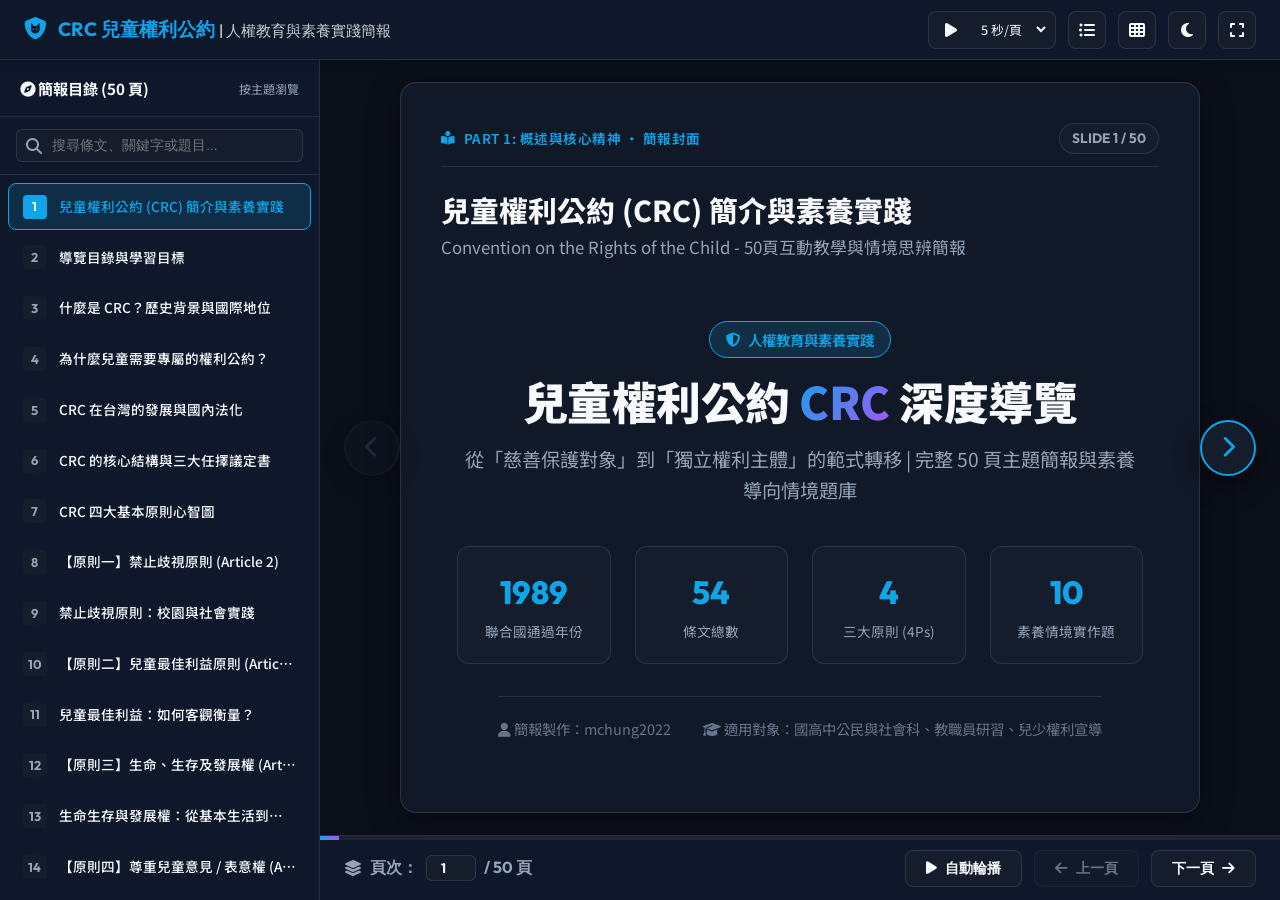
==== index.html @ c22c06b0 "Expose global window.nextSlide and window.prevSlide functions with dual event binding" ====
<!DOCTYPE html>
<html lang="zh-TW" data-theme="dark">
<head>
  <meta charset="UTF-8">
  <meta name="viewport" content="width=device-width, initial-scale=1.0">
  <title>兒童權利公約 (CRC) 簡介與素養實踐 | 50頁互動簡報系統</title>
  <meta name="description" content="完整 50 頁兒童權利公約 (CRC) 簡介與素養導向情境題庫簡報網頁，涵蓋 CRC 四大原則、4Ps 權利分類、迷思破除與 10 大素養情境解析。">
  
  <!-- FontAwesome & Google Fonts -->
  <link rel="stylesheet" href="https://cdnjs.cloudflare.com/ajax/libs/font-awesome/6.4.0/css/all.min.css">
  <link rel="stylesheet" href="styles.css">
</head>
<body>

  <!-- Top Navigation Header -->
  <header class="top-nav">
    <div class="brand">
      <i class="fa-solid fa-shield-cat"></i>
      <div>CRC 兒童權利公約 <span>| 人權教育與素養實踐簡報</span></div>
    </div>
    <div class="nav-actions">
      <!-- 自動輪播控制按鈕與速率選擇 -->
      <div class="autoplay-control-group">
        <button class="btn-icon" id="autoplayBtn" onclick="window.toggleAutoplay()" title="開啟/暫停 自動輪播 (Auto-Play)">
          <i class="fa-solid fa-play"></i>
        </button>
        <select id="autoplaySpeedSelect" class="speed-select" title="選擇輪播速度">
          <option value="3000">3 秒/頁</option>
          <option value="5000" selected>5 秒/頁</option>
          <option value="8000">8 秒/頁</option>
          <option value="10000">10 秒/頁</option>
        </select>
      </div>

      <button class="btn-icon" id="toggleSidebarBtn" title="開啟/關閉目錄側邊欄">
        <i class="fa-solid fa-list-ul"></i>
      </button>
      <button class="btn-icon" id="overviewBtn" title="簡報總覽 (Grid View)">
        <i class="fa-solid fa-table-cells"></i>
      </button>
      <button class="btn-icon" id="themeToggleBtn" title="切換明亮/暗黑模式">
        <i class="fa-solid fa-moon"></i>
      </button>
      <button class="btn-icon" id="fullscreenBtn" title="全螢幕展示">
        <i class="fa-solid fa-expand"></i>
      </button>
    </div>
  </header>

  <!-- Main Container -->
  <div class="app-container">
    
    <!-- Sidebar Slide Navigation -->
    <aside class="sidebar" id="sidebar">
      <div class="sidebar-header">
        <strong style="font-size:0.95rem; color:var(--text-main);"><i class="fa-solid fa-compass"></i> 簡報目錄 (50 頁)</strong>
        <span style="font-size:0.75rem; color:var(--text-muted);">按主題瀏覽</span>
      </div>
      <div class="search-box">
        <div class="search-input-wrapper">
          <i class="fa-solid fa-magnifying-glass"></i>
          <input type="text" class="search-input" id="searchInput" placeholder="搜尋條文、關鍵字或題目...">
        </div>
      </div>
      <div class="slide-list" id="slideList">
        <!-- JS 動態生成 50 頁目錄清單 -->
      </div>
    </aside>

    <!-- Main Slide Presentation Viewport -->
    <main class="viewport">
      <div class="slide-stage" id="slideStage">
        <!-- 簡報卡片容器 -->
        <div class="slide-card-wrapper" id="slideCardWrapper">
          <!-- JS 動態渲染目前簡報頁面 -->
        </div>

        <!-- 懸浮切換按鈕，放在卡片上方確保 z-index 不被覆蓋 -->
        <button class="stage-nav-btn stage-prev-btn" id="stagePrevBtn" onclick="window.prevSlide()" title="上一頁 (← 鍵)">
          <i class="fa-solid fa-chevron-left"></i>
        </button>
        <button class="stage-nav-btn stage-next-btn" id="stageNextBtn" onclick="window.nextSlide()" title="下一頁 (→ 鍵 / 空白鍵)">
          <i class="fa-solid fa-chevron-right"></i>
        </button>
      </div>

      <!-- Bottom Controls & Progress Bar -->
      <footer class="bottom-controls">
        <div class="progress-bar-container">
          <div class="progress-bar-fill" id="progressBarFill"></div>
        </div>

        <div class="slide-counter-wrapper">
          <i class="fa-solid fa-layer-group text-cyan"></i>
          <span>頁次：</span>
          <input type="number" class="jump-input" id="jumpInput" min="1" max="50" value="1">
          <span>/ <span id="totalSlideNum">50</span> 頁</span>
          <span class="autoplay-status-badge" id="autoplayStatusBadge"><i class="fa-solid fa-circle-play"></i> 自動輪播中</span>
        </div>

        <div class="nav-buttons">
          <button class="btn-nav" id="playPauseNavBtn" onclick="window.toggleAutoplay()">
            <i class="fa-solid fa-play"></i> 自動輪播
          </button>
          <button class="btn-nav" id="prevBtn" onclick="window.prevSlide()">
            <i class="fa-solid fa-arrow-left"></i> 上一頁
          </button>
          <button class="btn-nav" id="nextBtn" onclick="window.nextSlide()">
            下一頁 <i class="fa-solid fa-arrow-right"></i>
          </button>
        </div>
      </footer>
    </main>

  </div>

  <!-- Overview Grid Modal -->
  <div class="modal-overlay" id="overviewModal">
    <div class="modal-content">
      <div class="modal-header">
        <h3><i class="fa-solid fa-table-cells text-cyan"></i> 全 50 頁簡報縮圖總覽</h3>
        <button class="btn-icon" id="closeModalBtn"><i class="fa-solid fa-xmark"></i></button>
      </div>
      <div class="modal-grid" id="modalGrid">
        <!-- JS 動態生成網格卡片 -->
      </div>
    </div>
  </div>

  <!-- Slide Data & Main Application Scripts -->
  <script src="slides-data.js"></script>
  <script src="app.js"></script>
</body>
</html>
---- styles.css ----
/* ==========================================
   CRC 兒童權利公約 - 50頁簡報與素養教學網頁樣式
   Design System & Styling
   ========================================== */

/* 1. Google Fonts 導入 */
@import url('https://fonts.googleapis.com/css2?family=Noto+Sans+TC:wght@300;400;500;700;900&family=Outfit:wght@400;600;700;800&display=swap');

:root {
  /* Dark Mode (Default Theme) */
  --bg-main: #0b0f19;
  --bg-card: #151c2c;
  --bg-card-hover: #1e293b;
  --bg-header: #0f172a;
  --border-color: rgba(255, 255, 255, 0.1);
  --text-main: #f8fafc;
  --text-muted: #94a3b8;
  --text-dim: #64748b;

  /* Accent Colors */
  --primary-cyan: #0ea5e9;
  --primary-cyan-glow: rgba(14, 165, 233, 0.3);
  --accent-teal: #14b8a6;
  --accent-purple: #a855f7;
  --accent-amber: #f59e0b;
  --accent-red: #ef4444;
  --accent-green: #22c55e;

  /* Glassmorphism */
  --glass-bg: rgba(21, 28, 44, 0.75);
  --glass-border: rgba(255, 255, 255, 0.12);
  --glass-shadow: 0 8px 32px 0 rgba(0, 0, 0, 0.37);

  /* Fonts */
  --font-tc: 'Noto Sans TC', -apple-system, BlinkMacSystemFont, sans-serif;
  --font-en: 'Outfit', sans-serif;
  --transition: all 0.3s cubic-bezier(0.4, 0, 0.2, 1);
}

/* Light Theme Variable Overrides */
[data-theme="light"] {
  --bg-main: #f1f5f9;
  --bg-card: #ffffff;
  --bg-card-hover: #f8fafc;
  --bg-header: #ffffff;
  --border-color: #e2e8f0;
  --text-main: #0f172a;
  --text-muted: #475569;
  --text-dim: #94a3b8;

  --glass-bg: rgba(255, 255, 255, 0.85);
  --glass-border: rgba(0, 0, 0, 0.08);
  --glass-shadow: 0 8px 32px 0 rgba(0, 0, 0, 0.08);
}

/* Base Resets */
* {
  box-sizing: border-box;
  margin: 0;
  padding: 0;
}

body {
  font-family: var(--font-tc);
  background-color: var(--bg-main);
  color: var(--text-main);
  line-height: 1.6;
  overflow: hidden;
  height: 100vh;
  width: 100vw;
  display: flex;
  flex-direction: column;
}

/* 2. Top Navigation Bar */
.top-nav {
  height: 60px;
  background-color: var(--bg-header);
  border-bottom: 1px solid var(--border-color);
  display: flex;
  align-items: center;
  justify-content: space-between;
  padding: 0 1.5rem;
  z-index: 100;
  box-shadow: 0 2px 10px rgba(0,0,0,0.1);
}

.brand {
  display: flex;
  align-items: center;
  gap: 0.75rem;
  font-family: var(--font-en);
  font-weight: 700;
  font-size: 1.2rem;
  color: var(--primary-cyan);
}

.brand i {
  font-size: 1.4rem;
}

.brand span {
  color: var(--text-main);
  font-size: 0.95rem;
  font-weight: 500;
  opacity: 0.8;
}

.nav-actions {
  display: flex;
  align-items: center;
  gap: 0.75rem;
}

.autoplay-control-group {
  display: flex;
  align-items: center;
  gap: 0.35rem;
  background: var(--bg-card);
  border: 1px solid var(--border-color);
  border-radius: 8px;
  padding: 2px 6px;
}

.autoplay-control-group .btn-icon {
  border: none;
  background: transparent;
  width: 32px;
  height: 32px;
}

.speed-select {
  background: transparent;
  border: none;
  color: var(--text-main);
  font-size: 0.8rem;
  font-family: var(--font-tc);
  padding: 4px;
  cursor: pointer;
  outline: none;
}

.speed-select option {
  background: var(--bg-card);
  color: var(--text-main);
}

.btn-icon {
  background: var(--bg-card);
  border: 1px solid var(--border-color);
  color: var(--text-main);
  width: 38px;
  height: 38px;
  border-radius: 8px;
  display: flex;
  align-items: center;
  justify-content: center;
  cursor: pointer;
  transition: var(--transition);
  font-size: 1rem;
}

.btn-icon:hover {
  background: var(--primary-cyan);
  color: #fff;
  border-color: var(--primary-cyan);
  transform: translateY(-2px);
}

.btn-icon.active {
  background: var(--accent-amber) !important;
  color: #fff !important;
  border-color: var(--accent-amber) !important;
  box-shadow: 0 0 10px rgba(245, 158, 11, 0.4);
}

/* 3. Main Layout Window */
.app-container {
  flex: 1;
  display: flex;
  position: relative;
  overflow: hidden;
}

/* Sidebar Navigation */
.sidebar {
  width: 320px;
  background-color: var(--bg-header);
  border-right: 1px solid var(--border-color);
  display: flex;
  flex-direction: column;
  transition: var(--transition);
  z-index: 90;
}

.sidebar.collapsed {
  margin-left: -320px;
}

.sidebar-header {
  padding: 1rem 1.25rem;
  border-bottom: 1px solid var(--border-color);
  display: flex;
  align-items: center;
  justify-content: space-between;
}

.search-box {
  padding: 0.75rem 1rem;
  border-bottom: 1px solid var(--border-color);
}

.search-input-wrapper {
  position: relative;
  display: flex;
  align-items: center;
}

.search-input-wrapper i {
  position: absolute;
  left: 10px;
  color: var(--text-muted);
}

.search-input {
  width: 100%;
  padding: 0.5rem 0.5rem 0.5rem 2.2rem;
  background: var(--bg-card);
  border: 1px solid var(--border-color);
  border-radius: 6px;
  color: var(--text-main);
  font-size: 0.85rem;
}

.search-input:focus {
  outline: none;
  border-color: var(--primary-cyan);
}

.slide-list {
  flex: 1;
  overflow-y: auto;
  padding: 0.5rem;
}

.slide-item {
  display: flex;
  align-items: center;
  gap: 0.75rem;
  padding: 0.65rem 0.85rem;
  border-radius: 8px;
  cursor: pointer;
  transition: var(--transition);
  margin-bottom: 4px;
  border: 1px solid transparent;
}

.slide-item:hover {
  background: var(--bg-card-hover);
}

.slide-item.active {
  background: rgba(14, 165, 233, 0.15);
  border-color: var(--primary-cyan);
  color: var(--primary-cyan);
}

.slide-item-num {
  font-family: var(--font-en);
  font-weight: 700;
  font-size: 0.8rem;
  min-width: 24px;
  height: 24px;
  background: var(--bg-card);
  border-radius: 4px;
  display: flex;
  align-items: center;
  justify-content: center;
  color: var(--text-muted);
}

.slide-item.active .slide-item-num {
  background: var(--primary-cyan);
  color: #fff;
}

.slide-item-title {
  font-size: 0.85rem;
  font-weight: 500;
  white-space: nowrap;
  overflow: hidden;
  text-overflow: ellipsis;
  flex: 1;
}

.slide-item-badge {
  font-size: 0.7rem;
  padding: 2px 6px;
  border-radius: 4px;
  background: rgba(255,255,255,0.08);
  color: var(--text-muted);
}

/* 4. Presentation Stage Viewport */
.viewport {
  flex: 1;
  display: flex;
  flex-direction: column;
  background-color: var(--bg-main);
  position: relative;
  overflow: hidden;
}

.slide-stage {
  flex: 1;
  padding: 2rem 5rem;
  display: flex;
  align-items: center;
  justify-content: center;
  overflow-y: auto;
  position: relative;
}

/* Floating Stage Nav Buttons */
.stage-nav-btn {
  position: absolute;
  top: 50%;
  transform: translateY(-50%);
  width: 56px;
  height: 56px;
  border-radius: 50%;
  background: var(--bg-card);
  border: 2px solid var(--primary-cyan);
  color: var(--primary-cyan);
  font-size: 1.4rem;
  display: flex;
  align-items: center;
  justify-content: center;
  cursor: pointer;
  z-index: 250;
  transition: var(--transition);
  box-shadow: 0 8px 25px rgba(0,0,0,0.5);
}

.stage-prev-btn {
  left: 1.5rem;
}

.stage-next-btn {
  right: 1.5rem;
}

.stage-nav-btn:hover:not(:disabled) {
  background: var(--primary-cyan);
  color: #fff;
  border-color: var(--primary-cyan);
  transform: translateY(-50%) scale(1.15);
  box-shadow: 0 0 30px var(--primary-cyan-glow);
}

.stage-nav-btn:disabled {
  opacity: 0.25;
  cursor: not-allowed;
  border-color: var(--border-color);
  color: var(--text-dim);
}

.slide-card-wrapper {
  width: 100%;
  max-width: 1100px;
  min-height: 560px;
  background: var(--glass-bg);
  backdrop-filter: blur(16px);
  -webkit-backdrop-filter: blur(16px);
  border: 1px solid var(--glass-border);
  border-radius: 16px;
  box-shadow: var(--glass-shadow);
  padding: 2.5rem;
  display: flex;
  flex-direction: column;
  position: relative;
  z-index: 10;
}

.slide-card-wrapper.slide-anim {
  animation: slideFadeIn 0.35s cubic-bezier(0.16, 1, 0.3, 1);
}

@keyframes slideFadeIn {
  0% {
    opacity: 0;
    transform: scale(0.98) translateY(8px);
  }
  100% {
    opacity: 1;
    transform: scale(1) translateY(0);
  }
}

/* Slide Card Elements */
.slide-header-bar {
  display: flex;
  align-items: center;
  justify-content: space-between;
  margin-bottom: 1.5rem;
  padding-bottom: 0.75rem;
  border-bottom: 1px solid var(--border-color);
}

.category-tag {
  display: flex;
  align-items: center;
  gap: 0.5rem;
  font-size: 0.85rem;
  font-weight: 600;
  color: var(--primary-cyan);
  text-transform: uppercase;
  letter-spacing: 0.5px;
}

.slide-index-pill {
  font-family: var(--font-en);
  font-size: 0.85rem;
  font-weight: 700;
  padding: 4px 12px;
  background: var(--bg-card);
  border-radius: 20px;
  border: 1px solid var(--border-color);
  color: var(--text-muted);
}

.slide-main-title {
  font-size: 1.8rem;
  font-weight: 800;
  margin-bottom: 0.35rem;
  color: var(--text-main);
  line-height: 1.3;
}

.slide-subtitle {
  font-size: 1.05rem;
  color: var(--text-muted);
  margin-bottom: 1.75rem;
  font-weight: 400;
}

.slide-body {
  flex: 1;
  display: flex;
  flex-direction: column;
  justify-content: center;
}

/* 5. Rich Component Typography & Grids inside slides */
.grid-2col {
  display: grid;
  grid-template-columns: 1fr 1fr;
  gap: 1.5rem;
}

.grid-3col {
  display: grid;
  grid-template-columns: repeat(3, 1fr);
  gap: 1.25rem;
}

.info-card {
  background: var(--bg-card);
  border: 1px solid var(--border-color);
  border-radius: 12px;
  padding: 1.25rem 1.5rem;
  transition: var(--transition);
}

.info-card:hover {
  border-color: rgba(14, 165, 233, 0.4);
  transform: translateY(-2px);
}

.info-card h3 {
  font-size: 1.1rem;
  font-weight: 700;
  margin-bottom: 0.75rem;
  color: var(--text-main);
  display: flex;
  align-items: center;
  gap: 0.5rem;
}

.styled-list {
  list-style: none;
}

.styled-list li {
  position: relative;
  padding-left: 1.25rem;
  margin-bottom: 0.6rem;
  font-size: 0.95rem;
  color: var(--text-muted);
}

.styled-list li::before {
  content: "•";
  position: absolute;
  left: 0;
  color: var(--primary-cyan);
  font-weight: bold;
  font-size: 1.2rem;
}

.styled-list li strong {
  color: var(--text-main);
}

.badge {
  display: inline-block;
  padding: 3px 8px;
  font-size: 0.75rem;
  border-radius: 4px;
  background: rgba(14, 165, 233, 0.15);
  color: var(--primary-cyan);
  font-weight: 600;
  margin-bottom: 0.5rem;
}

/* Covers & Summaries */
.cover-hero {
  text-align: center;
  padding: 2rem 1rem;
  display: flex;
  flex-direction: column;
  align-items: center;
  justify-content: center;
}

.badge-pill {
  padding: 6px 16px;
  border-radius: 30px;
  background: rgba(14, 165, 233, 0.15);
  border: 1px solid var(--primary-cyan);
  color: var(--primary-cyan);
  font-weight: 600;
  font-size: 0.9rem;
  margin-bottom: 1rem;
  display: inline-flex;
  align-items: center;
  gap: 0.5rem;
}

.cover-title {
  font-size: 2.8rem;
  font-weight: 900;
  letter-spacing: -0.5px;
  margin-bottom: 1rem;
  line-height: 1.2;
}

.cover-title .highlight {
  background: linear-gradient(135deg, var(--primary-cyan), var(--accent-purple));
  -webkit-background-clip: text;
  -webkit-text-fill-color: transparent;
}

.cover-description {
  font-size: 1.2rem;
  color: var(--text-muted);
  max-width: 750px;
  margin-bottom: 2.5rem;
}

.cover-stats {
  display: grid;
  grid-template-columns: repeat(4, 1fr);
  gap: 1.5rem;
  width: 100%;
  max-width: 850px;
  margin-bottom: 2rem;
}

.stat-card {
  background: var(--bg-card);
  border: 1px solid var(--border-color);
  padding: 1.25rem;
  border-radius: 12px;
  text-align: center;
}

.stat-num {
  font-family: var(--font-en);
  font-size: 2rem;
  font-weight: 800;
  color: var(--primary-cyan);
  display: block;
}

.stat-label {
  font-size: 0.85rem;
  color: var(--text-muted);
}

.cover-footer {
  display: flex;
  gap: 2rem;
  font-size: 0.9rem;
  color: var(--text-dim);
  border-top: 1px solid var(--border-color);
  padding-top: 1.25rem;
}

/* Feature Cards & Principles */
.feature-card {
  display: flex;
  align-items: flex-start;
  gap: 1rem;
  padding: 0.85rem;
  background: var(--bg-card);
  border: 1px solid var(--border-color);
  border-radius: 8px;
  margin-bottom: 0.75rem;
}

.feature-card i {
  font-size: 1.5rem;
  margin-top: 2px;
}

.principles-grid {
  display: grid;
  grid-template-columns: repeat(4, 1fr);
  gap: 1rem;
}

.p-card {
  background: var(--bg-card);
  border-radius: 12px;
  padding: 1.25rem;
  border: 2px solid transparent;
  text-align: center;
  transition: var(--transition);
}

.p-card:hover {
  transform: translateY(-4px);
}

.border-blue { border-color: rgba(14, 165, 233, 0.4); }
.border-green { border-color: rgba(34, 197, 94, 0.4); }
.border-purple { border-color: rgba(168, 85, 247, 0.4); }
.border-amber { border-color: rgba(245, 158, 11, 0.4); }

.p-article {
  display: inline-block;
  font-size: 0.75rem;
  font-weight: bold;
  padding: 2px 8px;
  background: rgba(255,255,255,0.1);
  border-radius: 10px;
  margin: 0.5rem 0;
}

/* Comparison View */
.comparison-table {
  display: grid;
  grid-template-columns: 1fr 40px 1fr;
  align-items: center;
  gap: 1rem;
}

.comp-col {
  background: var(--bg-card);
  border: 1px solid var(--border-color);
  border-radius: 12px;
  padding: 1.5rem;
}

.comp-col.old-view {
  border-left: 4px solid var(--accent-red);
}

.comp-col.new-view {
  border-left: 4px solid var(--accent-green);
}

.comp-header {
  font-size: 1.1rem;
  font-weight: 700;
  margin-bottom: 1rem;
}

.comp-vs {
  font-family: var(--font-en);
  font-weight: 900;
  color: var(--text-dim);
  text-align: center;
}

/* Alert Boxes */
.alert-box {
  padding: 0.85rem 1rem;
  border-radius: 8px;
  display: flex;
  align-items: flex-start;
  gap: 0.75rem;
  font-size: 0.9rem;
  margin-top: 0.75rem;
}

.alert-warning { background: rgba(245, 158, 11, 0.15); color: #fcd34d; border: 1px solid rgba(245, 158, 11, 0.3); }
.alert-info { background: rgba(14, 165, 233, 0.15); color: #7dd3fc; border: 1px solid rgba(14, 165, 233, 0.3); }
.alert-success { background: rgba(34, 197, 94, 0.15); color: #86efac; border: 1px solid rgba(34, 197, 94, 0.3); }
.alert-danger { background: rgba(239, 68, 68, 0.15); color: #fca5a5; border: 1px solid rgba(239, 68, 68, 0.3); }

/* Timeline */
.timeline {
  display: flex;
  flex-direction: column;
  gap: 1rem;
  position: relative;
  padding-left: 1.5rem;
  border-left: 2px solid var(--border-color);
}

.tl-item {
  position: relative;
}

.tl-item::before {
  content: "";
  position: absolute;
  left: -1.85rem;
  top: 4px;
  width: 10px;
  height: 10px;
  border-radius: 50%;
  background: var(--text-dim);
}

.tl-item.active::before {
  background: var(--primary-cyan);
  box-shadow: 0 0 10px var(--primary-cyan);
}

.tl-date {
  font-weight: bold;
  font-size: 0.85rem;
  color: var(--primary-cyan);
}

/* Ladder of participation */
.ladder-container {
  display: flex;
  flex-direction: column;
  gap: 0.5rem;
}

.ladder-step {
  padding: 0.75rem 1rem;
  background: var(--bg-card);
  border: 1px solid var(--border-color);
  border-radius: 8px;
  font-size: 0.9rem;
}

.step-5 { border-left: 4px solid var(--accent-teal); }
.step-4 { border-left: 4px solid var(--primary-cyan); }
.step-3 { border-left: 4px solid var(--accent-purple); }
.warning-step { border-left: 4px solid var(--accent-amber); opacity: 0.8; }
.danger-step { border-left: 4px solid var(--accent-red); opacity: 0.7; }

/* 6. Quiz Component Styling */
.quiz-container {
  display: flex;
  flex-direction: column;
  gap: 1.25rem;
}

.quiz-scenario {
  background: var(--bg-card);
  border: 1px solid var(--border-color);
  border-left: 4px solid var(--primary-cyan);
  border-radius: 10px;
  padding: 1.25rem;
  font-size: 0.98rem;
  line-height: 1.7;
}

.quiz-question {
  font-size: 1.1rem;
  font-weight: 700;
  color: var(--text-main);
}

.quiz-options {
  display: flex;
  flex-direction: column;
  gap: 0.75rem;
}

.quiz-option-btn {
  background: var(--bg-card);
  border: 1px solid var(--border-color);
  border-radius: 10px;
  padding: 0.85rem 1.25rem;
  text-align: left;
  color: var(--text-main);
  font-size: 0.95rem;
  cursor: pointer;
  transition: var(--transition);
  display: flex;
  align-items: center;
  justify-content: space-between;
}

.quiz-option-btn:hover:not(.disabled) {
  border-color: var(--primary-cyan);
  background: var(--bg-card-hover);
  transform: translateX(4px);
}

.quiz-option-btn.selected-correct {
  background: rgba(34, 197, 94, 0.2) !important;
  border-color: var(--accent-green) !important;
  color: #86efac !important;
  font-weight: 600;
}

.quiz-option-btn.selected-incorrect {
  background: rgba(239, 68, 68, 0.2) !important;
  border-color: var(--accent-red) !important;
  color: #fca5a5 !important;
}

.quiz-explanation-box {
  background: rgba(14, 165, 233, 0.1);
  border: 1px solid var(--primary-cyan);
  border-radius: 10px;
  padding: 1.25rem;
  font-size: 0.95rem;
  line-height: 1.7;
  animation: fadeIn 0.3s ease;
}

@keyframes fadeIn {
  from { opacity: 0; transform: translateY(5px); }
  to { opacity: 1; transform: translateY(0); }
}

/* 7. Bottom Navigation Controls & Progress Bar */
.bottom-controls {
  height: 65px;
  background-color: var(--bg-header);
  border-top: 1px solid var(--border-color);
  display: flex;
  align-items: center;
  justify-content: space-between;
  padding: 0 1.5rem;
  position: relative;
  z-index: 100;
}

.progress-bar-container {
  position: absolute;
  top: 0;
  left: 0;
  width: 100%;
  height: 4px;
  background: rgba(255,255,255,0.05);
}

.progress-bar-fill {
  height: 100%;
  width: 2%;
  background: linear-gradient(90deg, var(--primary-cyan), var(--accent-purple));
  transition: width 0.3s ease;
}

.nav-buttons {
  display: flex;
  align-items: center;
  gap: 0.75rem;
}

.btn-nav {
  background: var(--bg-card);
  border: 1px solid var(--border-color);
  color: var(--text-main);
  padding: 0.5rem 1.25rem;
  border-radius: 8px;
  font-size: 0.9rem;
  font-weight: 600;
  cursor: pointer;
  display: flex;
  align-items: center;
  gap: 0.5rem;
  transition: var(--transition);
}

.btn-nav:hover:not(:disabled) {
  background: var(--primary-cyan);
  color: #fff;
  border-color: var(--primary-cyan);
}

.btn-nav.active {
  background: var(--accent-amber);
  color: #fff;
  border-color: var(--accent-amber);
}

.btn-nav:disabled {
  opacity: 0.4;
  cursor: not-allowed;
}

.slide-counter-wrapper {
  display: flex;
  align-items: center;
  gap: 0.5rem;
  font-family: var(--font-en);
  font-weight: 700;
  color: var(--text-muted);
}

.autoplay-status-badge {
  display: none;
  font-size: 0.75rem;
  font-weight: 600;
  color: var(--accent-amber);
  background: rgba(245, 158, 11, 0.15);
  border: 1px solid rgba(245, 158, 11, 0.4);
  padding: 2px 8px;
  border-radius: 12px;
  margin-left: 0.5rem;
  animation: pulse 1.5s infinite;
}

.autoplay-status-badge.active {
  display: inline-flex;
  align-items: center;
  gap: 4px;
}

@keyframes pulse {
  0% { opacity: 0.6; }
  50% { opacity: 1; }
  100% { opacity: 0.6; }
}

.jump-input {
  width: 50px;
  text-align: center;
  padding: 4px;
  background: var(--bg-card);
  border: 1px solid var(--border-color);
  border-radius: 6px;
  color: var(--text-main);
  font-family: var(--font-en);
  font-weight: 700;
}

/* 8. Overview Modal Grid */
.modal-overlay {
  position: fixed;
  top: 0;
  left: 0;
  width: 100vw;
  height: 100vh;
  background: rgba(0, 0, 0, 0.85);
  backdrop-filter: blur(8px);
  z-index: 1000;
  display: flex;
  align-items: center;
  justify-content: center;
  opacity: 0;
  pointer-events: none;
  transition: opacity 0.3s ease;
}

.modal-overlay.active {
  opacity: 1;
  pointer-events: auto;
}

.modal-content {
  width: 90%;
  max-width: 1200px;
  height: 85vh;
  background: var(--bg-header);
  border: 1px solid var(--border-color);
  border-radius: 16px;
  display: flex;
  flex-direction: column;
  padding: 1.5rem;
  box-shadow: 0 20px 50px rgba(0,0,0,0.5);
}

.modal-header {
  display: flex;
  align-items: center;
  justify-content: space-between;
  padding-bottom: 1rem;
  border-bottom: 1px solid var(--border-color);
  margin-bottom: 1rem;
}

.modal-grid {
  flex: 1;
  overflow-y: auto;
  display: grid;
  grid-template-columns: repeat(auto-fill, minmax(180px, 1fr));
  gap: 1rem;
  padding-right: 0.5rem;
}

.grid-thumb-card {
  background: var(--bg-card);
  border: 1px solid var(--border-color);
  border-radius: 10px;
  padding: 0.85rem;
  cursor: pointer;
  transition: var(--transition);
  display: flex;
  flex-direction: column;
  justify-content: space-between;
  min-height: 110px;
}

.grid-thumb-card:hover {
  border-color: var(--primary-cyan);
  transform: translateY(-4px);
}

.grid-thumb-card.active {
  border-color: var(--primary-cyan);
  box-shadow: 0 0 15px var(--primary-cyan-glow);
}

.thumb-num {
  font-family: var(--font-en);
  font-weight: 800;
  font-size: 0.85rem;
  color: var(--primary-cyan);
}

.thumb-title {
  font-size: 0.8rem;
  font-weight: 600;
  color: var(--text-main);
  margin-top: 0.25rem;
  line-clamp: 2;
  display: -webkit-box;
  -webkit-line-clamp: 2;
  -webkit-box-orient: vertical;
  overflow: hidden;
}

/* Responsive Styles */
@media (max-width: 900px) {
  .sidebar {
    position: absolute;
    left: 0;
    top: 0;
    bottom: 0;
    box-shadow: 10px 0 30px rgba(0,0,0,0.5);
  }

  .slide-stage {
    padding: 1.5rem;
  }

  .stage-nav-btn {
    width: 44px;
    height: 44px;
    font-size: 1.1rem;
  }

  .stage-prev-btn { left: 0.5rem; }
  .stage-next-btn { right: 0.5rem; }

  .grid-2col, .grid-3col, .cover-stats, .principles-grid {
    grid-template-columns: 1fr;
  }

  .comparison-table {
    grid-template-columns: 1fr;
  }

  .comp-vs {
    margin: 0.5rem 0;
  }

  .slide-card-wrapper {
    padding: 1.5rem;
  }

  .cover-title {
    font-size: 2rem;
  }
}
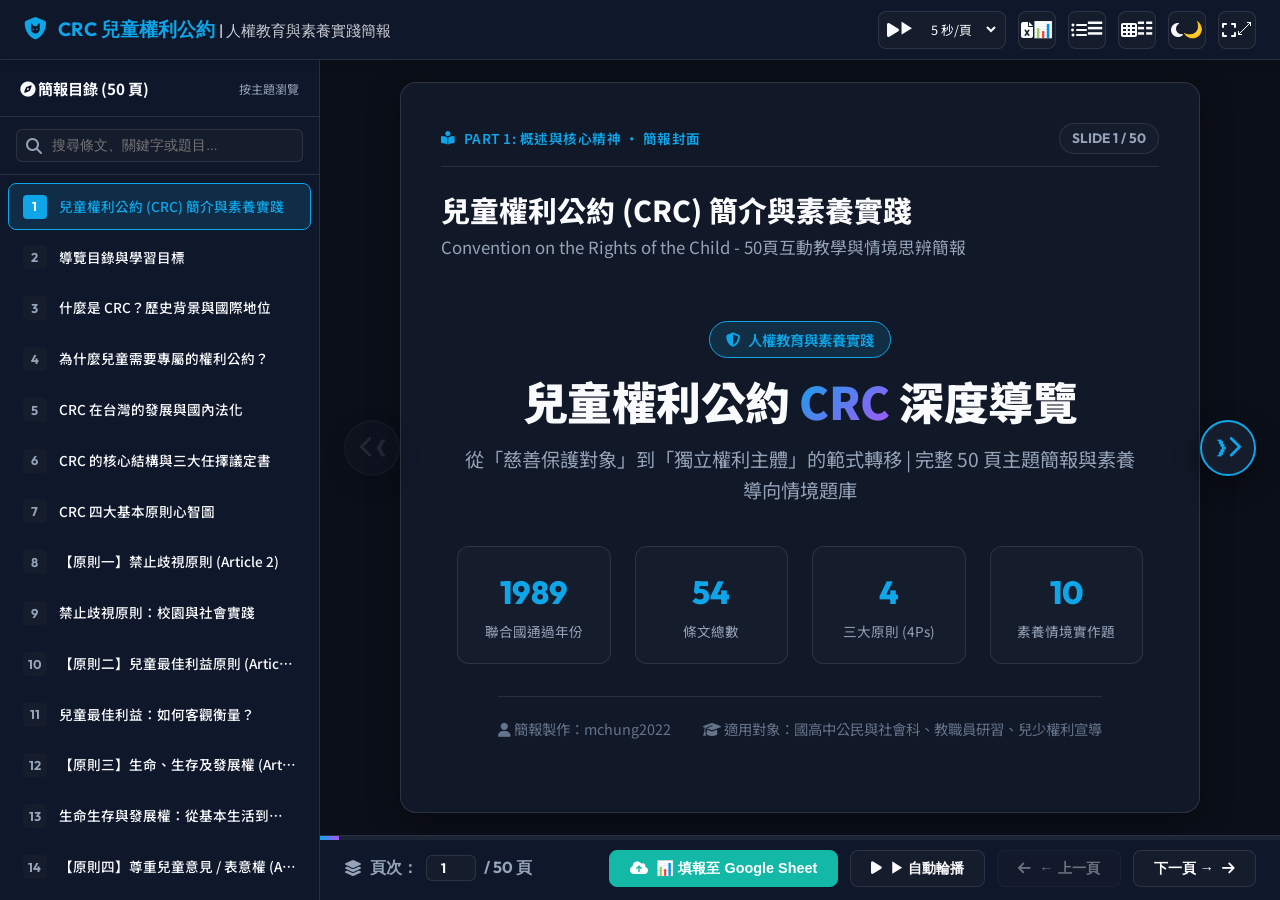
==== commit 2b124493: "Add Google Sheets form integration, Apps Script receiver script, and submission modal" ====
--- a/index.html
+++ b/index.html
@@ -8,7 +8,1108 @@
   
   <!-- FontAwesome & Google Fonts -->
   <link rel="stylesheet" href="https://cdnjs.cloudflare.com/ajax/libs/font-awesome/6.4.0/css/all.min.css">
-  <link rel="stylesheet" href="styles.css">
+  <style>
+/* ==========================================
+   CRC 兒童權利公約 - 50頁簡報與素養教學網頁樣式
+   Design System & Styling
+   ========================================== */
+
+/* 1. Google Fonts 導入 */
+@import url('https://fonts.googleapis.com/css2?family=Noto+Sans+TC:wght@300;400;500;700;900&family=Outfit:wght@400;600;700;800&display=swap');
+
+:root {
+  /* Dark Mode (Default Theme) */
+  --bg-main: #0b0f19;
+  --bg-card: #151c2c;
+  --bg-card-hover: #1e293b;
+  --bg-header: #0f172a;
+  --border-color: rgba(255, 255, 255, 0.1);
+  --text-main: #f8fafc;
+  --text-muted: #94a3b8;
+  --text-dim: #64748b;
+
+  /* Accent Colors */
+  --primary-cyan: #0ea5e9;
+  --primary-cyan-glow: rgba(14, 165, 233, 0.3);
+  --accent-teal: #14b8a6;
+  --accent-purple: #a855f7;
+  --accent-amber: #f59e0b;
+  --accent-red: #ef4444;
+  --accent-green: #22c55e;
+
+  /* Glassmorphism */
+  --glass-bg: rgba(21, 28, 44, 0.75);
+  --glass-border: rgba(255, 255, 255, 0.12);
+  --glass-shadow: 0 8px 32px 0 rgba(0, 0, 0, 0.37);
+
+  /* Fonts */
+  --font-tc: 'Noto Sans TC', -apple-system, BlinkMacSystemFont, sans-serif;
+  --font-en: 'Outfit', sans-serif;
+  --transition: all 0.3s cubic-bezier(0.4, 0, 0.2, 1);
+}
+
+/* Light Theme Variable Overrides */
+[data-theme="light"] {
+  --bg-main: #f1f5f9;
+  --bg-card: #ffffff;
+  --bg-card-hover: #f8fafc;
+  --bg-header: #ffffff;
+  --border-color: #e2e8f0;
+  --text-main: #0f172a;
+  --text-muted: #475569;
+  --text-dim: #94a3b8;
+
+  --glass-bg: rgba(255, 255, 255, 0.85);
+  --glass-border: rgba(0, 0, 0, 0.08);
+  --glass-shadow: 0 8px 32px 0 rgba(0, 0, 0, 0.08);
+}
+
+/* Base Resets */
+* {
+  box-sizing: border-box;
+  margin: 0;
+  padding: 0;
+}
+
+body {
+  font-family: var(--font-tc);
+  background-color: var(--bg-main);
+  color: var(--text-main);
+  line-height: 1.6;
+  overflow: hidden;
+  height: 100vh;
+  width: 100vw;
+  display: flex;
+  flex-direction: column;
+}
+
+/* 2. Top Navigation Bar */
+.top-nav {
+  height: 60px;
+  background-color: var(--bg-header);
+  border-bottom: 1px solid var(--border-color);
+  display: flex;
+  align-items: center;
+  justify-content: space-between;
+  padding: 0 1.5rem;
+  z-index: 100;
+  box-shadow: 0 2px 10px rgba(0,0,0,0.1);
+}
+
+.brand {
+  display: flex;
+  align-items: center;
+  gap: 0.75rem;
+  font-family: var(--font-en);
+  font-weight: 700;
+  font-size: 1.2rem;
+  color: var(--primary-cyan);
+}
+
+.brand i {
+  font-size: 1.4rem;
+}
+
+.brand span {
+  color: var(--text-main);
+  font-size: 0.95rem;
+  font-weight: 500;
+  opacity: 0.8;
+}
+
+.nav-actions {
+  display: flex;
+  align-items: center;
+  gap: 0.75rem;
+}
+
+.autoplay-control-group {
+  display: flex;
+  align-items: center;
+  gap: 0.35rem;
+  background: var(--bg-card);
+  border: 1px solid var(--border-color);
+  border-radius: 8px;
+  padding: 2px 6px;
+}
+
+.autoplay-control-group .btn-icon {
+  border: none;
+  background: transparent;
+  width: 32px;
+  height: 32px;
+}
+
+.speed-select {
+  background: transparent;
+  border: none;
+  color: var(--text-main);
+  font-size: 0.8rem;
+  font-family: var(--font-tc);
+  padding: 4px;
+  cursor: pointer;
+  outline: none;
+}
+
+.speed-select option {
+  background: var(--bg-card);
+  color: var(--text-main);
+}
+
+.btn-icon {
+  background: var(--bg-card);
+  border: 1px solid var(--border-color);
+  color: var(--text-main);
+  width: 38px;
+  height: 38px;
+  border-radius: 8px;
+  display: flex;
+  align-items: center;
+  justify-content: center;
+  cursor: pointer;
+  transition: var(--transition);
+  font-size: 1rem;
+}
+
+.btn-icon:hover {
+  background: var(--primary-cyan);
+  color: #fff;
+  border-color: var(--primary-cyan);
+  transform: translateY(-2px);
+}
+
+.btn-icon.active {
+  background: var(--accent-amber) !important;
+  color: #fff !important;
+  border-color: var(--accent-amber) !important;
+  box-shadow: 0 0 10px rgba(245, 158, 11, 0.4);
+}
+
+/* 3. Main Layout Window */
+.app-container {
+  flex: 1;
+  display: flex;
+  position: relative;
+  overflow: hidden;
+}
+
+/* Sidebar Navigation */
+.sidebar {
+  width: 320px;
+  background-color: var(--bg-header);
+  border-right: 1px solid var(--border-color);
+  display: flex;
+  flex-direction: column;
+  transition: var(--transition);
+  z-index: 90;
+}
+
+.sidebar.collapsed {
+  margin-left: -320px;
+}
+
+.sidebar-header {
+  padding: 1rem 1.25rem;
+  border-bottom: 1px solid var(--border-color);
+  display: flex;
+  align-items: center;
+  justify-content: space-between;
+}
+
+.search-box {
+  padding: 0.75rem 1rem;
+  border-bottom: 1px solid var(--border-color);
+}
+
+.search-input-wrapper {
+  position: relative;
+  display: flex;
+  align-items: center;
+}
+
+.search-input-wrapper i {
+  position: absolute;
+  left: 10px;
+  color: var(--text-muted);
+}
+
+.search-input {
+  width: 100%;
+  padding: 0.5rem 0.5rem 0.5rem 2.2rem;
+  background: var(--bg-card);
+  border: 1px solid var(--border-color);
+  border-radius: 6px;
+  color: var(--text-main);
+  font-size: 0.85rem;
+}
+
+.search-input:focus {
+  outline: none;
+  border-color: var(--primary-cyan);
+}
+
+.slide-list {
+  flex: 1;
+  overflow-y: auto;
+  padding: 0.5rem;
+}
+
+.slide-item {
+  display: flex;
+  align-items: center;
+  gap: 0.75rem;
+  padding: 0.65rem 0.85rem;
+  border-radius: 8px;
+  cursor: pointer;
+  transition: var(--transition);
+  margin-bottom: 4px;
+  border: 1px solid transparent;
+}
+
+.slide-item:hover {
+  background: var(--bg-card-hover);
+}
+
+.slide-item.active {
+  background: rgba(14, 165, 233, 0.15);
+  border-color: var(--primary-cyan);
+  color: var(--primary-cyan);
+}
+
+.slide-item-num {
+  font-family: var(--font-en);
+  font-weight: 700;
+  font-size: 0.8rem;
+  min-width: 24px;
+  height: 24px;
+  background: var(--bg-card);
+  border-radius: 4px;
+  display: flex;
+  align-items: center;
+  justify-content: center;
+  color: var(--text-muted);
+}
+
+.slide-item.active .slide-item-num {
+  background: var(--primary-cyan);
+  color: #fff;
+}
+
+.slide-item-title {
+  font-size: 0.85rem;
+  font-weight: 500;
+  white-space: nowrap;
+  overflow: hidden;
+  text-overflow: ellipsis;
+  flex: 1;
+}
+
+.slide-item-badge {
+  font-size: 0.7rem;
+  padding: 2px 6px;
+  border-radius: 4px;
+  background: rgba(255,255,255,0.08);
+  color: var(--text-muted);
+}
+
+/* 4. Presentation Stage Viewport */
+.viewport {
+  flex: 1;
+  display: flex;
+  flex-direction: column;
+  background-color: var(--bg-main);
+  position: relative;
+  overflow: hidden;
+}
+
+.slide-stage {
+  flex: 1;
+  padding: 2rem 5rem;
+  display: flex;
+  align-items: center;
+  justify-content: center;
+  overflow-y: auto;
+  position: relative;
+}
+
+/* Floating Stage Nav Buttons */
+.stage-nav-btn {
+  position: absolute;
+  top: 50%;
+  transform: translateY(-50%);
+  width: 56px;
+  height: 56px;
+  border-radius: 50%;
+  background: var(--bg-card);
+  border: 2px solid var(--primary-cyan);
+  color: var(--primary-cyan);
+  font-size: 1.4rem;
+  display: flex;
+  align-items: center;
+  justify-content: center;
+  cursor: pointer;
+  z-index: 250;
+  transition: var(--transition);
+  box-shadow: 0 8px 25px rgba(0,0,0,0.5);
+}
+
+.stage-prev-btn {
+  left: 1.5rem;
+}
+
+.stage-next-btn {
+  right: 1.5rem;
+}
+
+.stage-nav-btn:hover:not(:disabled) {
+  background: var(--primary-cyan);
+  color: #fff;
+  border-color: var(--primary-cyan);
+  transform: translateY(-50%) scale(1.15);
+  box-shadow: 0 0 30px var(--primary-cyan-glow);
+}
+
+.stage-nav-btn:disabled {
+  opacity: 0.25;
+  cursor: not-allowed;
+  border-color: var(--border-color);
+  color: var(--text-dim);
+}
+
+.slide-card-wrapper {
+  width: 100%;
+  max-width: 1100px;
+  min-height: 560px;
+  background: var(--glass-bg);
+  backdrop-filter: blur(16px);
+  -webkit-backdrop-filter: blur(16px);
+  border: 1px solid var(--glass-border);
+  border-radius: 16px;
+  box-shadow: var(--glass-shadow);
+  padding: 2.5rem;
+  display: flex;
+  flex-direction: column;
+  position: relative;
+  z-index: 10;
+}
+
+.slide-card-wrapper.slide-anim {
+  animation: slideFadeIn 0.35s cubic-bezier(0.16, 1, 0.3, 1);
+}
+
+@keyframes slideFadeIn {
+  0% {
+    opacity: 0;
+    transform: scale(0.98) translateY(8px);
+  }
+  100% {
+    opacity: 1;
+    transform: scale(1) translateY(0);
+  }
+}
+
+/* Slide Card Elements */
+.slide-header-bar {
+  display: flex;
+  align-items: center;
+  justify-content: space-between;
+  margin-bottom: 1.5rem;
+  padding-bottom: 0.75rem;
+  border-bottom: 1px solid var(--border-color);
+}
+
+.category-tag {
+  display: flex;
+  align-items: center;
+  gap: 0.5rem;
+  font-size: 0.85rem;
+  font-weight: 600;
+  color: var(--primary-cyan);
+  text-transform: uppercase;
+  letter-spacing: 0.5px;
+}
+
+.slide-index-pill {
+  font-family: var(--font-en);
+  font-size: 0.85rem;
+  font-weight: 700;
+  padding: 4px 12px;
+  background: var(--bg-card);
+  border-radius: 20px;
+  border: 1px solid var(--border-color);
+  color: var(--text-muted);
+}
+
+.slide-main-title {
+  font-size: 1.8rem;
+  font-weight: 800;
+  margin-bottom: 0.35rem;
+  color: var(--text-main);
+  line-height: 1.3;
+}
+
+.slide-subtitle {
+  font-size: 1.05rem;
+  color: var(--text-muted);
+  margin-bottom: 1.75rem;
+  font-weight: 400;
+}
+
+.slide-body {
+  flex: 1;
+  display: flex;
+  flex-direction: column;
+  justify-content: center;
+}
+
+/* 5. Rich Component Typography & Grids inside slides */
+.grid-2col {
+  display: grid;
+  grid-template-columns: 1fr 1fr;
+  gap: 1.5rem;
+}
+
+.grid-3col {
+  display: grid;
+  grid-template-columns: repeat(3, 1fr);
+  gap: 1.25rem;
+}
+
+.info-card {
+  background: var(--bg-card);
+  border: 1px solid var(--border-color);
+  border-radius: 12px;
+  padding: 1.25rem 1.5rem;
+  transition: var(--transition);
+}
+
+.info-card:hover {
+  border-color: rgba(14, 165, 233, 0.4);
+  transform: translateY(-2px);
+}
+
+.info-card h3 {
+  font-size: 1.1rem;
+  font-weight: 700;
+  margin-bottom: 0.75rem;
+  color: var(--text-main);
+  display: flex;
+  align-items: center;
+  gap: 0.5rem;
+}
+
+.styled-list {
+  list-style: none;
+}
+
+.styled-list li {
+  position: relative;
+  padding-left: 1.25rem;
+  margin-bottom: 0.6rem;
+  font-size: 0.95rem;
+  color: var(--text-muted);
+}
+
+.styled-list li::before {
+  content: "•";
+  position: absolute;
+  left: 0;
+  color: var(--primary-cyan);
+  font-weight: bold;
+  font-size: 1.2rem;
+}
+
+.styled-list li strong {
+  color: var(--text-main);
+}
+
+.badge {
+  display: inline-block;
+  padding: 3px 8px;
+  font-size: 0.75rem;
+  border-radius: 4px;
+  background: rgba(14, 165, 233, 0.15);
+  color: var(--primary-cyan);
+  font-weight: 600;
+  margin-bottom: 0.5rem;
+}
+
+/* Covers & Summaries */
+.cover-hero {
+  text-align: center;
+  padding: 2rem 1rem;
+  display: flex;
+  flex-direction: column;
+  align-items: center;
+  justify-content: center;
+}
+
+.badge-pill {
+  padding: 6px 16px;
+  border-radius: 30px;
+  background: rgba(14, 165, 233, 0.15);
+  border: 1px solid var(--primary-cyan);
+  color: var(--primary-cyan);
+  font-weight: 600;
+  font-size: 0.9rem;
+  margin-bottom: 1rem;
+  display: inline-flex;
+  align-items: center;
+  gap: 0.5rem;
+}
+
+.cover-title {
+  font-size: 2.8rem;
+  font-weight: 900;
+  letter-spacing: -0.5px;
+  margin-bottom: 1rem;
+  line-height: 1.2;
+}
+
+.cover-title .highlight {
+  background: linear-gradient(135deg, var(--primary-cyan), var(--accent-purple));
+  -webkit-background-clip: text;
+  -webkit-text-fill-color: transparent;
+}
+
+.cover-description {
+  font-size: 1.2rem;
+  color: var(--text-muted);
+  max-width: 750px;
+  margin-bottom: 2.5rem;
+}
+
+.cover-stats {
+  display: grid;
+  grid-template-columns: repeat(4, 1fr);
+  gap: 1.5rem;
+  width: 100%;
+  max-width: 850px;
+  margin-bottom: 2rem;
+}
+
+.stat-card {
+  background: var(--bg-card);
+  border: 1px solid var(--border-color);
+  padding: 1.25rem;
+  border-radius: 12px;
+  text-align: center;
+}
+
+.stat-num {
+  font-family: var(--font-en);
+  font-size: 2rem;
+  font-weight: 800;
+  color: var(--primary-cyan);
+  display: block;
+}
+
+.stat-label {
+  font-size: 0.85rem;
+  color: var(--text-muted);
+}
+
+.cover-footer {
+  display: flex;
+  gap: 2rem;
+  font-size: 0.9rem;
+  color: var(--text-dim);
+  border-top: 1px solid var(--border-color);
+  padding-top: 1.25rem;
+}
+
+/* Feature Cards & Principles */
+.feature-card {
+  display: flex;
+  align-items: flex-start;
+  gap: 1rem;
+  padding: 0.85rem;
+  background: var(--bg-card);
+  border: 1px solid var(--border-color);
+  border-radius: 8px;
+  margin-bottom: 0.75rem;
+}
+
+.feature-card i {
+  font-size: 1.5rem;
+  margin-top: 2px;
+}
+
+.principles-grid {
+  display: grid;
+  grid-template-columns: repeat(4, 1fr);
+  gap: 1rem;
+}
+
+.p-card {
+  background: var(--bg-card);
+  border-radius: 12px;
+  padding: 1.25rem;
+  border: 2px solid transparent;
+  text-align: center;
+  transition: var(--transition);
+}
+
+.p-card:hover {
+  transform: translateY(-4px);
+}
+
+.border-blue { border-color: rgba(14, 165, 233, 0.4); }
+.border-green { border-color: rgba(34, 197, 94, 0.4); }
+.border-purple { border-color: rgba(168, 85, 247, 0.4); }
+.border-amber { border-color: rgba(245, 158, 11, 0.4); }
+
+.p-article {
+  display: inline-block;
+  font-size: 0.75rem;
+  font-weight: bold;
+  padding: 2px 8px;
+  background: rgba(255,255,255,0.1);
+  border-radius: 10px;
+  margin: 0.5rem 0;
+}
+
+/* Comparison View */
+.comparison-table {
+  display: grid;
+  grid-template-columns: 1fr 40px 1fr;
+  align-items: center;
+  gap: 1rem;
+}
+
+.comp-col {
+  background: var(--bg-card);
+  border: 1px solid var(--border-color);
+  border-radius: 12px;
+  padding: 1.5rem;
+}
+
+.comp-col.old-view {
+  border-left: 4px solid var(--accent-red);
+}
+
+.comp-col.new-view {
+  border-left: 4px solid var(--accent-green);
+}
+
+.comp-header {
+  font-size: 1.1rem;
+  font-weight: 700;
+  margin-bottom: 1rem;
+}
+
+.comp-vs {
+  font-family: var(--font-en);
+  font-weight: 900;
+  color: var(--text-dim);
+  text-align: center;
+}
+
+/* Alert Boxes */
+.alert-box {
+  padding: 0.85rem 1rem;
+  border-radius: 8px;
+  display: flex;
+  align-items: flex-start;
+  gap: 0.75rem;
+  font-size: 0.9rem;
+  margin-top: 0.75rem;
+}
+
+.alert-warning { background: rgba(245, 158, 11, 0.15); color: #fcd34d; border: 1px solid rgba(245, 158, 11, 0.3); }
+.alert-info { background: rgba(14, 165, 233, 0.15); color: #7dd3fc; border: 1px solid rgba(14, 165, 233, 0.3); }
+.alert-success { background: rgba(34, 197, 94, 0.15); color: #86efac; border: 1px solid rgba(34, 197, 94, 0.3); }
+.alert-danger { background: rgba(239, 68, 68, 0.15); color: #fca5a5; border: 1px solid rgba(239, 68, 68, 0.3); }
+
+/* Timeline */
+.timeline {
+  display: flex;
+  flex-direction: column;
+  gap: 1rem;
+  position: relative;
+  padding-left: 1.5rem;
+  border-left: 2px solid var(--border-color);
+}
+
+.tl-item {
+  position: relative;
+}
+
+.tl-item::before {
+  content: "";
+  position: absolute;
+  left: -1.85rem;
+  top: 4px;
+  width: 10px;
+  height: 10px;
+  border-radius: 50%;
+  background: var(--text-dim);
+}
+
+.tl-item.active::before {
+  background: var(--primary-cyan);
+  box-shadow: 0 0 10px var(--primary-cyan);
+}
+
+.tl-date {
+  font-weight: bold;
+  font-size: 0.85rem;
+  color: var(--primary-cyan);
+}
+
+/* Ladder of participation */
+.ladder-container {
+  display: flex;
+  flex-direction: column;
+  gap: 0.5rem;
+}
+
+.ladder-step {
+  padding: 0.75rem 1rem;
+  background: var(--bg-card);
+  border: 1px solid var(--border-color);
+  border-radius: 8px;
+  font-size: 0.9rem;
+}
+
+.step-5 { border-left: 4px solid var(--accent-teal); }
+.step-4 { border-left: 4px solid var(--primary-cyan); }
+.step-3 { border-left: 4px solid var(--accent-purple); }
+.warning-step { border-left: 4px solid var(--accent-amber); opacity: 0.8; }
+.danger-step { border-left: 4px solid var(--accent-red); opacity: 0.7; }
+
+/* 6. Quiz Component Styling */
+.quiz-container {
+  display: flex;
+  flex-direction: column;
+  gap: 1.25rem;
+}
+
+.quiz-scenario {
+  background: var(--bg-card);
+  border: 1px solid var(--border-color);
+  border-left: 4px solid var(--primary-cyan);
+  border-radius: 10px;
+  padding: 1.25rem;
+  font-size: 0.98rem;
+  line-height: 1.7;
+}
+
+.quiz-question {
+  font-size: 1.1rem;
+  font-weight: 700;
+  color: var(--text-main);
+}
+
+.quiz-options {
+  display: flex;
+  flex-direction: column;
+  gap: 0.75rem;
+}
+
+.quiz-option-btn {
+  background: var(--bg-card);
+  border: 1px solid var(--border-color);
+  border-radius: 10px;
+  padding: 0.85rem 1.25rem;
+  text-align: left;
+  color: var(--text-main);
+  font-size: 0.95rem;
+  cursor: pointer;
+  transition: var(--transition);
+  display: flex;
+  align-items: center;
+  justify-content: space-between;
+}
+
+.quiz-option-btn:hover:not(.disabled) {
+  border-color: var(--primary-cyan);
+  background: var(--bg-card-hover);
+  transform: translateX(4px);
+}
+
+.quiz-option-btn.selected-correct {
+  background: rgba(34, 197, 94, 0.2) !important;
+  border-color: var(--accent-green) !important;
+  color: #86efac !important;
+  font-weight: 600;
+}
+
+.quiz-option-btn.selected-incorrect {
+  background: rgba(239, 68, 68, 0.2) !important;
+  border-color: var(--accent-red) !important;
+  color: #fca5a5 !important;
+}
+
+.quiz-explanation-box {
+  background: rgba(14, 165, 233, 0.1);
+  border: 1px solid var(--primary-cyan);
+  border-radius: 10px;
+  padding: 1.25rem;
+  font-size: 0.95rem;
+  line-height: 1.7;
+  animation: fadeIn 0.3s ease;
+}
+
+@keyframes fadeIn {
+  from { opacity: 0; transform: translateY(5px); }
+  to { opacity: 1; transform: translateY(0); }
+}
+
+/* 7. Bottom Navigation Controls & Progress Bar */
+.bottom-controls {
+  height: 65px;
+  background-color: var(--bg-header);
+  border-top: 1px solid var(--border-color);
+  display: flex;
+  align-items: center;
+  justify-content: space-between;
+  padding: 0 1.5rem;
+  position: relative;
+  z-index: 100;
+}
+
+.progress-bar-container {
+  position: absolute;
+  top: 0;
+  left: 0;
+  width: 100%;
+  height: 4px;
+  background: rgba(255,255,255,0.05);
+}
+
+.progress-bar-fill {
+  height: 100%;
+  width: 2%;
+  background: linear-gradient(90deg, var(--primary-cyan), var(--accent-purple));
+  transition: width 0.3s ease;
+}
+
+.nav-buttons {
+  display: flex;
+  align-items: center;
+  gap: 0.75rem;
+}
+
+.btn-nav {
+  background: var(--bg-card);
+  border: 1px solid var(--border-color);
+  color: var(--text-main);
+  padding: 0.5rem 1.25rem;
+  border-radius: 8px;
+  font-size: 0.9rem;
+  font-weight: 600;
+  cursor: pointer;
+  display: flex;
+  align-items: center;
+  gap: 0.5rem;
+  transition: var(--transition);
+}
+
+.btn-nav:hover:not(:disabled) {
+  background: var(--primary-cyan);
+  color: #fff;
+  border-color: var(--primary-cyan);
+}
+
+.btn-nav.active {
+  background: var(--accent-amber);
+  color: #fff;
+  border-color: var(--accent-amber);
+}
+
+.btn-nav:disabled {
+  opacity: 0.4;
+  cursor: not-allowed;
+}
+
+.slide-counter-wrapper {
+  display: flex;
+  align-items: center;
+  gap: 0.5rem;
+  font-family: var(--font-en);
+  font-weight: 700;
+  color: var(--text-muted);
+}
+
+.autoplay-status-badge {
+  display: none;
+  font-size: 0.75rem;
+  font-weight: 600;
+  color: var(--accent-amber);
+  background: rgba(245, 158, 11, 0.15);
+  border: 1px solid rgba(245, 158, 11, 0.4);
+  padding: 2px 8px;
+  border-radius: 12px;
+  margin-left: 0.5rem;
+  animation: pulse 1.5s infinite;
+}
+
+.autoplay-status-badge.active {
+  display: inline-flex;
+  align-items: center;
+  gap: 4px;
+}
+
+@keyframes pulse {
+  0% { opacity: 0.6; }
+  50% { opacity: 1; }
+  100% { opacity: 0.6; }
+}
+
+.jump-input {
+  width: 50px;
+  text-align: center;
+  padding: 4px;
+  background: var(--bg-card);
+  border: 1px solid var(--border-color);
+  border-radius: 6px;
+  color: var(--text-main);
+  font-family: var(--font-en);
+  font-weight: 700;
+}
+
+/* 8. Overview Modal Grid */
+.modal-overlay {
+  position: fixed;
+  top: 0;
+  left: 0;
+  width: 100vw;
+  height: 100vh;
+  background: rgba(0, 0, 0, 0.85);
+  backdrop-filter: blur(8px);
+  z-index: 1000;
+  display: flex;
+  align-items: center;
+  justify-content: center;
+  opacity: 0;
+  pointer-events: none;
+  transition: opacity 0.3s ease;
+}
+
+.modal-overlay.active {
+  opacity: 1;
+  pointer-events: auto;
+}
+
+.modal-content {
+  width: 90%;
+  max-width: 1200px;
+  height: 85vh;
+  background: var(--bg-header);
+  border: 1px solid var(--border-color);
+  border-radius: 16px;
+  display: flex;
+  flex-direction: column;
+  padding: 1.5rem;
+  box-shadow: 0 20px 50px rgba(0,0,0,0.5);
+}
+
+.modal-header {
+  display: flex;
+  align-items: center;
+  justify-content: space-between;
+  padding-bottom: 1rem;
+  border-bottom: 1px solid var(--border-color);
+  margin-bottom: 1rem;
+}
+
+.modal-grid {
+  flex: 1;
+  overflow-y: auto;
+  display: grid;
+  grid-template-columns: repeat(auto-fill, minmax(180px, 1fr));
+  gap: 1rem;
+  padding-right: 0.5rem;
+}
+
+.grid-thumb-card {
+  background: var(--bg-card);
+  border: 1px solid var(--border-color);
+  border-radius: 10px;
+  padding: 0.85rem;
+  cursor: pointer;
+  transition: var(--transition);
+  display: flex;
+  flex-direction: column;
+  justify-content: space-between;
+  min-height: 110px;
+}
+
+.grid-thumb-card:hover {
+  border-color: var(--primary-cyan);
+  transform: translateY(-4px);
+}
+
+.grid-thumb-card.active {
+  border-color: var(--primary-cyan);
+  box-shadow: 0 0 15px var(--primary-cyan-glow);
+}
+
+.thumb-num {
+  font-family: var(--font-en);
+  font-weight: 800;
+  font-size: 0.85rem;
+  color: var(--primary-cyan);
+}
+
+.thumb-title {
+  font-size: 0.8rem;
+  font-weight: 600;
+  color: var(--text-main);
+  margin-top: 0.25rem;
+  line-clamp: 2;
+  display: -webkit-box;
+  -webkit-line-clamp: 2;
+  -webkit-box-orient: vertical;
+  overflow: hidden;
+}
+
+/* Responsive Styles */
+@media (max-width: 900px) {
+  .sidebar {
+    position: absolute;
+    left: 0;
+    top: 0;
+    bottom: 0;
+    box-shadow: 10px 0 30px rgba(0,0,0,0.5);
+  }
+
+  .slide-stage {
+    padding: 1.5rem;
+  }
+
+  .stage-nav-btn {
+    width: 44px;
+    height: 44px;
+    font-size: 1.1rem;
+  }
+
+  .stage-prev-btn { left: 0.5rem; }
+  .stage-next-btn { right: 0.5rem; }
+
+  .grid-2col, .grid-3col, .cover-stats, .principles-grid {
+    grid-template-columns: 1fr;
+  }
+
+  .comparison-table {
+    grid-template-columns: 1fr;
+  }
+
+  .comp-vs {
+    margin: 0.5rem 0;
+  }
+
+  .slide-card-wrapper {
+    padding: 1.5rem;
+  }
+
+  .cover-title {
+    font-size: 2rem;
+  }
+}
+
+</style>
 </head>
 <body>
 
@@ -22,7 +1123,7 @@
       <!-- 自動輪播控制按鈕與速率選擇 -->
       <div class="autoplay-control-group">
         <button class="btn-icon" id="autoplayBtn" onclick="window.toggleAutoplay()" title="開啟/暫停 自動輪播 (Auto-Play)">
-          <i class="fa-solid fa-play"></i>
+          <i class="fa-solid fa-play"></i> ▶
         </button>
         <select id="autoplaySpeedSelect" class="speed-select" title="選擇輪播速度">
           <option value="3000">3 秒/頁</option>
@@ -32,17 +1133,20 @@
         </select>
       </div>
 
+      <button class="btn-icon" id="openSheetModalBtn" onclick="window.openGoogleSheetModal()" title="填報成績與心得至 Google Sheet">
+        <i class="fa-solid fa-file-excel"></i> 📊
+      </button>
       <button class="btn-icon" id="toggleSidebarBtn" title="開啟/關閉目錄側邊欄">
-        <i class="fa-solid fa-list-ul"></i>
+        <i class="fa-solid fa-list-ul"></i> ☰
       </button>
       <button class="btn-icon" id="overviewBtn" title="簡報總覽 (Grid View)">
-        <i class="fa-solid fa-table-cells"></i>
+        <i class="fa-solid fa-table-cells"></i> ☷
       </button>
       <button class="btn-icon" id="themeToggleBtn" title="切換明亮/暗黑模式">
-        <i class="fa-solid fa-moon"></i>
+        <i class="fa-solid fa-moon"></i> 🌙
       </button>
       <button class="btn-icon" id="fullscreenBtn" title="全螢幕展示">
-        <i class="fa-solid fa-expand"></i>
+        <i class="fa-solid fa-expand"></i> ⤢
       </button>
     </div>
   </header>
@@ -75,12 +1179,12 @@
           <!-- JS 動態渲染目前簡報頁面 -->
         </div>
 
-        <!-- 懸浮切換按鈕，放在卡片上方確保 z-index 不被覆蓋 -->
+        <!-- 懸浮切換按鈕 -->
         <button class="stage-nav-btn stage-prev-btn" id="stagePrevBtn" onclick="window.prevSlide()" title="上一頁 (← 鍵)">
-          <i class="fa-solid fa-chevron-left"></i>
+          <i class="fa-solid fa-chevron-left"></i> ❮
         </button>
         <button class="stage-nav-btn stage-next-btn" id="stageNextBtn" onclick="window.nextSlide()" title="下一頁 (→ 鍵 / 空白鍵)">
-          <i class="fa-solid fa-chevron-right"></i>
+          ❯ <i class="fa-solid fa-chevron-right"></i>
         </button>
       </div>
 
@@ -99,14 +1203,17 @@
         </div>
 
         <div class="nav-buttons">
+          <button class="btn-nav" id="sheetSubmitBtn" onclick="window.openGoogleSheetModal()" style="background:var(--accent-teal); color:#fff; border-color:var(--accent-teal);">
+            <i class="fa-solid fa-cloud-arrow-up"></i> 📊 填報至 Google Sheet
+          </button>
           <button class="btn-nav" id="playPauseNavBtn" onclick="window.toggleAutoplay()">
-            <i class="fa-solid fa-play"></i> 自動輪播
+            <i class="fa-solid fa-play"></i> ▶ 自動輪播
           </button>
           <button class="btn-nav" id="prevBtn" onclick="window.prevSlide()">
-            <i class="fa-solid fa-arrow-left"></i> 上一頁
+            <i class="fa-solid fa-arrow-left"></i> ← 上一頁
           </button>
           <button class="btn-nav" id="nextBtn" onclick="window.nextSlide()">
-            下一頁 <i class="fa-solid fa-arrow-right"></i>
+            下一頁 → <i class="fa-solid fa-arrow-right"></i>
           </button>
         </div>
       </footer>
@@ -119,7 +1226,7 @@
     <div class="modal-content">
       <div class="modal-header">
         <h3><i class="fa-solid fa-table-cells text-cyan"></i> 全 50 頁簡報縮圖總覽</h3>
-        <button class="btn-icon" id="closeModalBtn"><i class="fa-solid fa-xmark"></i></button>
+        <button class="btn-icon" id="closeModalBtn"><i class="fa-solid fa-xmark"></i> ✕</button>
       </div>
       <div class="modal-grid" id="modalGrid">
         <!-- JS 動態生成網格卡片 -->
@@ -127,8 +1234,2363 @@
     </div>
   </div>
 
+  <!-- Google Sheet 串接對話框 Modal -->
+  <div class="modal-overlay" id="googleSheetModal">
+    <div class="modal-content" style="max-width: 650px; height: auto; max-height: 90vh;">
+      <div class="modal-header">
+        <h3><i class="fa-solid fa-file-excel text-cyan"></i> 填報學習紀錄至 Google Sheet</h3>
+        <button class="btn-icon" onclick="window.closeGoogleSheetModal()"><i class="fa-solid fa-xmark"></i> ✕</button>
+      </div>
+      <div class="modal-body-form" style="padding: 1rem 0; overflow-y: auto;">
+        
+        <div class="form-group" style="margin-bottom: 1rem;">
+          <label style="display:block; font-weight:bold; margin-bottom:0.4rem; color:var(--text-main);">
+            <i class="fa-solid fa-user text-cyan"></i> 姓名 / 學號：
+          </label>
+          <input type="text" id="sheetStudentName" class="search-input" placeholder="例如：王小明 / 112001" style="padding-left:1rem;">
+        </div>
+
+        <div class="form-group" style="margin-bottom: 1rem;">
+          <label style="display:block; font-weight:bold; margin-bottom:0.4rem; color:var(--text-main);">
+            <i class="fa-solid fa-school text-cyan"></i> 班級 / 單位：
+          </label>
+          <input type="text" id="sheetClassName" class="search-input" placeholder="例如：高一甲班 / 人權社團" style="padding-left:1rem;">
+        </div>
+
+        <div class="info-card" style="margin-bottom: 1rem; background:rgba(14, 165, 233, 0.1); border-color:var(--primary-cyan);">
+          <div style="display:flex; justify-content:space-between; align-items:center;">
+            <span><i class="fa-solid fa-trophy text-amber font-xl"></i> 10 大素養試題得分：</span>
+            <strong id="sheetQuizScoreDisplay" style="font-size:1.4rem; color:var(--accent-amber);">0 / 100 分</strong>
+          </div>
+          <div style="font-size:0.85rem; color:var(--text-muted); margin-top:0.25rem;" id="sheetQuizDetailDisplay">
+            目前已完成 0 / 10 題答題
+          </div>
+        </div>
+
+        <div class="form-group" style="margin-bottom: 1rem;">
+          <label style="display:block; font-weight:bold; margin-bottom:0.4rem; color:var(--text-main);">
+            <i class="fa-solid fa-comment-dots text-cyan"></i> 學習心得與意見回饋 (選填)：
+          </label>
+          <textarea id="sheetFeedbackText" class="search-input" rows="3" placeholder="請分享您對兒童權利公約 (CRC) 的學習心得或建議..." style="padding-left:1rem; height:auto; resize:vertical;"></textarea>
+        </div>
+
+        <div class="form-group" style="margin-bottom: 1rem;">
+          <label style="display:block; font-weight:bold; margin-bottom:0.4rem; color:var(--text-muted); font-size:0.85rem;">
+            <i class="fa-solid fa-link"></i> Google Apps Script Web App URL (進階設定):
+          </label>
+          <input type="url" id="sheetWebAppUrl" class="search-input" placeholder="貼入您的 Google Apps Script 網頁應用程式 URL..." style="padding-left:1rem; font-size:0.8rem; color:var(--text-muted);">
+          <div style="font-size:0.75rem; color:var(--text-dim); margin-top:0.25rem;">
+            * 若留空則自動送往範例收集試算表，部署您專屬的 Google Sheet 方式請參閱專案 `google_apps_script.js` 文件。
+          </div>
+        </div>
+
+        <div style="display:flex; gap:1rem; justify-content:flex-end; margin-top:1.5rem;">
+          <button class="btn-nav" onclick="window.closeGoogleSheetModal()">取消</button>
+          <button class="btn-nav" id="submitToSheetBtn" onclick="window.submitDataToGoogleSheet()" style="background:var(--primary-cyan); color:#fff; border-color:var(--primary-cyan);">
+            <i class="fa-solid fa-paper-plane"></i> 確定傳送至 Google Sheet
+          </button>
+        </div>
+
+      </div>
+    </div>
+  </div>
+
+  <!-- Toast Notification Alert -->
+  <div id="toastNotification" style="position:fixed; bottom:80px; right:20px; z-index:2000; padding:12px 24px; border-radius:10px; background:var(--accent-green); color:#fff; font-weight:bold; box-shadow:0 10px 30px rgba(0,0,0,0.4); display:none; opacity:0; transition:opacity 0.3s ease;">
+    <i class="fa-solid fa-circle-check"></i> <span id="toastText">成功傳送至 Google Sheet！</span>
+  </div>
+
   <!-- Slide Data & Main Application Scripts -->
-  <script src="slides-data.js"></script>
-  <script src="app.js"></script>
+  <script>
+/**
+ * CRC (兒童權利公約) 50 頁簡報與素養題目資料庫
+ */
+const slidesData = [
+  // ==========================================
+  // PART 1: 概述與核心精神 (1 - 7)
+  // ==========================================
+  {
+    id: 1,
+    category: "PART 1: 概述與核心精神",
+    tag: "簡報封面",
+    title: "兒童權利公約 (CRC) 簡介與素養實踐",
+    subtitle: "Convention on the Rights of the Child - 50頁互動教學與情境思辨簡報",
+    icon: "fa-book-open-reader",
+    type: "cover",
+    content: `
+      <div class="cover-hero">
+        <div class="badge-pill"><i class="fa-solid fa-shield-halved"></i> 人權教育與素養實踐</div>
+        <h1 class="cover-title">兒童權利公約 <span class="highlight">CRC</span> 深度導覽</h1>
+        <p class="cover-description">從「慈善保護對象」到「獨立權利主體」的範式轉移 | 完整 50 頁主題簡報與素養導向情境題庫</p>
+        <div class="cover-stats">
+          <div class="stat-card">
+            <span class="stat-num">1989</span>
+            <span class="stat-label">聯合國通過年份</span>
+          </div>
+          <div class="stat-card">
+            <span class="stat-num">54</span>
+            <span class="stat-label">條文總數</span>
+          </div>
+          <div class="stat-card">
+            <span class="stat-num">4</span>
+            <span class="stat-label">三大原則 (4Ps)</span>
+          </div>
+          <div class="stat-card">
+            <span class="stat-num">10</span>
+            <span class="stat-label">素養情境實作題</span>
+          </div>
+        </div>
+        <div class="cover-footer">
+          <span><i class="fa-solid fa-user"></i> 簡報製作：mchung2022</span>
+          <span><i class="fa-solid fa-graduation-cap"></i> 適用對象：國高中公民與社會科、教職員研習、兒少權利宣導</span>
+        </div>
+      </div>
+    `
+  },
+  {
+    id: 2,
+    category: "PART 1: 概述與核心精神",
+    tag: "導覽與學習目標",
+    title: "導覽目錄與學習目標",
+    subtitle: "掌握 CRC 核心架構與素養導向思考歷程",
+    icon: "fa-list-check",
+    type: "content",
+    content: `
+      <div class="grid-2col">
+        <div class="info-card">
+          <h3><i class="fa-solid fa-sitemap"></i> 簡報四大核心模組</h3>
+          <ul class="styled-list">
+            <li><strong>一、概述與核心精神 (1-7 頁)：</strong>起源、台灣國內法化、四大原則總覽。</li>
+            <li><strong>二、四大基本原則深度解析 (8-15 頁)：</strong>不歧視、最佳利益、生存發展、表意權。</li>
+            <li><strong>三、4Ps 權利分類與主題 (16-27 頁)：</strong>生存、發展、保護、參與權利範疇。</li>
+            <li><strong>四、迷思破除與國際趨勢 (28-34 頁)：</strong>任擇議定書、正向管教、數位權利。</li>
+            <li><strong>五、素養情境評量與實踐 (35-50 頁)：</strong>10 題校園/家庭真實案例選擇題與深度解析。</li>
+          </ul>
+        </div>
+        <div class="info-card highlight-box">
+          <h3><i class="fa-solid fa-bullseye"></i> 三維素養學習目標</h3>
+          <div class="concept-box">
+            <div class="concept-icon"><i class="fa-solid fa-brain"></i></div>
+            <div>
+              <strong>認知 (Knowledge)：</strong>理解 CRC 的 4 大原則、4Ps 分類與台灣《CRC 施行法》架構。
+            </div>
+          </div>
+          <div class="concept-box">
+            <div class="concept-icon"><i class="fa-solid fa-scale-balanced"></i></div>
+            <div>
+              <strong>態度 (Attitude)：</strong>樹立「兒少為獨立權利主體」理念，尊重兒少主體性與多元表意。
+            </div>
+          </div>
+          <div class="concept-box">
+            <div class="concept-icon"><i class="fa-solid fa-handshake-angle"></i></div>
+            <div>
+              <strong>技能與行動 (Action)：</strong>運用 CRC 原則分析校園與日常情境，進行理性的權利衡平思考。
+            </div>
+          </div>
+        </div>
+      </div>
+    `
+  },
+  {
+    id: 3,
+    category: "PART 1: 概述與核心精神",
+    tag: "背景與歷史",
+    title: "什麼是 CRC？歷史背景與國際地位",
+    subtitle: "世界上簽署國家最多、權利涵蓋最廣的人權條約",
+    icon: "fa-globe",
+    type: "content",
+    content: `
+      <div class="grid-2col">
+        <div class="info-card">
+          <h3><i class="fa-solid fa-landmark"></i> 發展歷史里程碑</h3>
+          <div class="timeline">
+            <div class="tl-item">
+              <span class="tl-date">1924 年</span>
+              <div class="tl-content">國際聯盟通過《日內瓦兒童權利宣言》，首次提出兒童保護。</div>
+            </div>
+            <div class="tl-item">
+              <span class="tl-date">1959 年</span>
+              <div class="tl-content">聯合國通過《兒童權利宣言》，擴大權利保障範疇。</div>
+            </div>
+            <div class="tl-item active">
+              <span class="tl-date">1989 年 11 月 20 日</span>
+              <div class="tl-content">聯合國大會一致通過《兒童權利公約》(CRC)，具法律約束力。</div>
+            </div>
+            <div class="tl-item">
+              <span class="tl-date">1990 年 9 月 2 日</span>
+              <div class="tl-content">正式生效，每年 11 月 20 日訂為「世界兒童人權日」。</div>
+            </div>
+          </div>
+        </div>
+        <div class="info-card">
+          <h3><i class="fa-solid fa-star"></i> CRC 的三大特點</h3>
+          <div class="feature-card">
+            <i class="fa-solid fa-hand-holding-heart text-cyan"></i>
+            <div>
+              <strong>普世適用性 (Universal)</strong>
+              <p>適用於全球未滿 18 歲的所有兒童與少年，不因性別、種族、身分而異。</p>
+            </div>
+          </div>
+          <div class="feature-card">
+            <i class="fa-solid fa-scale-unbalanced-flip text-purple"></i>
+            <div>
+              <strong>權利完整性 (Comprehensive)</strong>
+              <p>包含公民、政治、經濟、社會與文化權，為首部結合完整權利類型的國際公約。</p>
+            </div>
+          </div>
+          <div class="feature-card">
+            <i class="fa-solid fa-gavel text-amber"></i>
+            <div>
+              <strong>國家義務性 (Binding)</strong>
+              <p>締約國必須修法落實，並定期提交「國家報告」接受聯合國委員會審查。</p>
+            </div>
+          </div>
+        </div>
+      </div>
+    `
+  },
+  {
+    id: 4,
+    category: "PART 1: 概述與核心精神",
+    tag: "觀念轉變",
+    title: "為什麼兒童需要專屬的權利公約？",
+    subtitle: "從「被動慈善對象」轉變為「獨立權利主體」",
+    icon: "fa-shuffle",
+    type: "content",
+    content: `
+      <div class="comparison-table">
+        <div class="comp-col old-view">
+          <div class="comp-header"><i class="fa-solid fa-ghost"></i> 傳統視角：被動接受者</div>
+          <ul class="comp-list">
+            <li>認為兒童是父母的附屬品或財產。</li>
+            <li>僅將兒童視為「脆弱需要受保護」的人。</li>
+            <li>決策全然由大人主導，「大人都是為了你好」。</li>
+            <li>忽視兒童自身的表達意願與自主能力。</li>
+          </ul>
+        </div>
+        <div class="comp-vs">VS</div>
+        <div class="comp-col new-view">
+          <div class="comp-header"><i class="fa-solid fa-crown"></i> CRC 視角：獨立權利主體</div>
+          <ul class="comp-list">
+            <li>兒童是擁有獨立人格與權利的人。</li>
+            <li>兼具「需要保護」與「主動參與」的雙重角色。</li>
+            <li>決策應貫徹「兒童最佳利益」並聆聽其意見。</li>
+            <li>隨年齡與成熟度遞增，賦予漸進式自主權。</li>
+          </ul>
+        </div>
+      </div>
+      <div class="quote-box">
+        <i class="fa-solid fa-quote-left"></i>
+        <span>「兒童並非尚未長大的人，他們現在就是完整的人。」—— 柯札克 (Janusz Korczak, 兒童權利之父)</span>
+      </div>
+    `
+  },
+  {
+    id: 5,
+    category: "PART 1: 概述與核心精神",
+    tag: "台灣實踐",
+    title: "CRC 在台灣的發展與國內法化",
+    subtitle: "2014年通過《兒童權利公約施行法》，與國際人權接軌",
+    icon: "fa-flag-usa",
+    type: "content",
+    content: `
+      <div class="grid-2col">
+        <div class="info-card">
+          <h3><i class="fa-solid fa-gavel"></i> 《CRC 施行法》三大亮點</h3>
+          <div class="key-point">
+            <div class="kp-num">1</div>
+            <div>
+              <strong>國內法效力：</strong>
+              <p>2014 年 6 月 4 日公布，11 月 20 日施行。規定 CRC 條文具有國內法律之效力。</p>
+            </div>
+          </div>
+          <div class="key-point">
+            <div class="kp-num">2</div>
+            <div>
+              <strong>法規檢討機制：</strong>
+              <p>政府須檢討修正不符 CRC 的法律與行政措施（包含校規、家長懲戒權等）。</p>
+            </div>
+          </div>
+          <div class="key-point">
+            <div class="kp-num">3</div>
+            <div>
+              <strong>國際審查機制：</strong>
+              <p>每 5 年提出國家報告，邀請聯合國國際專家來台定期審查並提出結論性意見。</p>
+            </div>
+          </div>
+        </div>
+        <div class="info-card">
+          <h3><i class="fa-solid fa-arrows-spin"></i> 台灣 CRC 檢閱重要里程碑</h3>
+          <div class="stat-grid">
+            <div class="mini-stat">
+              <span class="ms-num">2017</span>
+              <span class="ms-label">第一次國際審查</span>
+            </div>
+            <div class="mini-stat">
+              <span class="ms-num">2022</span>
+              <span class="ms-label">第二次國際審查</span>
+            </div>
+          </div>
+          <p class="text-sm text-gray">國際專家提出包含：校園不當對待、正向管教、兒少心理健康、學生表意權落實及兒少自殺防治等重要改革建議。</p>
+        </div>
+      </div>
+    `
+  },
+  {
+    id: 6,
+    category: "PART 1: 概述與核心精神",
+    tag: "法規結構",
+    title: "CRC 的核心結構與三大任擇議定書",
+    subtitle: "條文總覽與深化保護的補充協議",
+    icon: "fa-layer-group",
+    type: "content",
+    content: `
+      <div class="grid-3col">
+        <div class="info-card">
+          <h3>第一部分 (第1-41條)</h3>
+          <span class="badge">實體權利條文</span>
+          <p>規定兒童應享有之各項人權（生存、發展、保護、參與）以及締約國的相應義務。</p>
+        </div>
+        <div class="info-card">
+          <h3>第二部分 (第42-45條)</h3>
+          <span class="badge">宣導與審查</span>
+          <p>規定國家有宣導義務，並設立「聯合國兒童權利委員會」負責審查國家報告。</p>
+        </div>
+        <div class="info-card">
+          <h3>第三部分 (第46-54條)</h3>
+          <span class="badge">簽署與生效</span>
+          <p>規定公約之批准、生效、批准書存放與修正程序等行政作業。</p>
+        </div>
+      </div>
+      <div class="info-card highlight-box" style="margin-top: 1rem;">
+        <h3><i class="fa-solid fa-file-contract"></i> 三大任擇議定書 (Optional Protocols)</h3>
+        <div class="grid-3col">
+          <div><strong>1. OPAC：</strong>禁止捲入武裝衝突 (防止童兵)</div>
+          <div><strong>2. OPSC：</strong>禁止販賣兒童、兒童賣淫及兒童色情</div>
+          <div><strong>3. OPIC：</strong>個人訴願程序 (兒少可直接向聯合國申訴)</div>
+        </div>
+      </div>
+    `
+  },
+  {
+    id: 7,
+    category: "PART 1: 概述與核心精神",
+    tag: "四大原則總覽",
+    title: "CRC 四大基本原則心智圖",
+    subtitle: "貫穿所有 54 條公約內容的四大靈魂支柱",
+    icon: "fa-diagram-project",
+    type: "content",
+    content: `
+      <div class="principles-grid">
+        <div class="p-card border-blue">
+          <div class="p-header"><i class="fa-solid fa-ban font-xl"></i></div>
+          <h3>1. 禁止歧視原則</h3>
+          <span class="p-article">第 2 條</span>
+          <p>不因兒童或其父母之種族、膚色、性別、語言、宗教、身心障礙等而有任何歧視。</p>
+        </div>
+        <div class="p-card border-green">
+          <div class="p-header"><i class="fa-solid fa-heart-circle-check font-xl"></i></div>
+          <h3>2. 兒童最佳利益</h3>
+          <span class="p-article">第 3 條</span>
+          <p>所有關於兒童之行政、立法或司法行動，均應以兒童的最佳利益為首要考量。</p>
+        </div>
+        <div class="p-card border-purple">
+          <div class="p-header"><i class="fa-solid fa-seedling font-xl"></i></div>
+          <h3>3. 生命、生存及發展權</h3>
+          <span class="p-article">第 6 條</span>
+          <p>確認兒童有固有之生命權，國家應盡最大可能確保兒童之生存與身心發展。</p>
+        </div>
+        <div class="p-card border-amber">
+          <div class="p-header"><i class="fa-solid fa-comments font-xl"></i></div>
+          <h3>4. 尊重兒童意見 (表意權)</h3>
+          <span class="p-article">第 12 條</span>
+          <p>有表達意見能力的兒童，對影響其本身的一切事項，有權自由發表意見。</p>
+        </div>
+      </div>
+    `
+  },
+
+  // ==========================================
+  // PART 2: 四大基本原則深度解析 (8 - 15)
+  // ==========================================
+  {
+    id: 8,
+    category: "PART 2: 四大基本原則深度解析",
+    tag: "基本原則一",
+    title: "【原則一】禁止歧視原則 (Article 2)",
+    subtitle: "人人平等，不讓任何一個孩子被落在後面",
+    icon: "fa-scale-balanced",
+    type: "content",
+    content: `
+      <div class="grid-2col">
+        <div class="info-card">
+          <h3><i class="fa-solid fa-scroll"></i> 條文核心精神 (第2條)</h3>
+          <p>締約國應尊重並確保公約所載之權利，適用於其管轄範圍內的每一個兒童，<strong>不因兒童或其父母、法定監護人之種族、膚色、性別、語言、宗教、政治或其他見解、民族或社會背景、財產、身心障礙、出生或其他身分而有任何差別對待。</strong></p>
+          <div class="alert-box alert-warning">
+            <i class="fa-solid fa-triangle-exclamation"></i>
+            <span>不只禁止直接歧視，也禁止間接歧視與結構性不平等！</span>
+          </div>
+        </div>
+        <div class="info-card">
+          <h3><i class="fa-solid fa-list-check"></i> 實質平等的合理差別對待</h3>
+          <p>「禁止歧視」不等於「給予完全相同的待遇」，而是要追求<strong>「實質平等」</strong>：</p>
+          <ul class="styled-list">
+            <li><strong>合理補償：</strong>對身心障礙兒童提供合理調整與輔具支援。</li>
+            <li><strong>資源傾斜：</strong>對偏鄉、原住民或經濟弱勢兒少給予額外教育資源。</li>
+            <li><strong>保護扶助：</strong>對新住民子女提供母語與文化適應學習協助。</li>
+          </ul>
+        </div>
+      </div>
+    `
+  },
+  {
+    id: 9,
+    category: "PART 2: 四大基本原則深度解析",
+    tag: "原則一實踐",
+    title: "禁止歧視原則：校園與社會實踐",
+    subtitle: "消除隱形偏見與建構友善包容校園",
+    icon: "fa-school-flag",
+    type: "content",
+    content: `
+      <div class="grid-2col">
+        <div class="info-card">
+          <h3><i class="fa-solid fa-user-xmark"></i> 校園常見隱形歧視型態</h3>
+          <div class="scenario-item">
+            <strong>1. 成績或行為標籤：</strong>
+            <p>將學生劃分「好學生/壞學生」，限制特定群體參加社團或校園活動。</p>
+          </div>
+          <div class="scenario-item">
+            <strong>2. 身心狀況歧視：</strong>
+            <p>以「維護班級秩序」為由，拒絕特教生參加校外教學或運動會。</p>
+          </div>
+          <div class="scenario-item">
+            <strong>3. 性別偏見與刻板印象：</strong>
+            <p>限制特定性別的髮型、服儀或體育選修課資格。</p>
+          </div>
+        </div>
+        <div class="info-card">
+          <h3><i class="fa-solid fa-heart-pulse"></i> 具體改進行動指南</h3>
+          <ul class="styled-list">
+            <li><strong>無障礙通用設計：</strong>校園硬體與軟體活動皆落實通用設計與友善設施。</li>
+            <li><strong>多樣性包容教育：</strong>將多元文化、性別平等與特殊教育包容納入課程。</li>
+            <li><strong>零霸凌與公平檢核：</strong>定期檢視校規與懲處機制是否對特定群體造成不公平不利。</li>
+          </ul>
+        </div>
+      </div>
+    `
+  },
+  {
+    id: 10,
+    category: "PART 2: 四大基本原則深度解析",
+    tag: "基本原則二",
+    title: "【原則二】兒童最佳利益原則 (Article 3)",
+    subtitle: "所有涉及兒童的行動，均應以兒童最佳利益為首要考量",
+    icon: "fa-hand-holding-heart",
+    type: "content",
+    content: `
+      <div class="grid-2col">
+        <div class="info-card">
+          <h3><i class="fa-solid fa-gavel"></i> 條文核心精神 (第3條)</h3>
+          <p>在所有關於兒童的行動中，無論是由<strong>公私立社會福利機構、法院、行政機關或立法機關</strong>辦理，均應以<strong>兒童的最佳利益為首要考量 (Primary Consideration)</strong>。</p>
+          <div class="concept-box" style="margin-top: 1rem;">
+            <div class="concept-icon"><i class="fa-solid fa-scale-unbalanced"></i></div>
+            <div>
+              <strong>不是大人的方便，而是兒童的權益：</strong>
+              <p>當大人權益（如父母利益、學校管理方便）與兒童權利發生衝突時，必須 prioritize 兒童的最佳利益。</p>
+            </div>
+          </div>
+        </div>
+        <div class="info-card">
+          <h3><i class="fa-solid fa-shapes"></i> 三重法律概念</h3>
+          <div class="feature-card">
+            <i class="fa-solid fa-1 text-cyan"></i>
+            <div><strong>一項實體權利：</strong>兒童有權使最佳利益得到評估與優先考量。</div>
+          </div>
+          <div class="feature-card">
+            <i class="fa-solid fa-2 text-purple"></i>
+            <div><strong>一項基本法律原則：</strong>法條解釋有岐義時，採最有利兒童之解釋。</div>
+          </div>
+          <div class="feature-card">
+            <i class="fa-solid fa-3 text-amber"></i>
+            <div><strong>一套程序規則：</strong>決策過程必須書面說明如何評估兒童利益。</div>
+          </div>
+        </div>
+      </div>
+    `
+  },
+  {
+    id: 11,
+    category: "PART 2: 四大基本原則深度解析",
+    tag: "原則二衡量",
+    title: "兒童最佳利益：如何客觀衡量？",
+    subtitle: "聯合國第 14 號一般性意見書評估要素",
+    icon: "fa-sliders",
+    type: "content",
+    content: `
+      <p class="section-desc">「最佳利益」絕非大人憑空主觀認定，而是需經過以下多元面向綜合評估：</p>
+      <div class="grid-3col">
+        <div class="info-card">
+          <h3><i class="fa-solid fa-comments"></i> 1. 兒童的意願與感受</h3>
+          <p>尊重兒童自身的意見，評估其年齡與成熟度（不可忽略兒童聲音）。</p>
+        </div>
+        <div class="info-card">
+          <h3><i class="fa-solid fa-fingerprint"></i> 2. 身分與文化背景</h3>
+          <p>維持兒童的身分認同、文化、語言、宗教背景與家庭關係脈絡。</p>
+        </div>
+        <div class="info-card">
+          <h3><i class="fa-solid fa-people-roof"></i> 3. 家庭環境與關係</h3>
+          <p>維護家庭環境完整，盡可能維持與雙親之親密關係（除非遭遇虐待）。</p>
+        </div>
+        <div class="info-card">
+          <h3><i class="fa-solid fa-shield-cat"></i> 4. 安全與照護保護</h3>
+          <p>評估安全威脅、身體與心理虐待風險，確保物理與心理安全。</p>
+        </div>
+        <div class="info-card">
+          <h3><i class="fa-solid fa-user-nurse"></i> 5. 健康與教育需求</h3>
+          <p>保障醫療健康照顧、優質教育與良好的發展機會。</p>
+        </div>
+        <div class="info-card">
+          <h3><i class="fa-solid fa-clipboard-check"></i> 6. 程序保障與專業介入</h3>
+          <p>由社工、心理師、兒少代表等跨專業團隊進行綜合評估。</p>
+        </div>
+      </div>
+    `
+  },
+  {
+    id: 12,
+    category: "PART 2: 四大基本原則深度解析",
+    tag: "基本原則三",
+    title: "【原則三】生命、生存及發展權 (Article 6)",
+    subtitle: "確認兒童固有的生命權，確保全人順利成長",
+    icon: "fa-seedling",
+    type: "content",
+    content: `
+      <div class="grid-2col">
+        <div class="info-card">
+          <h3><i class="fa-solid fa-heart-pulse"></i> 條文核心精神 (第6條)</h3>
+          <ol class="styled-list">
+            <li>締約國確認每一兒童均有固有的生命權 (Inherent Right to Life)。</li>
+            <li>締約國應盡最大可能確保兒童之<strong>生存 (Survival) 與發展 (Development)</strong>。</li>
+          </ol>
+          <div class="alert-box alert-success" style="margin-top: 1rem;">
+            <i class="fa-solid fa-circle-check"></i>
+            <span>生存不僅是「活著」，發展更是指「生理、心理、精神、道德與社會的健全成長」！</span>
+          </div>
+        </div>
+        <div class="info-card">
+          <h3><i class="fa-solid fa-spa"></i> 「發展 (Development)」的全人涵義</h3>
+          <div class="dev-dimensions">
+            <div class="dev-box"><strong>生理發展：</strong>營養、疫苗、疾病防治、體能。</div>
+            <div class="dev-box"><strong>心理發展：</strong>情緒穩定、安全感、自尊與心理健康。</div>
+            <div class="dev-box"><strong>精神發展：</strong>道德感、價值觀、探索生命的權利。</div>
+            <div class="dev-box"><strong>社會適應：</strong>人際關係、社會參與及公民能力。</div>
+          </div>
+        </div>
+      </div>
+    `
+  },
+  {
+    id: 13,
+    category: "PART 2: 四大基本原則深度解析",
+    tag: "原則三實踐",
+    title: "生命生存與發展權：從基本生活到身心健全",
+    subtitle: "健康照護、心理支持與遊戲權的綜合體現",
+    icon: "fa-face-smile",
+    type: "content",
+    content: `
+      <div class="grid-2col">
+        <div class="info-card">
+          <h3><i class="fa-solid fa-kit-medical"></i> 當前台灣兒少發展權關鍵議題</h3>
+          <div class="issue-box">
+            <strong>1. 兒少心理健康危機：</strong>
+            <p>課業壓力、同儕霸凌與網路焦慮上升，亟需校園心理輔導與三級預防資源。</p>
+          </div>
+          <div class="issue-box">
+            <strong>2. 休息與休閒時間被擠壓：</strong>
+            <p>補習與過度評量導致睡眠不足，違反第 31 條「遊戲與休息權」。</p>
+          </div>
+          <div class="issue-box">
+            <strong>3. 兒童交通事故與安全環境：</strong>
+            <p>通學步道安全、交通事故防範直接影響生存與身體健康權。</p>
+          </div>
+        </div>
+        <div class="info-card">
+          <h3><i class="fa-solid fa-gamepad"></i> 遊戲是兒童發展的認真事業</h3>
+          <p> CRC 第 31 條強調遊戲與休閒是兒童發展不可或缺的核心：</p>
+          <ul class="styled-list">
+            <li>促進大腦神經網絡發展與創造力。</li>
+            <li>培養人際互動、談判與挫折忍受力。</li>
+            <li>釋放情緒壓力，維持心理健康平衡。</li>
+          </ul>
+        </div>
+      </div>
+    `
+  },
+  {
+    id: 14,
+    category: "PART 2: 四大基本原則深度解析",
+    tag: "基本原則四",
+    title: "【原則四】尊重兒童意見 / 表意權 (Article 12)",
+    subtitle: "聆聽兒童的聲音，給予其年齡與成熟度應有的比重",
+    icon: "fa-comments",
+    type: "content",
+    content: `
+      <div class="grid-2col">
+        <div class="info-card">
+          <h3><i class="fa-solid fa-bullhorn"></i> 條文核心精神 (第12條)</h3>
+          <p>締約國應確保有形成自己見解能力的兒童，對<strong>影響其本身的一切事項</strong>，有自由發表意見的權利；<strong>對兒童的意見，應按其年齡及成熟程度予以適當的看待。</strong></p>
+          <div class="alert-box alert-info" style="margin-top: 1rem;">
+            <i class="fa-solid fa-lightbulb"></i>
+            <span>表意權不是給兒童「最終決定權」，而是給予「參與討論與表達的機會」！</span>
+          </div>
+        </div>
+        <div class="info-card">
+          <h3><i class="fa-solid fa-comments-dollar"></i> 表意權的五大核心要則</h3>
+          <ul class="styled-list">
+            <li><strong>透明與知情：</strong>提供兒童看得懂的資訊，使其能理解議題。</li>
+            <li><strong>自願性：</strong>兒童有權表達，亦有權選擇不表達。</li>
+            <li><strong>受尊重：</strong>認真對待兒童意見，不輕忽或嘲弄。</li>
+            <li><strong>友善環境：</strong>提供安全、不受脅迫的表達空間。</li>
+            <li><strong>回饋與回應：</strong>告知兒童決策結果與未採納意見的原因。</li>
+          </ul>
+        </div>
+      </div>
+    `
+  },
+  {
+    id: 15,
+    category: "PART 2: 四大基本原則深度解析",
+    tag: "原則四範疇",
+    title: "表意權的階梯：從「被告知」到「共同決策」",
+    subtitle: "兒少參與的五個層次 (Hart's Ladder of Participation)",
+    icon: "fa-chart-line",
+    type: "content",
+    content: `
+      <div class="grid-2col">
+        <div class="info-card">
+          <h3><i class="fa-solid fa-stairs"></i> 兒少參與階梯圖</h3>
+          <div class="ladder-container">
+            <div class="ladder-step step-5"><strong>5. 兒少主導，大人協作：</strong>兒少發起提案，大人提供後勤與資源。</div>
+            <div class="ladder-step step-4"><strong>4. 大人發起，兒少共同決策：</strong>雙方平等討論，共同達成共識。</div>
+            <div class="ladder-step step-3"><strong>3. 諮詢與告知：</strong>大人徵詢兒少意見並給予反饋。</div>
+            <div class="ladder-step step-2 warning-step"><strong>2. 象徵性參與 (Tokenism)：</strong>僅邀請兒少出席背書，無實質影響。</div>
+            <div class="ladder-step step-1 danger-step"><strong>1. 操弄 (Manipulation)：</strong>大人利用兒少宣傳自己意志。</div>
+          </div>
+        </div>
+        <div class="info-card">
+          <h3><i class="fa-solid fa-building-columns"></i> 校園實踐真實案例</h3>
+          <div class="example-box">
+            <strong>真參與案例：</strong>
+            <p>學校修訂校規或服儀委員會時，確保學生代表佔適當比例，且學生意見在紀錄中具名回應並列入投票表決。</p>
+          </div>
+          <div class="example-box">
+            <strong>假參與案例：</strong>
+            <p>開會前結論已定，僅在會議中叫學生「發表感想」，最後完全未採納任何學生建議且未說明理由。</p>
+          </div>
+        </div>
+      </div>
+    `
+  },
+
+  // ==========================================
+  // PART 3: CRC 權利四大分類 4Ps (16 - 27)
+  // ==========================================
+  {
+    id: 16,
+    category: "PART 3: 4Ps 權利分類與主題",
+    tag: "4Ps 概觀",
+    title: "CRC 權利四大分類 (4Ps 概觀)",
+    subtitle: "生存權、發展權、受保護權、參與權的全方位保障",
+    icon: "fa-shapes",
+    type: "content",
+    content: `
+      <div class="grid-2col">
+        <div class="p4-card border-blue">
+          <div class="p4-icon"><i class="fa-solid fa-heart-pulse"></i></div>
+          <h3>1. 生存權 (Survival Rights)</h3>
+          <p>維持生命的權利，包括乾淨飲水、充足食物、適當住房與基本醫療健康照護。</p>
+          <span class="tag-sm">條文第6, 24, 27條</span>
+        </div>
+        <div class="p4-card border-green">
+          <div class="p4-icon"><i class="fa-solid fa-graduation-cap"></i></div>
+          <h3>2. 發展權 (Development Rights)</h3>
+          <p>潛能發揮的權利，包括教育、遊戲、休閒、文化活動與資訊獲取權。</p>
+          <span class="tag-sm">條文第28, 29, 31條</span>
+        </div>
+        <div class="p4-card border-purple">
+          <div class="p4-icon"><i class="fa-solid fa-shield-cat"></i></div>
+          <h3>3. 受保護權 (Protection Rights)</h3>
+          <p>免受傷害的權利，包括免受暴力、虐待、疏忽、剝削、私密侵害與戰爭危害。</p>
+          <span class="tag-sm">條文第19, 32-38條</span>
+        </div>
+        <div class="p4-card border-amber">
+          <div class="p4-icon"><i class="fa-solid fa-people-group"></i></div>
+          <h3>4. 參與權 (Participation Rights)</h3>
+          <p>積極參與的權利，包括表達意見、言論自由、思想宗教自由與集會結社自由。</p>
+          <span class="tag-sm">條文第12-15, 17條</span>
+        </div>
+      </div>
+    `
+  },
+  {
+    id: 17,
+    category: "PART 3: 4Ps 權利分類與主題",
+    tag: "生存權",
+    title: "【生存權 Survival】生存、水文、營養與醫療保障",
+    subtitle: "確保生命維持的最低與最適健康標準",
+    icon: "fa-droplet",
+    type: "content",
+    content: `
+      <div class="grid-2col">
+        <div class="info-card">
+          <h3><i class="fa-solid fa-notes-medical"></i> 第 24 條：健康與醫療服務</h3>
+          <p>締約國確認兒童有權享有<strong>最高可達到的健康標準</strong>及醫療和康復設施。國家應優先處理：</p>
+          <ul class="styled-list">
+            <li>降低嬰幼兒死亡率。</li>
+            <li>提供必要的醫療協助與健康照護。</li>
+            <li>消除疾病與營養不良（提供充足營養與清潔飲水）。</li>
+            <li>提供產前與產後母親保健。</li>
+          </ul>
+        </div>
+        <div class="info-card">
+          <h3><i class="fa-solid fa-house-user"></i> 第 27 條：適當生活水準</h3>
+          <p>每一兒童均有權享有<strong>足以促進其身心、精神、道德與社會發展的適當生活水準</strong>。</p>
+          <div class="alert-box alert-success" style="margin-top: 1rem;">
+            <i class="fa-solid fa-hand-holding-dollar"></i>
+            <span>父母負首要責任，當父母無力負擔時，國家有義務提供物質援助與支援計畫（如低收入戶補助、急難救助）。</span>
+          </div>
+        </div>
+      </div>
+    `
+  },
+  {
+    id: 18,
+    category: "PART 3: 4Ps 權利分類與主題",
+    tag: "生存權延伸",
+    title: "生存權延伸：兒童貧窮與社會安全網",
+    subtitle: "打破貧窮循環，保障每一個孩子的基本生存條件",
+    icon: "fa-handshake-angle",
+    type: "content",
+    content: `
+      <div class="grid-2col">
+        <div class="info-card">
+          <h3><i class="fa-solid fa-chart-pie"></i> 隱形兒童貧窮現象</h3>
+          <p>兒童貧窮不只是經濟匱乏，還包含資源匱乏：</p>
+          <div class="feature-card">
+            <i class="fa-solid fa-utensils text-amber"></i>
+            <div><strong>營養貧窮：</strong>無力負擔健康飲食，導致營養失衡或肥胖。</div>
+          </div>
+          <div class="feature-card">
+            <i class="fa-solid fa-laptop text-cyan"></i>
+            <div><strong>數位貧窮：</strong>缺乏電腦與網路設備，導致遠距學習落差。</div>
+          </div>
+          <div class="feature-card">
+            <i class="fa-solid fa-user-doctor text-purple"></i>
+            <div><strong>健康照護落差：</strong>因偏鄉或經濟因素延誤醫療黃金期。</div>
+          </div>
+        </div>
+        <div class="info-card">
+          <h3><i class="fa-solid fa-shield-halved"></i> 社會安全網與政策因應</h3>
+          <ul class="styled-list">
+            <li><strong>弱勢兒少社區照顧據點：</strong>提供課後照顧、營養餐點與心理關懷。</li>
+            <li><strong>兒少未來教育與發展帳戶：</strong>政府一比一對提撥，協助累積未來資產。</li>
+            <li><strong>強化社會安全網計畫：</strong>及早發現高風險家庭，預防疏忽與虐待。</li>
+          </ul>
+        </div>
+      </div>
+    `
+  },
+  {
+    id: 19,
+    category: "PART 3: 4Ps 權利分類與主題",
+    tag: "發展權",
+    title: "【發展權 Development】教育權與教育目標",
+    subtitle: " Article 28 & 29：普及、包容與以兒童為中心的教育",
+    icon: "fa-book-bookmark",
+    type: "content",
+    content: `
+      <div class="grid-2col">
+        <div class="info-card">
+          <h3><i class="fa-solid fa-school"></i> 第 28 條：教育權保障</h3>
+          <ul class="styled-list">
+            <li>實施免費且強迫的初等教育。</li>
+            <li>鼓勵發展不同形式的中等教育，使人人均可取得。</li>
+            <li>採取措施定期促進出席率並降低輟學率。</li>
+            <li><strong>校園紀律：</strong>學校管教方式應維護兒童的人格尊嚴（禁止體罰與侮辱）。</li>
+          </ul>
+        </div>
+        <div class="info-card">
+          <h3><i class="fa-solid fa-compass"></i> 第 29 條：教育的目的</h3>
+          <p>教育的目的不僅是傳授知識，而是：</p>
+          <div class="concept-box">
+            <div class="concept-icon"><i class="fa-solid fa-seedling"></i></div>
+            <div>充分發展兒童的人格、才智及身心能力。</div>
+          </div>
+          <div class="concept-box">
+            <div class="concept-icon"><i class="fa-solid fa-hands-holding-child"></i></div>
+            <div>培養對人權、基本自由及父母文化認同的尊重。</div>
+          </div>
+          <div class="concept-box">
+            <div class="concept-icon"><i class="fa-solid fa-earth-americas"></i></div>
+            <div>培養在自由社會中本著理解、和平與包容精神生活的責任。</div>
+          </div>
+        </div>
+      </div>
+    `
+  },
+  {
+    id: 20,
+    category: "PART 3: 4Ps 權利分類與主題",
+    tag: "發展權延伸",
+    title: "發展權延伸：遊戲權與休閒權 (Article 31)",
+    subtitle: "休息、休閒、遊戲、娛樂及文化藝術生活",
+    icon: "fa-icons",
+    type: "content",
+    content: `
+      <div class="grid-2col">
+        <div class="info-card">
+          <h3><i class="fa-solid fa-gamepad"></i> 第 31 條核心內容</h3>
+          <p>締約國確認兒童有權享有<strong>休息及休閒之權利</strong>，有權從事適合其年齡的<strong>遊戲和娛樂活動</strong>，以及自由參加文化生活和藝術活動。</p>
+          <div class="alert-box alert-warning" style="margin-top: 1rem;">
+            <i class="fa-solid fa-triangle-exclamation"></i>
+            <span>聯合國第 17 號一般性意見書指出：過度安排的課業、缺乏安全遊戲空間及商業化娛樂，嚴重威脅兒童遊戲權！</span>
+          </div>
+        </div>
+        <div class="info-card">
+          <h3><i class="fa-solid fa-puzzle-piece"></i> 遊戲權的現代價值與實踐</h3>
+          <ul class="styled-list">
+            <li><strong>共融遊戲場：</strong>設計身心障礙與一般兒童皆可共同玩樂的遊戲設施。</li>
+            <li><strong>適度留白時間：</strong>減少過度補習與測驗，還給兒少自主探索的空閒時間。</li>
+            <li><strong>冒險與探索：</strong>提供兼具安全與挑戰性的自然遊戲空間。</li>
+          </ul>
+        </div>
+      </div>
+    `
+  },
+  {
+    id: 21,
+    category: "PART 3: 4Ps 權利分類與主題",
+    tag: "發展權實務",
+    title: "發展權實務：文化參與與資訊獲取權 (Article 17)",
+    subtitle: "數位時代下的適性閱讀與大眾傳播媒體保護",
+    icon: "fa-newspaper",
+    type: "content",
+    content: `
+      <div class="grid-2col">
+        <div class="info-card">
+          <h3><i class="fa-solid fa-tv"></i> 第 17 條：大眾傳播媒體與資訊權</h3>
+          <p>締約國確認大眾傳播媒體的重要功能，應確保兒童能獲得來自多元國內和國際來源的<strong>資訊與材料</strong>，特別是旨在促進其社會、精神及道德福祉與身心健康的資訊。</p>
+          <ul class="styled-list">
+            <li>鼓勵媒體出版適合兒童的優質書籍與節目。</li>
+            <li>保護兒童免受有害其福祉的資訊與材料傷害（分級制度）。</li>
+          </ul>
+        </div>
+        <div class="info-card">
+          <h3><i class="fa-solid fa-laptop-code"></i> 數位時代的資訊素養</h3>
+          <p>現代兒少面臨資訊爆炸與假訊息挑戰：</p>
+          <div class="feature-card">
+            <i class="fa-solid fa-filter text-cyan"></i>
+            <div><strong>媒體識讀能力：</strong>培養兒少批判性思考與辨識假新聞之能力。</div>
+          </div>
+          <div class="feature-card">
+            <i class="fa-solid fa-shield-halved text-purple"></i>
+            <div><strong>演算法與廣告防護：</strong>保護兒少不受商業廣告過度操弄。</div>
+          </div>
+        </div>
+      </div>
+    `
+  },
+  {
+    id: 22,
+    category: "PART 3: 4Ps 權利分類與主題",
+    tag: "受保護權",
+    title: "【受保護權 Protection】防止暴力、虐待與疏忽",
+    subtitle: "Article 19：保護兒童免受一切形式的身心暴力與疏忽",
+    icon: "fa-shield-heart",
+    type: "content",
+    content: `
+      <div class="grid-2col">
+        <div class="info-card">
+          <h3><i class="fa-solid fa-hand-fist"></i> 第 19 條：免受暴力權</h3>
+          <p>締約國應採取一切適當的立法、行政、社會與教育措施，保護兒童在受父母、法定監護人或其他照護者照顧時，<strong>免受一切形式的身心暴力、傷害或凌辱、疏忽或疏忽對待、虐待或剝削（包括性侵害）。</strong></p>
+          <div class="alert-box alert-danger" style="margin-top: 1rem;">
+            <i class="fa-solid fa-triangle-exclamation"></i>
+            <span>零體罰與零言語霸凌：任何以教育或管教為名的肉體處罰或人格侮辱均違背 CRC！</span>
+          </div>
+        </div>
+        <div class="info-card">
+          <h3><i class="fa-solid fa-user-shield"></i> 全方位防護體系</h3>
+          <ul class="styled-list">
+            <li><strong>責任通報機制：</strong>醫事、教育、社工人員發現兒虐嫌疑須 24 小時內通報。</li>
+            <li><strong>親職教育支持：</strong>提供壓力家庭親職輔導，避免疏忽照顧。</li>
+            <li><strong>保護處置與安置：</strong>極端情況下提供緊急保護安置與專業心理創傷輔導。</li>
+          </ul>
+        </div>
+      </div>
+    `
+  },
+  {
+    id: 23,
+    category: "PART 3: 4Ps 權利分類與主題",
+    tag: "受保護權實務",
+    title: "受保護權實務：防止經濟剝削與不當童工 (Article 32)",
+    subtitle: "保護兒童免受危險、有害健康或妨礙教育之勞動",
+    icon: "fa-briefcase",
+    type: "content",
+    content: `
+      <div class="grid-2col">
+        <div class="info-card">
+          <h3><i class="fa-solid fa-person-digging"></i> 第 32 條：防止經濟剝削</h3>
+          <p>締約國確認兒童有權受保護免受<strong>經濟剝削</strong>，並不得從事任何<strong>危險、妨礙教育、或有害兒童健康身心發展</strong>的工作。</p>
+          <div class="stat-box" style="margin-top: 1rem;">
+            <span class="stat-num">15 歲</span>
+            <span class="stat-label">最低工作年齡標準（台灣《勞基法》童工規範）</span>
+          </div>
+        </div>
+        <div class="info-card">
+          <h3><i class="fa-solid fa-gavel"></i> 台灣法規對童工與青少年打工的保護</h3>
+          <ul class="styled-list">
+            <li><strong>年齡限制：</strong>未滿 15 歲不得從事勞動（特殊藝能表演須事先申請許可）。</li>
+            <li><strong>工時限制：</strong>15 歲以上未滿 16 歲之童工，每日工作不得超過 8 小時，不得於深夜 (20:00 - 06:00) 工作。</li>
+            <li><strong>危險工作禁止：</strong>禁止從事坑井、高空、坑道或處理坑危險物品等繁重危險工作。</li>
+          </ul>
+        </div>
+      </div>
+    `
+  },
+  {
+    id: 24,
+    category: "PART 3: 4Ps 權利分類與主題",
+    tag: "受保護權數位",
+    title: "受保護權實務：數位時代防護與個人隱私 (Article 16)",
+    subtitle: "防止網路霸凌、數位性剝削與隱私侵害",
+    icon: "fa-lock",
+    type: "content",
+    content: `
+      <div class="grid-2col">
+        <div class="info-card">
+          <h3><i class="fa-solid fa-user-secret"></i> 第 16 條：隱私權保護</h3>
+          <p>兒童的<strong>私生活、家庭、住宅或通信不得遭受任意或非法干涉</strong>，其榮譽及名譽亦不得遭受非法侵害。兒童有權享受法律保護，免受此種干涉或侵害。</p>
+          <div class="alert-box alert-warning" style="margin-top: 1rem;">
+            <i class="fa-solid fa-camera"></i>
+            <span>家長曬娃 (Sharenting) 注意：未經同意過度公開孩子私密照片與個人資訊，可能侵犯兒少隱私權！</span>
+          </div>
+        </div>
+        <div class="info-card">
+          <h3><i class="fa-solid fa-shield-halved"></i> 數位威脅與防治法制</h3>
+          <div class="scenario-item">
+            <strong>1. 性剝削防制：</strong>
+            <p>防制《兒童及少年性剝削防制條例》，嚴懲拍攝、散布兒少私密影像。</p>
+          </div>
+          <div class="scenario-item">
+            <strong>2. 網路霸凌防範：</strong>
+            <p>建立校園網路霸凌申訴管道與心理輔導機制。</p>
+          </div>
+          <div class="scenario-item">
+            <strong>3. 被遺忘權與數位下架：</strong>
+            <p>確保兒少有權請求移除未成年時期之不當私密或敏感數位紀錄。</p>
+          </div>
+        </div>
+      </div>
+    `
+  },
+  {
+    id: 25,
+    category: "PART 3: 4Ps 權利分類與主題",
+    tag: "受保護權家庭",
+    title: "受保護權實務：家庭剝離保護與替代照護 (Article 20)",
+    subtitle: "當家庭無法發揮功能時，國家的特別保護義務",
+    icon: "fa-people-roof",
+    type: "content",
+    content: `
+      <div class="grid-2col">
+        <div class="info-card">
+          <h3><i class="fa-solid fa-house-chimney-crack"></i> 第 20 條：脫離家庭環境的保護</h3>
+          <p>暫時或永久脫離家庭環境的兒童，或為了其最佳利益不能被允許繼續留在家庭環境中的兒童，<strong>有權獲得國家的特別保護和援助。</strong></p>
+          <ul class="styled-list">
+            <li><strong>替代照護形式：</strong>寄養家庭 (Foster Care)、收養 (Adoption) 或安養機構照顧。</li>
+            <li><strong>文化連續性：</strong>在安排替代照護時，應適當考慮兒童背景的連續性及文化背景。</li>
+          </ul>
+        </div>
+        <div class="info-card">
+          <h3><i class="fa-solid fa-heart-circle-bolt"></i> 台灣家外安置改革趨勢</h3>
+          <div class="concept-box">
+            <div class="concept-icon"><i class="fa-solid fa-house-heart"></i></div>
+            <div><strong>家庭化與小組化：</strong>減少大型機構安置，優先推動寄養家庭與類家庭照顧。</div>
+          </div>
+          <div class="concept-box">
+            <div class="concept-icon"><i class="fa-solid fa-hands-holding"></i></div>
+            <div><strong>自立支援服務：</strong>對滿 18 歲結束安置青少年，提供就學、就業與租屋輔導。</div>
+          </div>
+        </div>
+      </div>
+    `
+  },
+  {
+    id: 26,
+    category: "PART 3: 4Ps 權利分類與主題",
+    tag: "參與權",
+    title: "【參與權 Participation】言論、思想與集會自由",
+    subtitle: "Article 13, 14, 15：公民與政治自由的兒少實踐",
+    icon: "fa-bullhorn",
+    type: "content",
+    content: `
+      <div class="grid-3col">
+        <div class="info-card">
+          <h3>第 13 條：表達自由</h3>
+          <p>兒童有自由表達意見的權利，包括尋求、接收和傳播各種資訊與思想的自由（口頭、書面、藝術）。</p>
+        </div>
+        <div class="info-card">
+          <h3>第 14 條：思想與宗教自由</h3>
+          <p>締約國應尊重兒童思想、良心及宗教自由的權利，同時尊重父母指導其權利行使的權責。</p>
+        </div>
+        <div class="info-card">
+          <h3>第 15 條：集會結社自由</h3>
+          <p>締約國確認兒童享有和平集會及自由結社的權利（如成立學生社團、公共議題倡議）。</p>
+        </div>
+      </div>
+      <div class="info-card highlight-box" style="margin-top: 1rem;">
+        <h3><i class="fa-solid fa-flag"></i> 兒少不是未來的公民，而是「現在的公民」</h3>
+        <p>兒少有權關心社會議題（氣候變遷、校園民主、路權改革），大人應提供安全的參與平台而非打壓。</p>
+      </div>
+    `
+  },
+  {
+    id: 27,
+    category: "PART 3: 4Ps 權利分類與主題",
+    tag: "參與權實務",
+    title: "參與權實務：學生自治與兒少代表機制",
+    subtitle: "台灣公共事務中的兒少參與現況",
+    icon: "fa-user-group",
+    type: "content",
+    content: `
+      <div class="grid-2col">
+        <div class="info-card">
+          <h3><i class="fa-solid fa-check-to-slot"></i> 1. 校園學生自治組織</h3>
+          <p>依《高級中等教育法》，學生會為校園法定自治組織：</p>
+          <ul class="styled-list">
+            <li>參與校務會議、教評會、校規制定委員會。</li>
+            <li>參與學生服儀委員會（學生代表比例不得少於 1/4）。</li>
+            <li>自主規劃校園活動與經費預算。</li>
+          </ul>
+        </div>
+        <div class="info-card">
+          <h3><i class="fa-solid fa-landmark"></i> 2. 中央與地方「兒少代表」制度</h3>
+          <p>衛生福利部及各縣市政府設立兒少代表機制：</p>
+          <ul class="styled-list">
+            <li>兒少代表參與「兒童及少年福利與權益推動會」。</li>
+            <li>針對跨領域議題（如數位安全、心理健康、通學環境）提出政策建言。</li>
+            <li>落實行政決策前的兒少諮詢程序。</li>
+          </ul>
+        </div>
+      </div>
+    `
+  },
+
+  // ==========================================
+  // PART 4: 迷思破除與國際趨勢 (28 - 34)
+  // ==========================================
+  {
+    id: 28,
+    category: "PART 4: 迷思破除與國際趨勢",
+    tag: "任擇議定書",
+    title: "CRC 三個任擇議定書 (Optional Protocols)",
+    subtitle: "針對重大專題深化保護與申訴機制的補充條約",
+    icon: "fa-file-shield",
+    type: "content",
+    content: `
+      <div class="grid-3col">
+        <div class="info-card">
+          <h3><i class="fa-solid fa-person-military-pointing text-danger font-xl"></i><br>OPAC 議定書</h3>
+          <strong>關於兒童捲入武裝衝突</strong>
+          <p>提高徵兵最低年齡至 18 歲，禁止強迫徵召或直接參與戰鬥行動，維護和平成長環境。</p>
+        </div>
+        <div class="info-card">
+          <h3><i class="fa-solid fa-hand-holding-dollar text-warning font-xl"></i><br>OPSC 議定書</h3>
+          <strong>關於販賣兒童及兒童色情</strong>
+          <p>刑事化所有販賣兒童、兒童賣淫、兒童色情出版品與網路傳播行為，跨國打擊打擊罪行。</p>
+        </div>
+        <div class="info-card">
+          <h3><i class="fa-solid fa-gavel text-cyan font-xl"></i><br>OPIC 議定書</h3>
+          <strong>關於個人通報申訴程序</strong>
+          <p>當國內救濟途徑窮盡後，允許兒少或其代表直接向聯合國兒童權利委員會提出個案申訴。</p>
+        </div>
+      </div>
+    `
+  },
+  {
+    id: 29,
+    category: "PART 4: 迷思破除與國際趨勢",
+    tag: "迷思破除一",
+    title: "CRC 迷思破除 (一)：CRC 會讓孩子變得無法管教？",
+    subtitle: "區分「正向管教」與「暴力體罰」的本質差異",
+    icon: "fa-circle-question",
+    type: "content",
+    content: `
+      <div class="grid-2col">
+        <div class="info-card old-view">
+          <h3><i class="fa-solid fa-xmark text-danger"></i> 常見誤解</h3>
+          <p>「CRC 說不能打罵孩子，那小孩犯錯就不能管了嗎？學校老師和父母根本無法教導孩子了！」</p>
+        </div>
+        <div class="info-card new-view">
+          <h3><i class="fa-solid fa-check text-success"></i> 正確理解</h3>
+          <p><strong>CRC 反對的是「暴力與侮辱」，而非反對「管教與引導」！</strong>CRC 第 5 條明確承認父母有指導和管教的權責。</p>
+        </div>
+      </div>
+      <div class="info-card highlight-box" style="margin-top: 1rem;">
+        <h3><i class="fa-solid fa-hands-holding-child"></i> 什麼是「正向管教 (Positive Discipline)」？</h3>
+        <div class="grid-3col">
+          <div><strong>1. 清確界線：</strong>建立明確、合理的規範與期望，而非隨意體罰。</div>
+          <div><strong>2. 溝通與說明：</strong>向孩子解釋行為的影響與後果，培養責任感。</div>
+          <div><strong>3. 尊嚴與尊重：</strong>不使用公然侮辱、體罰或威脅等傷害身心的方式。</div>
+        </div>
+      </div>
+    `
+  },
+  {
+    id: 30,
+    category: "PART 4: 迷思破除與國際趨勢",
+    tag: "迷思破除二",
+    title: "CRC 迷思破除 (二)：享權利前必須先盡義務？",
+    subtitle: "釐清「基本人權」的普世性與無條件性",
+    icon: "fa-scale-unbalanced",
+    type: "content",
+    content: `
+      <div class="grid-2col">
+        <div class="info-card old-view">
+          <h3><i class="fa-solid fa-xmark text-danger"></i> 常見誤解</h3>
+          <p>「小孩要先乖乖聽話、盡好學生的責任義務，才有資格談什麼兒童權利！」</p>
+        </div>
+        <div class="info-card new-view">
+          <h3><i class="fa-solid fa-check text-success"></i> 正確理解</h3>
+          <p><strong>基本人權是「與生俱來」且「無條件」的！</strong>人權不是大人給予的獎勵或交換籌碼。</p>
+        </div>
+      </div>
+      <div class="info-card" style="margin-top: 1rem;">
+        <h3><i class="fa-solid fa-shield-halved"></i> 權利與責任的真實關係</h3>
+        <ul class="styled-list">
+          <li><strong>生存、安全與尊嚴不可剝奪：</strong>即使孩子犯錯或未完成功課，也不能剝奪其吃飯、休息、不被毆打的基本權利。</li>
+          <li><strong>在尊重權利中學習責任：</strong>只有當兒童體驗到自己的權利被尊重時，他們才會學會尊重他人的權利與承擔社會責任。</li>
+        </ul>
+      </div>
+    `
+  },
+  {
+    id: 31,
+    category: "PART 4: 迷思破除與國際趨勢",
+    tag: "迷思破除三",
+    title: "CRC 迷思破除 (三)：表意權等於「小孩說了算」？",
+    subtitle: "表意權不等於盲目聽從，而是雙向溝通與理性衡平",
+    icon: "fa-comments-dollar",
+    type: "content",
+    content: `
+      <div class="grid-2col">
+        <div class="info-card old-view">
+          <h3><i class="fa-solid fa-xmark text-danger"></i> 常見誤解</h3>
+          <p>「如果尊重小孩的表意權，那小孩說不想上學、天天打電玩，大人就只能聽他的嗎？」</p>
+        </div>
+        <div class="info-card new-view">
+          <h3><i class="fa-solid fa-check text-success"></i> 正確理解</h3>
+          <p><strong>「聆聽意見」不等於「全盤照單全收」！</strong>第 12 條強調意見要「按其年齡與成熟程度予以適當考量」。</p>
+        </div>
+      </div>
+      <div class="info-card highlight-box" style="margin-top: 1rem;">
+        <h3><i class="fa-solid fa-scale-balanced"></i> 理性決策三步驟</h3>
+        <div class="grid-3col">
+          <div><strong>1. 傾聽與理解：</strong>了解小孩想法背後的原因與情緒。</div>
+          <div><strong>2. 評估與衡平：</strong>結合「最佳利益」與「發展保護」進行綜合專業判斷。</div>
+          <div><strong>3. 說明與反饋：</strong>若無法完全採納，大人應以溫和明確方式說明決策原因。</div>
+        </div>
+      </div>
+    `
+  },
+  {
+    id: 32,
+    category: "PART 4: 迷思破除與國際趨勢",
+    tag: "國際審查",
+    title: "台灣 CRC 國家報告與國際審查發展",
+    subtitle: "獨立專家提出改進建議，持續推動人權法制改革",
+    icon: "fa-magnifying-glass-location",
+    type: "content",
+    content: `
+      <div class="grid-2col">
+        <div class="info-card">
+          <h3><i class="fa-solid fa-clipboard-question"></i> 國際審查專家重點關切議題</h3>
+          <ul class="styled-list">
+            <li><strong>兒少心理健康與自殺防制：</strong>建議減少過度考試競爭壓力，強化心理輔導。</li>
+            <li><strong>校園不當對待與體罰：</strong>落實零體罰，強化教職員人權素養培訓。</li>
+            <li><strong>兒少表意權實質化：</strong>促進校園與政府決策機制中兒少代表之實質影響力。</li>
+            <li><strong>少年司法與替代處遇：</strong>推動轉向處遇，減少對非行兒少標籤化與機構化。</li>
+          </ul>
+        </div>
+        <div class="info-card">
+          <h3><i class="fa-solid fa-gavel"></i> 台灣近年推動之重大法制變革</h3>
+          <div class="feature-card">
+            <i class="fa-solid fa-house-user text-cyan"></i>
+            <div><strong>《民法》修正懲戒權：</strong>研擬修正民法第 1085 條父母懲戒權，明定不得體罰。</div>
+          </div>
+          <div class="feature-card">
+            <i class="fa-solid fa-shirt text-purple"></i>
+            <div><strong>校園服儀解嚴：</strong>教育部修訂服儀原則，禁止學校因服儀懲處學生。</div>
+          </div>
+          <div class="feature-card">
+            <i class="fa-solid fa-user-gear text-amber"></i>
+            <div><strong>兒少權法修法：</strong>強化網路數位性剝削防制與下架機制。</div>
+          </div>
+        </div>
+      </div>
+    `
+  },
+  {
+    id: 33,
+    category: "PART 4: 迷思破除與國際趨勢",
+    tag: "SDGs 交會",
+    title: "兒少權利與永續發展目標 (SDGs) 的交會",
+    subtitle: "CRC 與聯合國 2030 永續發展目標的協同效應",
+    icon: "fa-earth-asia",
+    type: "content",
+    content: `
+      <div class="grid-2col">
+        <div class="info-card">
+          <h3><i class="fa-solid fa-arrows-to-circle"></i> 永續發展目標與 CRC 相互扣合</h3>
+          <div class="sdg-item border-blue">
+            <strong>SDG 3 良好健康與福祉 <-> CRC 第 24 條</strong>
+            <p>降低新生兒死亡率，促進兒少身心健康與心理支持。</p>
+          </div>
+          <div class="sdg-item border-green">
+            <strong>SDG 4 優質教育 <-> CRC 第 28, 29 條</strong>
+            <p>確保包容和公平的優質教育，促進人人終身學習機會。</p>
+          </div>
+          <div class="sdg-item border-purple">
+            <strong>SDG 10 減少不平等 <-> CRC 第 2 條</strong>
+            <p>消除性別、身心障礙與出身所造成的社會機會不平等。</p>
+          </div>
+          <div class="sdg-item border-amber">
+            <strong>SDG 16 和平正義與健全制度 <-> CRC 第 19, 12 條</strong>
+            <p>終止對兒童的暴力、虐待與剝削，建立具包容性的參與決策制度。</p>
+          </div>
+        </div>
+        <div class="info-card highlight-box">
+          <h3><i class="fa-solid fa-seedling"></i> 氣候正義與兒少未來</h3>
+          <p>聯合國第 26 號一般性意見書指出：<strong>氣候危機即是兒童權利危機！</strong></p>
+          <p>環境惡化直接威脅兒少的生命權、健康權與生存權，兒少有權參與氣候政策決定。</p>
+        </div>
+      </div>
+    `
+  },
+  {
+    id: 34,
+    category: "PART 4: 迷思破除與國際趨勢",
+    tag: "數位權利",
+    title: "數位時代的 CRC：聯合國第 25 號一般性意見",
+    subtitle: "保障與促進兒少在數位環境中的各項權利",
+    icon: "fa-laptop-code",
+    type: "content",
+    content: `
+      <div class="grid-2col">
+        <div class="info-card">
+          <h3><i class="fa-solid fa-wifi"></i> 數位環境中的四大權利維度</h3>
+          <ul class="styled-list">
+            <li><strong>數位包容權：</strong>確保所有兒少均有公平獲取數位設備與網路之機會。</li>
+            <li><strong>數位隱私權：</strong>防範科技公司過度蒐集兒少個資與演算法追蹤。</li>
+            <li><strong>數位安全保護：</strong>防範網路霸凌、網路性誘拐與不合宜內容。</li>
+          </ul>
+        </div>
+        <div class="info-card">
+          <h3><i class="fa-solid fa-shield-cat"></i> 科技企業與政府的責任</h3>
+          <div class="concept-box">
+            <div class="concept-icon"><i class="fa-solid fa-code"></i></div>
+            <div><strong>預設隱私與安全 (Safety by Design)：</strong>數位產品設計時即應預設最高隱私層級與保護機制。</div>
+          </div>
+          <div class="concept-box">
+            <div class="concept-icon"><i class="fa-solid fa-chalkboard-user"></i></div>
+            <div><strong>提升數位素養：</strong>教育兒少如何負責任且安全地探索網路世界。</div>
+          </div>
+        </div>
+      </div>
+    `
+  },
+
+  // ==========================================
+  // PART 5: 素養導向情境題 (35 - 45)
+  // ==========================================
+  {
+    id: 35,
+    category: "PART 5: 素養導向情境題",
+    tag: "素養評量導讀",
+    title: "素養導向評量說明：如何應用 CRC 進行情境思辨？",
+    subtitle: "跳脫死背條文，培養情境分析、權利衡平與價值批判能力",
+    icon: "fa-pen-to-square",
+    type: "content",
+    content: `
+      <div class="grid-2col">
+        <div class="info-card highlight-box">
+          <h3><i class="fa-solid fa-lightbulb"></i> 素養導向題型三要素</h3>
+          <div class="feature-card">
+            <i class="fa-solid fa-street-view text-cyan"></i>
+            <div><strong>1. 生活情境化 (Contextual)：</strong>取自校園、家庭、社區與數位網路真實發生的爭議。</div>
+          </div>
+          <div class="feature-card">
+            <i class="fa-solid fa-brain text-purple"></i>
+            <div><strong>2. 價值衡平與思考 (Critical thinking)：</strong>分析不同主張之間的利益衝突與 CRC 原則。</div>
+          </div>
+          <div class="feature-card">
+            <i class="fa-solid fa-hand-holding-hand text-amber"></i>
+            <div><strong>3. 實踐與解方 (Action-oriented)：</strong>尋求符合兒童最佳利益與人權保障之具體方案。</div>
+          </div>
+        </div>
+        <div class="info-card">
+          <h3><i class="fa-solid fa-circle-play"></i> 下列 10 題素養情境實作指引</h3>
+          <p>每張情境題均包含：</p>
+          <ul class="styled-list">
+            <li><strong>真實案例情境描述</strong></li>
+            <li><strong>四選一單選題試驗</strong></li>
+            <li><strong>即時答案反饋與評量分析</strong></li>
+            <li><strong>CRC 原則詳細法理剖析</strong></li>
+          </ul>
+        </div>
+      </div>
+    `
+  },
+  {
+    id: 36,
+    category: "PART 5: 素養導向情境題",
+    tag: "素養題 01",
+    title: "【素養情境題 1】校園服儀規範與學生自主權",
+    subtitle: "校規管制 vs 學生表意權與人格發展權",
+    icon: "fa-shirt",
+    type: "quiz",
+    quizData: {
+      scenario: `某高中學務處為了維護「校風嚴謹」，公告規定：「學生於校內一律須穿著標準校服，不得搭配便服外衣，違者按次警告一次，累積三次予以留校察看。」學生會認為此規定違反教育部服儀原則且未尊重學生自主，發起連署抗議。校長表示：「學校有管理考量，學生應該遵守學校規定，長大才有社會紀律。」`,
+      question: "依據 CRC 精神與台灣現行法規，下列哪一個評析最為適切？",
+      options: [
+        "A. 學校管理考量優先於學生權利，學生未滿 18 歲前應無條件遵守校方服儀規定。",
+        "B. 服儀規範涉及學生身體自主權與人格發展權，學校不得因服儀違規懲處學生，且應開放學生參與服儀委員會討論。",
+        "C. 服儀屬於學校內部管理事項，不在 CRC 人權保障與表意權的範疇之內。",
+        "D. 學生會可以連署抗議，但學校可以直接無視連署，因為校長享有最終行政裁量權。"
+      ],
+      correct: 1,
+      explanation: `
+        <strong>【解析說明】正確答案為 B。</strong><br>
+        1. <strong>CRC 原則應用：</strong>CRC 第 12 條（表意權）與第 13 條（表達自由）強調兒少對涉及個人生活事項（如服儀穿著）有表達意見與發展個人特色的權利。<br>
+        2. <strong>台灣法規現況：</strong>教育部已修訂高級中等學校服容原則，明定學校「不得將學生服裝儀容規定作為懲處依據」。校方制定規範須透過服儀委員會且確保學生代表比例（不低於 1/4）共同決策。
+      `
+    }
+  },
+  {
+    id: 37,
+    category: "PART 5: 素養導向情境題",
+    tag: "素養題 02",
+    title: "【素養情境題 2】家長監控軟體與兒少數位隱私權",
+    subtitle: "監護管教權 vs 兒少隱私權 (Article 16)",
+    icon: "fa-mobile-screen-button",
+    type: "quiz",
+    quizData: {
+      scenario: `14 歲的國中生小明發現媽媽在他的手機裡秘密安裝了定位與通訊監控 App，可以隨時讀取他的 Line 對話紀錄、社群貼文與GPS位置。小明感到隱私被嚴重侵犯並提出抗議。媽媽回答：「我是你媽媽，我有管教保護你的責任，你還沒成年，我隨時看你手機是為了你的安全著想，哪有什麼隱私權！」`,
+      question: "從 CRC 關於隱私權 (Article 16) 與家長指導權 (Article 5) 的觀點，下列何者正確？",
+      options: [
+        "A. 未成年兒少在法律上完全不享有隱私權，家長擁有無限制檢查兒少通訊的絕對權力。",
+        "B. CRC 第 16 條保障兒少享有隱私權免受非法干涉；家長行使保護職責時，應隨兒少年齡成熟度，以溝通取代秘密監控。",
+        "C. 只要家長的主觀意圖是「為了孩子好」，任何侵犯兒少隱私與祕密通訊的手段都是合法的。",
+        "D. 小明可以直接告父母侵犯隱私，政府應強制剝奪媽媽的監護權。"
+      ],
+      correct: 1,
+      explanation: `
+        <strong>【解析說明】正確答案為 B。</strong><br>
+        1. <strong>隱私權普世性：</strong>CRC 第 16 條明確規範兒童之私生活與通信不得受任意干涉。未成年人同樣享有隱私權。<br>
+        2. <strong>適度與漸進式引導：</strong>CRC 第 5 條承認家長有指導權，但此權力旨在「協助兒少行使權利」而非完全取消兒少權利。隨著兒少年齡增長與成熟，家長應逐步尊重其自主空間，秘密監控會破壞信任關係並侵犯隱私。
+      `
+    }
+  },
+  {
+    id: 38,
+    category: "PART 5: 素養導向情境題",
+    tag: "素養題 03",
+    title: "【素養情境題 3】社區拆除公園遊具與兒童遊戲權",
+    subtitle: "公共空間工程決策 vs 兒童遊戲權與參與權 (Article 31 & 12)",
+    icon: "fa-volleyball",
+    type: "quiz",
+    quizData: {
+      scenario: `某區公所因接獲少數居民抱怨公園裡兒童遊玩嬉戲聲音太吵，便在沒有公開說明的情況下，決定將公園內大受兒童歡迎的磨石子溜滑梯與鞦韆全部拆除，改鋪設靜態花圃。社區兒童得知後感到非常傷心與失望。`,
+      question: "運用 CRC 原則評析此區公所的公共決策，下列何者最適當？",
+      options: [
+        "A. 公園是公有財產，行政機關可以自行決定設施變更，無須考量兒童意見。",
+        "B. 決策過程忽視了兒童的遊戲休閒權 (Article 31) 與最佳利益 (Article 3)，且未徵詢兒童意見 (Article 12)，是不符合 CRC 精神的決策。",
+        "C. 成人的安靜休息需求必然優先於兒童的遊戲權利，區公所的做法完全合理。",
+        "D. 兒童因為沒有投票權，因此不能參與任何公共設施的聽證或公聽會。"
+      ],
+      correct: 1,
+      explanation: `
+        <strong>【解析說明】正確答案為 B。</strong><br>
+        1. <strong>遊戲權保障：</strong>CRC 第 31 條確認兒童享有遊戲與娛樂權利。公共空間規畫應優先保障兒少遊戲空間。<br>
+        2. <strong>決策參與：</strong>公共設施拆除涉及兒少切身利益，應發揮 CRC 第 12 條表意權，舉辦兒少友善公聽會，聆聽兒童聲音並進行通盤評估，尋求噪音防範與遊戲權雙贏方案。
+      `
+    }
+  },
+  {
+    id: 39,
+    category: "PART 5: 素養導向情境題",
+    tag: "素養題 04",
+    title: "【素養情境題 4】特殊教育學童課堂融入與禁止歧視",
+    subtitle: "合理調整義務 vs 禁止歧視原則 (Article 2)",
+    icon: "fa-wheelchair-move",
+    type: "quiz",
+    quizData: {
+      scenario: `班上一位患有腦性麻痺、行動需輪椅代步的小華同學，很期待參加三天的校外畢業旅行。然而導師以「景點有無障礙設施疑慮，且帶輪椅學生會拖慢全班行程、增加帶隊責任」為由，私下勸說小華家長讓小華請假待在家裡。`,
+      question: "從 CRC 禁止歧視原則 (Article 2) 與身心障礙權利觀點評析，學校與教師應如何處理？",
+      options: [
+        "A. 導師勸退是為了團體效率，符合大多數同學的利益，並無不妥。",
+        "B. 學校應提供合理調整（如規劃無障礙路線與隨隊協助），保障小華平等參與教育活動的權利，拒絕參與構成歧視。",
+        "C. 只要小華家長同意請假，就不算侵犯小華的權利。",
+        "D. 特殊需求學生只適合參加專屬的特教旅遊，不應參加普通班的畢業旅行。"
+      ],
+      correct: 1,
+      explanation: `
+        <strong>【解析說明】正確答案為 B。</strong><br>
+        1. <strong>禁止歧視與實質平等：</strong>CRC 第 2 條禁止因身心障礙而有任何差別對待。學校有責任消除環境障礙，提供「合理調整 (Reasonable Accommodation)」。<br>
+        2. <strong>包容教育：</strong>強迫或勸退特教生放棄同儕活動屬於剝奪其發展權與社交參與權，學校應做好路線評估與後勤支援，落實融合教育。
+      `
+    }
+  },
+  {
+    id: 40,
+    category: "PART 5: 素養導向情境題",
+    tag: "素養題 05",
+    title: "【素養情境題 5】學生發起氣候罷課與集會自由權",
+    subtitle: "公共倡議 vs 集會結社與言論自由 (Article 13 & 15)",
+    icon: "fa-people-pulling",
+    type: "quiz",
+    quizData: {
+      scenario: `一群高中生響應國際「星期五為氣候罷課 (Fridays for Future)」倡議，規劃於週五下午前往市政府前廣場進行和平快閃與公開演講，宣導減碳與氣候正義。校方得知後警告：「未成年學生任務就是好好念書，若擅自請假參加任何政治活動或集會，一律以記大過處分。」`,
+      question: "針對校方的警告與學生的倡議行動，依據 CRC 評析下列何者適當？",
+      options: [
+        "A. 校方做法正確，未成年學生嚴禁參與任何與公共議題相關的集會活動。",
+        "B. CRC 第 15 條保障兒少和平集會與自由結社權；學生關心氣候議題展現公民素養，學校應尊重並給予正向溝通輔導而非壓制。",
+        "C. 學生氣候快閃活動非法，因為未滿 18 歲的人沒有言論自由。",
+        "D. 學生只要是在上課時間活動，學校就可以隨意以記大過威脅所有學生。"
+      ],
+      correct: 1,
+      explanation: `
+        <strong>【解析說明】正確答案為 B。</strong><br>
+        1. <strong>集會結社與表達自由：</strong>CRC 第 13、15 條保障兒少享有言論與和平集會自由。兒少關注全球氣候變遷危機屬於正當的公民參與權利行使。<br>
+        2. <strong>校方引導角色：</strong>校方宜以學習引導（如討論請假程序、安全注意與議題討論）取代高壓恐嚇記過，尊重兒少作為社會公民的主體性。
+      `
+    }
+  },
+  {
+    id: 41,
+    category: "PART 5: 素養導向情境題",
+    tag: "素養題 06",
+    title: "【素養情境題 6】兒少涉案新聞報導與隱私保護",
+    subtitle: "新聞自由 vs 兒少受保護權與名譽隱私 (Article 16 & 40)",
+    icon: "fa-newspaper",
+    type: "quiz",
+    quizData: {
+      scenario: `某國中發生學生打架衝突事件。某電視新聞台在播報此新聞時，未將涉案學生的臉部畫面打馬賽克，且直接公布學生的全名、就讀學校與班級，甚至到學生家門口堵訪其家人，引發網路公審與肉搜。`,
+      question: "檢視新聞台的報導行為，違反了 CRC 的哪項權利原則及相關法條？",
+      options: [
+        "A. 報導完全符合新聞自由與大眾知情權，沒有任何違法疑慮。",
+        "B. 違反 CRC 第 16 條隱私權與第 40 條司法保護原則（以及台灣《兒少權法》第 69 條），嚴重侵害兒少名譽與個人隱私。",
+        "C. 只要學生確實有打架，媒體就有權公開其姓名照片作為社會懲戒。",
+        "D. 媒體只要事後刪除報導影片即可，不需要承擔法律責任。"
+      ],
+      correct: 1,
+      explanation: `
+        <strong>【解析說明】正確答案為 B。</strong><br>
+        1. <strong>兒少保護與去識別化：</strong>CRC 第 16 條與台灣《兒童及少年福利與權益保障法》第 69 條嚴禁媒體公開任何足以識別涉案兒少身分的資訊（姓名、照片、學校等）。<br>
+        2. <strong>復原與重新融入：</strong>兒少司法與保護的核心是「輔導教育與重新融入社會」，公開報導會造成永久性數位標籤與二次傷害。
+      `
+    }
+  },
+  {
+    id: 42,
+    category: "PART 5: 素養導向情境題",
+    tag: "素養題 07",
+    title: "【素養情境題 7】父母離異監護權歸屬與最佳利益",
+    subtitle: "父母權利爭執 vs 兒童最佳利益原則 (Article 3 & 12)",
+    icon: "fa-people-arrows",
+    type: "quiz",
+    quizData: {
+      scenario: `小英（10 歲）的父母正在進行離婚訴訟，爭奪小英的親權（監護權）。父親經濟條件優渥但長期在外工作；母親收入中等但長期擔任主要照顧者，且小英表達強烈希望能與母親生活。法官在進行審判時，父親聲稱：「我最有錢能給孩子最好的物質生活，法官應該判給我，而且 10 歲小孩懂什麼，不用問她的意見。」`,
+      question: "依據 CRC 兒童最佳利益原則 (Article 3)，法院審理親權應如何評估？",
+      options: [
+        "A. 經濟條件是唯一的裁量標準，誰最有錢就必然判給誰。",
+        "B. 應綜合考量主要照顧者、情感依附、生活穩定度，並依第 12 條聽取小英的真實意願，以兒童最佳利益為首要考量。",
+        "C. 法官直接抽籤決定，以示對父母雙方公平。",
+        "D. 父母爭執不休時，直接將小英送往孤兒院安置。"
+      ],
+      correct: 1,
+      explanation: `
+        <strong>【解析說明】正確答案為 B。</strong><br>
+        1. <strong>多元最佳利益評估：</strong>物質財富不等於最佳利益。社工調查會評估感情依附、照顧意願、照顧持續性等。<br>
+        2. <strong>聆聽兒少聲音：</strong>10 歲兒童已有表達見解能力，法官及程序監理人應提供友善環境聽取小英意見，作為最佳利益裁量之關鍵參考。
+      `
+    }
+  },
+  {
+    id: 43,
+    category: "PART 5: 素養導向情境題",
+    tag: "素養題 08",
+    title: "【素養情境題 8】補習至深夜與身心健康發展權",
+    subtitle: "升學競爭 vs 生存發展權與休息權 (Article 6 & 31)",
+    icon: "fa-book-open-reader",
+    type: "quiz",
+    quizData: {
+      scenario: `國三學生小強為了準備升學會考，每天在學校上課到下午 5 點，緊接著到補習班上課與考試至晚上 11 點半，回到家完成作業已凌晨 1 點多，每天睡眠不足 5 小時。小強出現情緒焦躁、頭痛及學習注意力不集中症狀，但家長認為：「大家都這樣苦過來的，再忍耐幾個月考上好學校最重要！」`,
+      question: "從 CRC 第 6 條（生存與發展權）及第 31 條（休息權）評析此現象，下列何者正確？",
+      options: [
+        "A. 升學成績高於一切，為了未來發展，短暫犧牲身心健康與睡眠是完全符合 CRC 發展權的。",
+        "B. 長期過度學習與睡眠剝奪嚴重損害兒少生理與心理健康發展，違反了第 6 條發展權與第 31 條休息權，家長與社會應協助調整均衡作息。",
+        "C. 只要小強沒有被體罰，就不存在任何人權侵犯問題。",
+        "D. 補習班上課時間越長，代表國家越重視兒少的教育權。"
+      ],
+      correct: 1,
+      explanation: `
+        <strong>【解析說明】正確答案為 B。</strong><br>
+        1. <strong>全人健康發展：</strong>CRC 第 6 條強調發展包含「生理與心理」健康。慢性睡眠不足與高壓威脅精神健全。<br>
+        2. <strong>休息權不可忽視：</strong>第 31 條明確指出「休息與休閒」是兒童基本權利。升學追求不應以犧牲兒童的基本健康與健全發育為代價。
+      `
+    }
+  },
+  {
+    id: 44,
+    category: "PART 5: 素養導向情境題",
+    tag: "素養題 09",
+    title: "【素養情境題 9】學生會提案改善午餐與參採機制",
+    subtitle: "校園民主參與 vs 表意權實質化 (Article 12)",
+    icon: "fa-utensils",
+    type: "quiz",
+    quizData: {
+      scenario: `某中學學生會針對「校園營養午餐菜色與品質」發起全校滿意度問卷調查，整理出 800 份學生問卷與具體改善建議，提交給學校伙食委員會。委員會召集人表示：「感謝學生會意見，但午餐招標與菜色屬於學校行政專業，學生還小不懂成本與營養配比，意見僅供參考備查。」最後菜色無任何改變。`,
+      question: "評析學校伙食委員會對學生會提案的回應，下列何者符 CRC 第 12 條精神？",
+      options: [
+        "A. 委員會做法完全正確，行政專業決策本就不需考慮學生主觀喜好。",
+        "B. 僅備查而不回應屬於「象徵性參與」，學校應認真對待學生調查，在會議中與學生代表研商並說明採納與否之理由。",
+        "C. 學生會不應該調查午餐，因為午餐不是涉及學生切身權益的事項。",
+        "D. 學校只要給學生會發獎狀鼓勵調查即可，無須實質討論。"
+      ],
+      correct: 1,
+      explanation: `
+        <strong>【解析說明】正確答案為 B。</strong><br>
+        1. <strong>表意權實質化：</strong>CRC 第 12 條要求對兒少意見「予以適當看待 (Due weight)」。<br>
+        2. <strong>雙向溝通機制：</strong>校方不能將兒少參與作為公關擺設。對學生透過科學問卷整理的理性提案，應邀請學生代表共同對話，若有成本限制亦應透明溝通，落實民主教育。
+      `
+    }
+  },
+  {
+    id: 45,
+    category: "PART 5: 素養導向情境題",
+    tag: "素養題 10",
+    title: "【素養情境題 10】兒少社群發表公共議題言論",
+    subtitle: "網路言論自由 vs 資訊與表達自由 (Article 13)",
+    icon: "fa-hashtag",
+    type: "quiz",
+    quizData: {
+      scenario: `16 歲的高中生阿凱在個人 Instagram 發表一篇文長 1000 字的文章，分析社區公共自行車 (YouBike) 站點設置不合理的現象，並提出優化建議。貼文獲得許多迴響。然而學務處老師私下找阿凱關切：「未成年人在網路發表公共政策看法容易引發爭議，建議你把貼文刪除，認真讀書比較重要。」`,
+      question: "從 CRC 促進兒少公民參與的觀點，老師的關切做法是否妥適？",
+      options: [
+        "A. 妥適，老師是為了保護阿凱不受網路攻擊，學生應避免討論公共議題。",
+        "B. 不妥適，阿凱在網路發表理性的公共政策看法是 CRC 第 13 條表達自由的合法行使，校方應予以鼓勵與引導而非要求刪文。",
+        "C. 妥適，除非獲得家長與學校雙重授權，否則兒少不得公開評論政府政策。",
+        "D. 不妥適，但阿凱應該直接發起網路圍攻老師來捍衛自己的權利。"
+      ],
+      correct: 1,
+      explanation: `
+        <strong>【解析說明】正確答案為 B。</strong><br>
+        1. <strong>表達自由與公民素養：</strong>CRC 第 13 條保障兒少尋求、接收與傳播資訊與思想的自由。阿凱關注社區交通議題展現優質公民素養。<br>
+        2. <strong>正向培力與引導：</strong>學校應扮演鼓勵與協助的角色（如輔導如何進行數位自我保護、理性思辨），而非出於威權思想強制要求關閉言論通道。
+      `
+    }
+  },
+
+  // ==========================================
+  // PART 6: 實踐、資源與結語 (46 - 50)
+  // ==========================================
+  {
+    id: 46,
+    category: "PART 6: 實踐與資源",
+    tag: "實踐行動",
+    title: "校園與家庭 CRC 實踐行動清單 CheckList",
+    subtitle: "將 CRC 四大原則融入日常互動與決策",
+    icon: "fa-list-check",
+    type: "content",
+    content: `
+      <div class="grid-2col">
+        <div class="info-card">
+          <h3><i class="fa-solid fa-school"></i> 校園行動清單 (Educator Checklist)</h3>
+          <ul class="checklist">
+            <li><i class="fa-regular fa-square-check text-cyan"></i> 檢視校規與班規，消除帶有歧視或體罰性質之規定。</li>
+            <li><i class="fa-regular fa-square-check text-cyan"></i> 確保學生代表實質參與校務與服儀委員會討論。</li>
+            <li><i class="fa-regular fa-square-check text-cyan"></i> 落實零體罰與正向管教，建立校園包容與友善氣氛。</li>
+            <li><i class="fa-regular fa-square-check text-cyan"></i> 尊重特教學生權益，提供課堂與活動合理調整。</li>
+          </ul>
+        </div>
+        <div class="info-card">
+          <h3><i class="fa-solid fa-house-user"></i> 家庭行動清單 (Parent Checklist)</h3>
+          <ul class="checklist">
+            <li><i class="fa-regular fa-square-check text-purple"></i> 涉及孩子重大事項（如選科系、作息安排）前主動傾聽其意見。</li>
+            <li><i class="fa-regular fa-square-check text-purple"></i> 尊重孩子隱私，不未經同意查看日記、簡訊或公開私密照。</li>
+            <li><i class="fa-regular fa-square-check text-purple"></i> 保障充足睡眠與遊戲休閒時間，維持身心健全發展。</li>
+            <li><i class="fa-regular fa-square-check text-purple"></i> 以非暴力溝通取代體罰與言語威脅。</li>
+          </ul>
+        </div>
+      </div>
+    `
+  },
+  {
+    id: 47,
+    category: "PART 6: 實踐與資源",
+    tag: "求助資源",
+    title: "兒少權利申訴、諮詢與求助管道資源",
+    subtitle: "遇到權利受損或需要協助時的公私立防護網絡",
+    icon: "fa-phone-volume",
+    type: "content",
+    content: `
+      <div class="grid-3col">
+        <div class="resource-card border-blue">
+          <div class="rc-icon"><i class="fa-solid fa-phone"></i></div>
+          <h3>113 保護專線</h3>
+          <p>提供 24 小時免費保護諮詢與緊急通報服務（家庭暴力、兒少虐待、性侵害）。</p>
+          <span class="rc-contact">撥打 113 (免付費)</span>
+        </div>
+        <div class="resource-card border-green">
+          <div class="rc-icon"><i class="fa-solid fa-headset"></i></div>
+          <h3>1925 依舊愛我專線</h3>
+          <p>衛生福利部 24 小時心理諮詢與自殺防治安心專線，提供情緒傾聽與支持。</p>
+          <span class="rc-contact">撥打 1925 (免付費)</span>
+        </div>
+        <div class="resource-card border-purple">
+          <div class="rc-icon"><i class="fa-solid fa-hands-holding-child"></i></div>
+          <h3>家扶基金會 / 勵馨基金會</h3>
+          <p>提供弱勢家庭扶助、兒少保護安置、心理創傷復原與法律諮詢服務。</p>
+          <span class="rc-contact">各縣市服務據點</span>
+        </div>
+      </div>
+      <div class="info-card highlight-box" style="margin-top: 1rem;">
+        <h3><i class="fa-solid fa-landmark-flag"></i> 國家人權委員會 (NHRC) 與教育部申訴管道</h3>
+        <p>如遭遇校園霸凌或嚴重人權受損，可透過教育部「1953 校園霸凌專線」或國家人權委員會提出兒少申訴。</p>
+      </div>
+    `
+  },
+  {
+    id: 48,
+    category: "PART 6: 實踐與資源",
+    tag: "參考文獻",
+    title: "延伸閱讀與權威參考資料",
+    subtitle: "深化 CRC 理論與實務研究之學習資源",
+    icon: "fa-book-atlas",
+    type: "content",
+    content: `
+      <div class="grid-2col">
+        <div class="info-card">
+          <h3><i class="fa-solid fa-globe"></i> 官方網站與公約條文</h3>
+          <ul class="styled-list">
+            <li><strong>衛生福利部 CRC 資訊網：</strong><br><small>提供 CRC 條文全文、一般性意見書中文版與國家報告資訊。</small></li>
+            <li><strong>國家人權委員會 CRC 專區：</strong><br><small>提供兒少版 CRC 教材、獨立評估意見與主題研究報告。</small></li>
+            <li><strong>聯合國兒童基金會 (UNICEF) 官網：</strong><br><small>國際兒童權利現況與最新趨勢專題分析。</small></li>
+          </ul>
+        </div>
+        <div class="info-card">
+          <h3><i class="fa-solid fa-bookmark"></i> 重要一般性意見書推薦 (General Comments)</h3>
+          <ul class="styled-list">
+            <li><strong>第 12 號：</strong>兒童被聆聽的權利 (2009)</li>
+            <li><strong>第 13 號：</strong>免受一切形式暴力傷害的權利 (2011)</li>
+            <li><strong>第 14 號：</strong>以兒童最佳利益為首要考量 (2013)</li>
+            <li><strong>第 17 號：</strong>休息、休閒、遊戲與文化生活權 (2013)</li>
+            <li><strong>第 25 號：</strong>數位環境中的兒童權利 (2021)</li>
+          </ul>
+        </div>
+      </div>
+    `
+  },
+  {
+    id: 49,
+    category: "PART 6: 實踐與資源",
+    tag: "總結省思",
+    title: "總結與核心省思：讓每一個孩子尊嚴成長",
+    subtitle: "實踐 CRC，打造世代共融與溫暖包容的社會",
+    icon: "fa-heart-pulse",
+    type: "content",
+    content: `
+      <div class="summary-hero">
+        <div class="quote-card">
+          <i class="fa-solid fa-quote-left font-xl"></i>
+          <h2>「對兒童友善的城市與社會，必然是對所有人都友善的社會。」</h2>
+          <p>—— 聯合國兒童基金會 (UNICEF)</p>
+        </div>
+        <div class="grid-3col" style="margin-top: 1.5rem;">
+          <div class="summary-box">
+            <i class="fa-solid fa-eye text-cyan font-xl"></i>
+            <h4>看見主體</h4>
+            <p>承認兒少為獨立的權利主體，而非大人的附屬品。</p>
+          </div>
+          <div class="summary-box">
+            <i class="fa-solid fa-ear-listen text-purple font-xl"></i>
+            <h4>倾聽聲音</h4>
+            <p>耐心聽取兒少見解，在專利評估中落實最佳利益。</p>
+          </div>
+          <div class="summary-box">
+            <i class="fa-solid fa-hands-holding text-amber font-xl"></i>
+            <h4>守護成長</h4>
+            <p>消除暴力歧視，陪伴孩子在安全環境中適性發展。</p>
+          </div>
+        </div>
+      </div>
+    `
+  },
+  {
+    id: 50,
+    category: "PART 6: 實踐與資源",
+    tag: "結語問答",
+    title: "結語與 Q&A 交流 (Thank You)",
+    subtitle: "感謝聆聽 | 歡迎提問與交流討案",
+    icon: "fa-comments-dollar",
+    type: "summary",
+    content: `
+      <div class="thankyou-card">
+        <div class="ty-badge"><i class="fa-solid fa-star"></i> Presentation Completed</div>
+        <h1>感謝您的聆聽與參與！</h1>
+        <p class="ty-desc">兒童權利公約 (CRC) 的落實，需要家庭、學校與社會大眾的共同努力。<br>讓我們攜手為兒少打造更加尊重、安全與自由的成長環境。</p>
+        <div class="qa-box">
+          <h3><i class="fa-solid fa-circle-question"></i> 現場 Q&A 與自由討論主題</h3>
+          <div class="qa-tags">
+            <span># 學校校規如何修訂符合 CRC？</span>
+            <span># 正向管教的實際技巧？</span>
+            <span># 兒少表意權在家庭中的實踐？</span>
+            <span># 數位時代手機能看嗎？</span>
+          </div>
+        </div>
+        <div class="ty-footer">
+          <span><i class="fa-brands fa-github"></i> GitHub: github.com/mchung2022</span>
+          <span><i class="fa-solid fa-envelope"></i> 簡報格式：HTML5 互動網頁</span>
+          <span><i class="fa-solid fa-calendar-days"></i> 2026 年人權教育推廣專用</span>
+        </div>
+      </div>
+    `
+  }
+];
+
+
+/**
+ * CRC (兒童權利公約) 互動簡報與素養試題系統主程式
+ */
+document.addEventListener("DOMContentLoaded", () => {
+  let currentSlideIndex = 0;
+  const totalSlides = slidesData.length;
+  let userQuizAnswers = {}; // { slideId: { selectedOption: number, isCorrect: boolean } }
+
+  // 自動輪播狀態
+  let isAutoplay = false;
+  let autoplayTimer = null;
+  let autoplaySpeed = 5000; // 預設 5 秒
+
+  // 預設與使用者設定的 Google Apps Script Web App URL
+  let googleSheetEndpoint = localStorage.getItem("crc_google_sheet_url") || "https://script.google.com/macros/s/AKfycbz_demo_crc_endpoint/exec";
+
+  // DOM 元素引用
+  const slideContainer = document.getElementById("slideCardWrapper");
+  const slideStage = document.getElementById("slideStage");
+  const slideListContainer = document.getElementById("slideList");
+  const modalGridContainer = document.getElementById("modalGrid");
+  const totalSlideNumEl = document.getElementById("totalSlideNum");
+  const jumpInput = document.getElementById("jumpInput");
+  const progressBarFill = document.getElementById("progressBarFill");
+  const prevBtn = document.getElementById("prevBtn");
+  const nextBtn = document.getElementById("nextBtn");
+  const stagePrevBtn = document.getElementById("stagePrevBtn");
+  const stageNextBtn = document.getElementById("stageNextBtn");
+  const sidebar = document.getElementById("sidebar");
+  const toggleSidebarBtn = document.getElementById("toggleSidebarBtn");
+  const overviewBtn = document.getElementById("overviewBtn");
+  const overviewModal = document.getElementById("overviewModal");
+  const closeModalBtn = document.getElementById("closeModalBtn");
+  const themeToggleBtn = document.getElementById("themeToggleBtn");
+  const fullscreenBtn = document.getElementById("fullscreenBtn");
+  const searchInput = document.getElementById("searchInput");
+
+  // 輪播控制 DOM
+  const autoplayBtn = document.getElementById("autoplayBtn");
+  const playPauseNavBtn = document.getElementById("playPauseNavBtn");
+  const autoplaySpeedSelect = document.getElementById("autoplaySpeedSelect");
+  const autoplayStatusBadge = document.getElementById("autoplayStatusBadge");
+
+  // Google Sheet DOM
+  const googleSheetModal = document.getElementById("googleSheetModal");
+  const sheetStudentName = document.getElementById("sheetStudentName");
+  const sheetClassName = document.getElementById("sheetClassName");
+  const sheetQuizScoreDisplay = document.getElementById("sheetQuizScoreDisplay");
+  const sheetQuizDetailDisplay = document.getElementById("sheetQuizDetailDisplay");
+  const sheetFeedbackText = document.getElementById("sheetFeedbackText");
+  const sheetWebAppUrl = document.getElementById("sheetWebAppUrl");
+  const submitToSheetBtn = document.getElementById("submitToSheetBtn");
+  const toastNotification = document.getElementById("toastNotification");
+  const toastText = document.getElementById("toastText");
+
+  if (totalSlideNumEl) totalSlideNumEl.textContent = totalSlides;
+  if (jumpInput) jumpInput.max = totalSlides;
+  if (sheetWebAppUrl && localStorage.getItem("crc_google_sheet_url")) {
+    sheetWebAppUrl.value = localStorage.getItem("crc_google_sheet_url");
+  }
+
+  // 全域換頁函式 (提供 HTML onclick 與 EventListeners 調用)
+  window.goToSlide = function(index) {
+    if (index >= 0 && index < totalSlides) {
+      renderSlide(index);
+    }
+  };
+
+  window.prevSlide = function() {
+    if (currentSlideIndex > 0) {
+      window.goToSlide(currentSlideIndex - 1);
+    } else if (isAutoplay) {
+      window.goToSlide(totalSlides - 1); // 自動輪播倒退循環
+    }
+    if (isAutoplay) resetAutoplayTimer();
+  };
+
+  window.nextSlide = function() {
+    if (currentSlideIndex < totalSlides - 1) {
+      window.goToSlide(currentSlideIndex + 1);
+    } else {
+      // 若在最後一頁且開啟輪播，回到第一頁循環
+      window.goToSlide(0);
+    }
+    if (isAutoplay) resetAutoplayTimer();
+  };
+
+  window.toggleAutoplay = function() {
+    if (isAutoplay) {
+      stopAutoplay();
+    } else {
+      startAutoplay();
+    }
+  };
+
+  // 1. 初始化與更新側邊欄選單
+  function renderSidebar(filterQuery = "") {
+    if (!slideListContainer) return;
+    slideListContainer.innerHTML = "";
+    slidesData.forEach((slide, index) => {
+      if (filterQuery) {
+        const q = filterQuery.toLowerCase();
+        const matchTitle = slide.title.toLowerCase().includes(q);
+        const matchCategory = slide.category.toLowerCase().includes(q);
+        if (!matchTitle && !matchCategory) return;
+      }
+
+      const item = document.createElement("div");
+      item.className = `slide-item ${index === currentSlideIndex ? "active" : ""}`;
+      item.id = `sidebar-item-${index}`;
+      item.onclick = () => {
+        window.goToSlide(index);
+        if (isAutoplay) resetAutoplayTimer();
+      };
+
+      const typeBadge = slide.type === 'quiz' ? '<span class="slide-item-badge" style="color:#f59e0b;">素養題</span>' : '';
+
+      item.innerHTML = `
+        <div class="slide-item-num">${slide.id}</div>
+        <div class="slide-item-title">${slide.title}</div>
+        ${typeBadge}
+      `;
+      slideListContainer.appendChild(item);
+    });
+
+    // 將當前亮顯項自動滾動入選單視域中
+    const activeItem = document.getElementById(`sidebar-item-${currentSlideIndex}`);
+    if (activeItem) {
+      activeItem.scrollIntoView({ behavior: 'smooth', block: 'nearest' });
+    }
+  }
+
+  // 2. 初始化總覽 Modal 網格
+  function renderModalGrid() {
+    if (!modalGridContainer) return;
+    modalGridContainer.innerHTML = "";
+    slidesData.forEach((slide, index) => {
+      const card = document.createElement("div");
+      card.className = `grid-thumb-card ${index === currentSlideIndex ? "active" : ""}`;
+      card.onclick = () => {
+        window.goToSlide(index);
+        closeOverviewModal();
+        if (isAutoplay) resetAutoplayTimer();
+      };
+
+      const isQuiz = slide.type === 'quiz';
+      const badgeText = isQuiz ? '📝 素養題' : '📄 簡報';
+
+      card.innerHTML = `
+        <div style="display:flex; justify-content:space-between; align-items:center;">
+          <span class="thumb-num">P.${slide.id}</span>
+          <span style="font-size:0.7rem; opacity:0.7;">${badgeText}</span>
+        </div>
+        <div class="thumb-title">${slide.title}</div>
+      `;
+      modalGridContainer.appendChild(card);
+    });
+  }
+
+  // 3. 渲染當前簡報頁面
+  function renderSlide(index) {
+    const slide = slidesData[index];
+    if (!slide || !slideContainer) return;
+
+    currentSlideIndex = index;
+    if (jumpInput) jumpInput.value = slide.id;
+
+    // 更新進度條
+    if (progressBarFill) {
+      const progressPercent = ((index + 1) / totalSlides) * 100;
+      progressBarFill.style.width = `${progressPercent}%`;
+    }
+
+    // 底部與懸浮導覽按鈕狀態更新
+    const isFirst = index === 0;
+    const isLast = index === totalSlides - 1;
+    if (prevBtn) prevBtn.disabled = isFirst;
+    if (stagePrevBtn) stagePrevBtn.disabled = isFirst;
+    if (nextBtn) nextBtn.disabled = isLast && !isAutoplay;
+    if (stageNextBtn) stageNextBtn.disabled = isLast && !isAutoplay;
+
+    // 如果是 Quiz 類型，調用渲染 Quiz
+    if (slide.type === "quiz") {
+      renderQuizSlide(slide);
+    } else {
+      renderContentSlide(slide);
+    }
+
+    // 重新觸發換頁淡入過渡動畫
+    slideContainer.classList.remove("slide-anim");
+    void slideContainer.offsetWidth; // 強制 DOM 重繪
+    slideContainer.classList.add("slide-anim");
+
+    // 更新側邊欄亮顯與滾動位置
+    renderSidebar(searchInput ? searchInput.value : "");
+  }
+
+  // 渲染一般圖文簡報
+  function renderContentSlide(slide) {
+    slideContainer.innerHTML = `
+      <div class="slide-header-bar">
+        <div class="category-tag">
+          <i class="fa-solid ${slide.icon || 'fa-bookmark'}"></i> ${slide.category} • ${slide.tag}
+        </div>
+        <div class="slide-index-pill">SLIDE ${slide.id} / ${totalSlides}</div>
+      </div>
+      <h2 class="slide-main-title">${slide.title}</h2>
+      <div class="slide-subtitle">${slide.subtitle}</div>
+      <div class="slide-body">
+        ${slide.content}
+      </div>
+    `;
+  }
+
+  // 渲染素養選擇題簡報
+  function renderQuizSlide(slide) {
+    const qData = slide.quizData;
+    const previousAnswer = userQuizAnswers[slide.id];
+
+    let optionsHTML = "";
+    qData.options.forEach((opt, idx) => {
+      let optionClass = "quiz-option-btn";
+      let iconHTML = '<i class="fa-regular fa-circle"></i>';
+
+      if (previousAnswer) {
+        if (idx === qData.correct) {
+          optionClass += " selected-correct";
+          iconHTML = '<i class="fa-solid fa-circle-check"></i>';
+        } else if (idx === previousAnswer.selectedOption) {
+          optionClass += " selected-incorrect";
+          iconHTML = '<i class="fa-solid fa-circle-xmark"></i>';
+        }
+        optionClass += " disabled";
+      }
+
+      optionsHTML += `
+        <button class="${optionClass}" onclick="window.handleQuizSelect(${slide.id}, ${idx})">
+          <span>${opt}</span>
+          ${iconHTML}
+        </button>
+      `;
+    });
+
+    let explanationHTML = "";
+    if (previousAnswer) {
+      const isCorrect = previousAnswer.selectedOption === qData.correct;
+      const alertType = isCorrect ? "alert-success" : "alert-danger";
+      const resultText = isCorrect ? "🎉 回答正確！符合 CRC 人權理念。" : "❌ 回答錯誤！讓我們檢視法理分析：";
+
+      explanationHTML = `
+        <div class="quiz-explanation-box">
+          <div class="alert-box ${alertType}" style="margin-bottom:0.75rem;">
+            <i class="fa-solid ${isCorrect ? 'fa-circle-check' : 'fa-circle-xmark'}"></i>
+            <strong>${resultText}</strong>
+          </div>
+          <div>${qData.explanation}</div>
+        </div>
+      `;
+    }
+
+    slideContainer.innerHTML = `
+      <div class="slide-header-bar">
+        <div class="category-tag" style="color:var(--accent-amber);">
+          <i class="fa-solid fa-pen-to-square"></i> ${slide.category} • ${slide.tag}
+        </div>
+        <div class="slide-index-pill" style="border-color:var(--accent-amber); color:var(--accent-amber);">素養挑戰題</div>
+      </div>
+      <h2 class="slide-main-title">${slide.title}</h2>
+      <div class="slide-subtitle">${slide.subtitle}</div>
+      <div class="slide-body">
+        <div class="quiz-container">
+          <div class="quiz-scenario">
+            <strong><i class="fa-solid fa-compass"></i> 【情境敘述】：</strong><br>${qData.scenario}
+          </div>
+          <div class="quiz-question"><i class="fa-solid fa-circle-question"></i> ${qData.question}</div>
+          <div class="quiz-options">
+            ${optionsHTML}
+          </div>
+          ${explanationHTML}
+        </div>
+      </div>
+    `;
+  }
+
+  // 4. 處理測驗選擇
+  window.handleQuizSelect = function (slideId, optionIndex) {
+    if (userQuizAnswers[slideId]) return; // 已回答過
+
+    const slide = slidesData.find((s) => s.id === slideId);
+    if (!slide || !slide.quizData) return;
+
+    const isCorrect = optionIndex === slide.quizData.correct;
+    userQuizAnswers[slideId] = {
+      selectedOption: optionIndex,
+      isCorrect: isCorrect
+    };
+
+    // 重新渲染畫面呈現解析
+    renderSlide(currentSlideIndex);
+  };
+
+  // 5. Google Sheet 串接對話框控制與資料計算
+  window.openGoogleSheetModal = function() {
+    // 計算測驗成績
+    const quizSlides = slidesData.filter((s) => s.type === "quiz");
+    let correctCount = 0;
+    let answeredCount = 0;
+    let quizLog = [];
+
+    quizSlides.forEach((s) => {
+      const ans = userQuizAnswers[s.id];
+      if (ans) {
+        answeredCount++;
+        if (ans.isCorrect) correctCount++;
+        quizLog.push(`P.${s.id}:${ans.isCorrect ? '對' : '錯'}`);
+      } else {
+        quizLog.push(`P.${s.id}:未答`);
+      }
+    });
+
+    const score = correctCount * 10;
+    if (sheetQuizScoreDisplay) {
+      sheetQuizScoreDisplay.textContent = `${score} / 100 分`;
+    }
+    if (sheetQuizDetailDisplay) {
+      sheetQuizDetailDisplay.textContent = `已完成 ${answeredCount} / 10 題測驗，答對 ${correctCount} 題`;
+    }
+
+    if (googleSheetModal) googleSheetModal.classList.add("active");
+  };
+
+  window.closeGoogleSheetModal = function() {
+    if (googleSheetModal) googleSheetModal.classList.remove("active");
+  };
+
+  window.showToast = function(msg) {
+    if (!toastNotification || !toastText) return;
+    toastText.textContent = msg;
+    toastNotification.style.display = "block";
+    void toastNotification.offsetWidth;
+    toastNotification.style.opacity = "1";
+    setTimeout(() => {
+      toastNotification.style.opacity = "0";
+      setTimeout(() => {
+        toastNotification.style.display = "none";
+      }, 300);
+    }, 3500);
+  };
+
+  // 傳送資料至 Google Sheet
+  window.submitDataToGoogleSheet = function() {
+    const name = sheetStudentName ? sheetStudentName.value.trim() : "";
+    const className = sheetClassName ? sheetClassName.value.trim() : "";
+    const feedback = sheetFeedbackText ? sheetFeedbackText.value.trim() : "";
+    const customUrl = sheetWebAppUrl ? sheetWebAppUrl.value.trim() : "";
+
+    if (!name) {
+      alert("請填寫您的姓名或學號！");
+      if (sheetStudentName) sheetStudentName.focus();
+      return;
+    }
+
+    const targetUrl = customUrl || googleSheetEndpoint;
+    if (customUrl) {
+      localStorage.setItem("crc_google_sheet_url", customUrl);
+    }
+
+    // 彙整測驗成績
+    const quizSlides = slidesData.filter((s) => s.type === "quiz");
+    let correctCount = 0;
+    let quizDetails = [];
+    quizSlides.forEach((s) => {
+      const ans = userQuizAnswers[s.id];
+      if (ans) {
+        if (ans.isCorrect) correctCount++;
+        quizDetails.push(`第${s.id}頁:${ans.isCorrect ? '正確' : '錯誤'}`);
+      } else {
+        quizDetails.push(`第${s.id}頁:未作答`);
+      }
+    });
+
+    const payload = {
+      name: name,
+      className: className || "未填寫",
+      score: `${correctCount * 10} 分`,
+      correctCount: correctCount,
+      feedback: feedback || "無",
+      details: quizDetails.join("; ")
+    };
+
+    if (submitToSheetBtn) {
+      submitToSheetBtn.disabled = true;
+      submitToSheetBtn.innerHTML = '<i class="fa-solid fa-spinner fa-spin"></i> 正在傳送...';
+    }
+
+    // 發送 POST 請求至 Google Apps Script Web App
+    fetch(targetUrl, {
+      method: "POST",
+      mode: "no-cors",
+      headers: {
+        "Content-Type": "application/json"
+      },
+      body: JSON.stringify(payload)
+    }).then(() => {
+      window.closeGoogleSheetModal();
+      window.showToast("🎉 成功傳送學習紀錄與成績至 Google Sheet！");
+      if (submitToSheetBtn) {
+        submitToSheetBtn.disabled = false;
+        submitToSheetBtn.innerHTML = '<i class="fa-solid fa-paper-plane"></i> 確定傳送至 Google Sheet';
+      }
+    }).catch((err) => {
+      console.error("Google Sheet 提交錯誤:", err);
+      // no-cors 下有時跨網域仍成功寫入
+      window.closeGoogleSheetModal();
+      window.showToast("🎉 已發送資料至 Google Sheet！");
+      if (submitToSheetBtn) {
+        submitToSheetBtn.disabled = false;
+        submitToSheetBtn.innerHTML = '<i class="fa-solid fa-paper-plane"></i> 確定傳送至 Google Sheet';
+      }
+    });
+  };
+
+  // 6. 自動輪播 (Autoplay / Carousel) 控制邏輯
+  function startAutoplay() {
+    isAutoplay = true;
+    updateAutoplayUI();
+    autoplayTimer = setInterval(() => {
+      window.nextSlide();
+    }, autoplaySpeed);
+  }
+
+  function stopAutoplay() {
+    isAutoplay = false;
+    if (autoplayTimer) {
+      clearInterval(autoplayTimer);
+      autoplayTimer = null;
+    }
+    updateAutoplayUI();
+  }
+
+  function resetAutoplayTimer() {
+    if (autoplayTimer) {
+      clearInterval(autoplayTimer);
+      autoplayTimer = setInterval(() => {
+        window.nextSlide();
+      }, autoplaySpeed);
+    }
+  }
+
+  function updateAutoplayUI() {
+    if (!autoplayBtn || !playPauseNavBtn || !autoplayStatusBadge) return;
+    const playIcon = autoplayBtn.querySelector("i");
+    if (isAutoplay) {
+      if (playIcon) playIcon.className = "fa-solid fa-pause";
+      autoplayBtn.classList.add("active");
+      playPauseNavBtn.classList.add("active");
+      playPauseNavBtn.innerHTML = '<i class="fa-solid fa-pause"></i> 暫停輪播';
+      autoplayStatusBadge.classList.add("active");
+    } else {
+      if (playIcon) playIcon.className = "fa-solid fa-play";
+      autoplayBtn.classList.remove("active");
+      playPauseNavBtn.classList.remove("active");
+      playPauseNavBtn.innerHTML = '<i class="fa-solid fa-play"></i> 自動輪播';
+      autoplayStatusBadge.classList.remove("active");
+    }
+  }
+
+  // 7. 事件監聽設定
+  if (autoplayBtn) autoplayBtn.addEventListener("click", window.toggleAutoplay);
+  if (playPauseNavBtn) playPauseNavBtn.addEventListener("click", window.toggleAutoplay);
+
+  if (autoplaySpeedSelect) {
+    autoplaySpeedSelect.addEventListener("change", (e) => {
+      autoplaySpeed = parseInt(e.target.value);
+      if (isAutoplay) {
+        resetAutoplayTimer();
+      }
+    });
+  }
+
+  // 綁定底部與懸浮換頁按鈕
+  [prevBtn, stagePrevBtn].forEach((btn) => {
+    if (btn) {
+      btn.addEventListener("click", (e) => {
+        e.stopPropagation();
+        window.prevSlide();
+      });
+    }
+  });
+
+  [nextBtn, stageNextBtn].forEach((btn) => {
+    if (btn) {
+      btn.addEventListener("click", (e) => {
+        e.stopPropagation();
+        window.nextSlide();
+      });
+    }
+  });
+
+  // 頁碼輸入跳頁 (對應 change 與 input)
+  if (jumpInput) {
+    const handleJump = (e) => {
+      const val = parseInt(e.target.value);
+      if (!isNaN(val) && val >= 1 && val <= totalSlides) {
+        window.goToSlide(val - 1);
+        if (isAutoplay) resetAutoplayTimer();
+      }
+    };
+    jumpInput.addEventListener("change", handleJump);
+    jumpInput.addEventListener("keyup", (e) => {
+      if (e.key === "Enter") handleJump(e);
+    });
+  }
+
+  // 觸控滑動手勢支援 (Touch Swipe on Mobile/Tablet)
+  let touchStartX = 0;
+  let touchEndX = 0;
+
+  if (slideStage) {
+    slideStage.addEventListener("touchstart", (e) => {
+      touchStartX = e.changedTouches[0].screenX;
+    }, { passive: true });
+
+    slideStage.addEventListener("touchend", (e) => {
+      touchEndX = e.changedTouches[0].screenX;
+      handleSwipe();
+    }, { passive: true });
+  }
+
+  function handleSwipe() {
+    const swipeThreshold = 50;
+    if (touchEndX < touchStartX - swipeThreshold) {
+      window.nextSlide();
+    }
+    if (touchEndX > touchStartX + swipeThreshold) {
+      window.prevSlide();
+    }
+  }
+
+  // 鍵盤快捷鍵 (方向鍵左右, 空白鍵, Enter)
+  document.addEventListener("keydown", (e) => {
+    if (e.target.tagName === "INPUT" || e.target.tagName === "TEXTAREA" || e.target.tagName === "SELECT") return;
+
+    if (e.key === "ArrowLeft" || e.key === "PageUp") {
+      window.prevSlide();
+    } else if (e.key === "ArrowRight" || e.key === "PageDown" || e.key === " " || e.key === "Enter") {
+      e.preventDefault();
+      window.nextSlide();
+    } else if (e.key === "Home") {
+      window.goToSlide(0);
+      if (isAutoplay) resetAutoplayTimer();
+    } else if (e.key === "End") {
+      window.goToSlide(totalSlides - 1);
+      if (isAutoplay) resetAutoplayTimer();
+    }
+  });
+
+  // 側邊欄切換
+  if (toggleSidebarBtn && sidebar) {
+    toggleSidebarBtn.addEventListener("click", () => {
+      sidebar.classList.toggle("collapsed");
+    });
+  }
+
+  // 搜尋功能
+  if (searchInput) {
+    searchInput.addEventListener("input", (e) => {
+      renderSidebar(e.target.value);
+    });
+  }
+
+  // Overview Modal 控制
+  function openOverviewModal() {
+    renderModalGrid();
+    if (overviewModal) overviewModal.classList.add("active");
+  }
+
+  function closeOverviewModal() {
+    if (overviewModal) overviewModal.classList.remove("active");
+  }
+
+  if (overviewBtn) overviewBtn.addEventListener("click", openOverviewModal);
+  if (closeModalBtn) closeModalBtn.addEventListener("click", closeOverviewModal);
+  if (overviewModal) {
+    overviewModal.addEventListener("click", (e) => {
+      if (e.target === overviewModal) closeOverviewModal();
+    });
+  }
+
+  // 主題切換 (Dark / Light)
+  if (themeToggleBtn) {
+    themeToggleBtn.addEventListener("click", () => {
+      const currentTheme = document.documentElement.getAttribute("data-theme");
+      const newTheme = currentTheme === "light" ? "dark" : "light";
+      document.documentElement.setAttribute("data-theme", newTheme);
+      const icon = themeToggleBtn.querySelector("i");
+      if (icon) icon.className = newTheme === "light" ? "fa-solid fa-sun" : "fa-solid fa-moon";
+    });
+  }
+
+  // 全螢幕切換
+  if (fullscreenBtn) {
+    fullscreenBtn.addEventListener("click", () => {
+      if (!document.fullscreenElement) {
+        document.documentElement.requestFullscreen().catch((err) => {
+          console.error("全螢幕切換失敗:", err);
+        });
+      } else {
+        if (document.exitFullscreen) {
+          document.exitFullscreen();
+        }
+      }
+    });
+  }
+
+  // 初始化預設啟動第一頁
+  renderSidebar();
+  renderSlide(0);
+});
+
+</script>
 </body>
 </html>
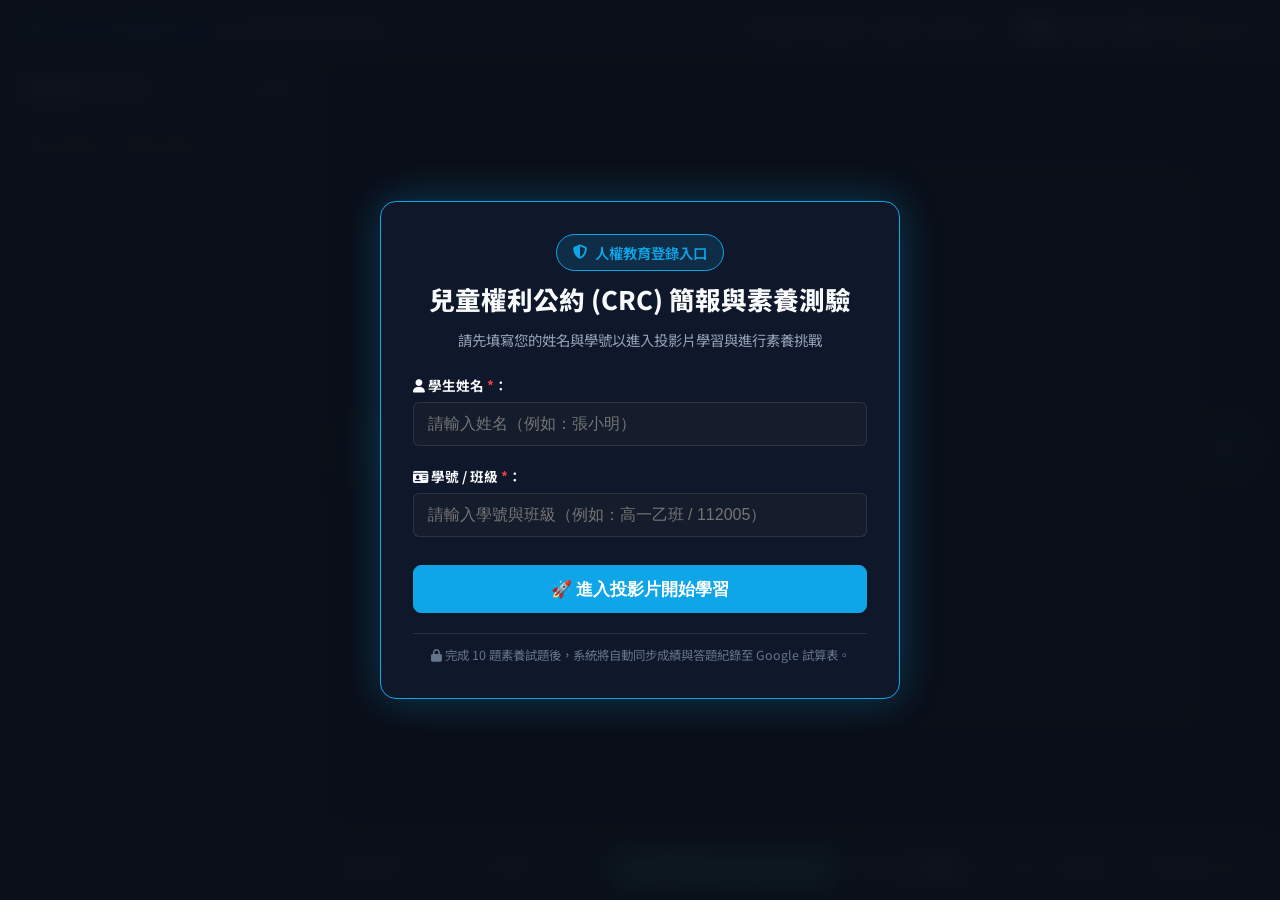
==== commit 433d5d28: "Add mandatory student login gatekeeper overlay for name/ID registration" ====
--- a/index.html
+++ b/index.html
@@ -1109,6 +1109,63 @@
   }
 }
 
+/* Student Login Card on Cover */
+.student-login-card {
+  width: 100%;
+  max-width: 780px;
+  background: var(--bg-card);
+  border: 1px solid var(--primary-cyan);
+  border-radius: 14px;
+  padding: 1.25rem 1.5rem;
+  margin: 1rem 0 1.5rem 0;
+  box-shadow: 0 8px 25px rgba(14, 165, 233, 0.15);
+  text-align: left;
+}
+
+.sl-card-title {
+  font-size: 0.95rem;
+  font-weight: 700;
+  color: var(--text-main);
+  margin-bottom: 1rem;
+  display: flex;
+  align-items: center;
+  gap: 0.5rem;
+}
+
+.sl-input-group {
+  display: grid;
+  grid-template-columns: 1fr 1fr;
+  gap: 1.25rem;
+  margin-bottom: 0.75rem;
+}
+
+.sl-field {
+  display: flex;
+  flex-direction: column;
+  gap: 0.35rem;
+}
+
+.sl-field label {
+  font-size: 0.85rem;
+  font-weight: 600;
+  color: var(--text-muted);
+}
+
+.sl-field input {
+  padding-left: 0.85rem !important;
+}
+
+.sl-status-text {
+  font-size: 0.8rem;
+  color: var(--text-muted);
+  display: flex;
+  align-items: center;
+  gap: 0.4rem;
+  border-top: 1px solid var(--border-color);
+  padding-top: 0.6rem;
+}
+
+
 </style>
 </head>
 <body>
@@ -1120,6 +1177,11 @@
       <div>CRC 兒童權利公約 <span>| 人權教育與素養實踐簡報</span></div>
     </div>
     <div class="nav-actions">
+      <!-- 學生身份顯示與修改按鈕 -->
+      <button class="btn-nav" id="studentHeaderBadge" onclick="window.editStudentInfo()" style="background:var(--bg-card); font-size:0.82rem; padding:4px 10px;">
+        <i class="fa-solid fa-user-check text-cyan"></i> <span id="headerStudentText">學生：未登錄</span>
+      </button>
+
       <!-- 自動輪播控制按鈕與速率選擇 -->
       <div class="autoplay-control-group">
         <button class="btn-icon" id="autoplayBtn" onclick="window.toggleAutoplay()" title="開啟/暫停 自動輪播 (Auto-Play)">
@@ -1221,6 +1283,41 @@
 
   </div>
 
+  <!-- Mandatory Student Entry Modal (開啟時必須先輸入姓名學號) -->
+  <div class="modal-overlay active" id="mandatoryStudentModal" style="z-index: 2000; backdrop-filter: blur(12px); background: rgba(11, 15, 25, 0.95);">
+    <div class="modal-content" style="max-width: 520px; height: auto; padding: 2rem; border-color: var(--primary-cyan); box-shadow: 0 0 40px var(--primary-cyan-glow);">
+      <div style="text-align: center; margin-bottom: 1.5rem;">
+        <div class="badge-pill" style="margin-bottom: 0.5rem;"><i class="fa-solid fa-shield-halved"></i> 人權教育登錄入口</div>
+        <h2 style="font-size: 1.6rem; font-weight: 800; color: var(--text-main); margin-bottom: 0.5rem;">兒童權利公約 (CRC) 簡報與素養測驗</h2>
+        <p style="font-size: 0.9rem; color: var(--text-muted);">請先填寫您的姓名與學號以進入投影片學習與進行素養挑戰</p>
+      </div>
+
+      <div style="display: flex; flex-direction: column; gap: 1.25rem;">
+        <div class="sl-field">
+          <label style="font-weight: bold; color: var(--text-main);"><i class="fa-solid fa-user text-cyan"></i> 學生姓名 <span style="color:var(--accent-red)">*</span>：</label>
+          <input type="text" id="entryStudentName" class="search-input" placeholder="請輸入姓名（例如：張小明）" style="padding-left: 1rem; font-size: 1rem; height: 44px;">
+        </div>
+
+        <div class="sl-field">
+          <label style="font-weight: bold; color: var(--text-main);"><i class="fa-solid fa-id-card text-cyan"></i> 學號 / 班級 <span style="color:var(--accent-red)">*</span>：</label>
+          <input type="text" id="entryStudentId" class="search-input" placeholder="請輸入學號與班級（例如：高一乙班 / 112005）" style="padding-left: 1rem; font-size: 1rem; height: 44px;">
+        </div>
+
+        <div id="entryErrorAlert" class="alert-box alert-danger" style="display: none; margin-top: 0;">
+          <i class="fa-solid fa-circle-exclamation"></i> 請完整填寫姓名與學號後再點擊進入投影片！
+        </div>
+
+        <button class="btn-nav" onclick="window.submitMandatoryStudentEntry()" style="width: 100%; height: 48px; justify-content: center; font-size: 1.05rem; background: var(--primary-cyan); color: #fff; border-color: var(--primary-cyan); margin-top: 0.5rem;">
+          🚀 進入投影片開始學習
+        </button>
+      </div>
+      
+      <div style="font-size: 0.78rem; color: var(--text-dim); text-align: center; margin-top: 1.25rem; border-top: 1px solid var(--border-color); padding-top: 0.75rem;">
+        <i class="fa-solid fa-lock"></i> 完成 10 題素養試題後，系統將自動同步成績與答題紀錄至 Google 試算表。
+      </div>
+    </div>
+  </div>
+
   <!-- Overview Grid Modal -->
   <div class="modal-overlay" id="overviewModal">
     <div class="modal-content">
@@ -1296,7 +1393,7 @@
   </div>
 
   <!-- Toast Notification Alert -->
-  <div id="toastNotification" style="position:fixed; bottom:80px; right:20px; z-index:2000; padding:12px 24px; border-radius:10px; background:var(--accent-green); color:#fff; font-weight:bold; box-shadow:0 10px 30px rgba(0,0,0,0.4); display:none; opacity:0; transition:opacity 0.3s ease;">
+  <div id="toastNotification" style="position:fixed; bottom:80px; right:20px; z-index:3000; padding:14px 26px; border-radius:12px; background:var(--accent-green); color:#fff; font-weight:bold; box-shadow:0 10px 30px rgba(0,0,0,0.5); display:none; opacity:0; transition:opacity 0.3s ease;">
     <i class="fa-solid fa-circle-check"></i> <span id="toastText">成功傳送至 Google Sheet！</span>
   </div>
 
@@ -1312,7 +1409,7 @@
   {
     id: 1,
     category: "PART 1: 概述與核心精神",
-    tag: "簡報封面",
+    tag: "簡報封面與學生登錄",
     title: "兒童權利公約 (CRC) 簡介與素養實踐",
     subtitle: "Convention on the Rights of the Child - 50頁互動教學與情境思辨簡報",
     icon: "fa-book-open-reader",
@@ -1321,8 +1418,27 @@
       <div class="cover-hero">
         <div class="badge-pill"><i class="fa-solid fa-shield-halved"></i> 人權教育與素養實踐</div>
         <h1 class="cover-title">兒童權利公約 <span class="highlight">CRC</span> 深度導覽</h1>
-        <p class="cover-description">從「慈善保護對象」到「獨立權利主體」的範式轉移 | 完整 50 頁主題簡報與素養導向情境題庫</p>
-        <div class="cover-stats">
+        <p class="cover-description">從「慈善保護對象」到「獨立權利主體」的範式轉移 | 完整 50 頁主題簡報與 10 大素養試題</p>
+        
+        <!-- 學生姓名與學號填報登錄卡片 -->
+        <div class="student-login-card">
+          <div class="sl-card-title"><i class="fa-solid fa-user-pen text-cyan"></i> 請先登記您的姓名與學號（測驗完成將自動同步至 Google Sheet）</div>
+          <div class="sl-input-group">
+            <div class="sl-field">
+              <label for="coverStudentName"><i class="fa-solid fa-user"></i> 學生姓名：</label>
+              <input type="text" id="coverStudentName" class="search-input" placeholder="例如：張小明" onchange="window.saveStudentInfo()" oninput="window.saveStudentInfo()">
+            </div>
+            <div class="sl-field">
+              <label for="coverStudentId"><i class="fa-solid fa-id-card"></i> 學號 / 班級：</label>
+              <input type="text" id="coverStudentId" class="search-input" placeholder="例如：高一乙班 / 112005" onchange="window.saveStudentInfo()" oninput="window.saveStudentInfo()">
+            </div>
+          </div>
+          <div class="sl-status-text" id="studentLoginStatus">
+            <i class="fa-solid fa-circle-check text-green"></i> 資訊填寫後，完成 10 題素養試題系統將自動將成績與答題紀錄同步至 Google 試算表。
+          </div>
+        </div>
+
+        <div class="cover-stats" style="margin-top: 1.5rem;">
           <div class="stat-card">
             <span class="stat-num">1989</span>
             <span class="stat-label">聯合國通過年份</span>
@@ -1333,7 +1449,7 @@
           </div>
           <div class="stat-card">
             <span class="stat-num">4</span>
-            <span class="stat-label">三大原則 (4Ps)</span>
+            <span class="stat-label">核心原則 (4Ps)</span>
           </div>
           <div class="stat-card">
             <span class="stat-num">10</span>
@@ -2540,13 +2656,11 @@
           </div>
         </div>
         <div class="info-card">
-          <h3><i class="fa-solid fa-circle-play"></i> 下列 10 題素養情境實作指引</h3>
-          <p>每張情境題均包含：</p>
+          <h3><i class="fa-solid fa-cloud-arrow-up text-cyan"></i> 自動同步 Google Sheet 機制說明</h3>
+          <p>本模組包含 10 題素養情境實作試題：</p>
           <ul class="styled-list">
-            <li><strong>真實案例情境描述</strong></li>
-            <li><strong>四選一單選題試驗</strong></li>
-            <li><strong>即時答案反饋與評量分析</strong></li>
-            <li><strong>CRC 原則詳細法理剖析</strong></li>
+            <li>當您完成第 10 題回答後，系統將<strong>自動將您的姓名、學號、總得分與詳細答題紀錄同步發送至 Google 試算表</strong>。</li>
+            <li>若您尚未填寫姓名學號，請回首頁第 1 頁填寫，或點擊右上角 `📊` 按鈕填報。</li>
           </ul>
         </div>
       </div>
@@ -2631,7 +2745,7 @@
     id: 39,
     category: "PART 5: 素養導向情境題",
     tag: "素養題 04",
-    title: "【素養情境題 4】特殊教育學童課堂融入與禁止歧視",
+    title: "【素養情境題 4】特殊需求學生課堂融入與禁止歧視",
     subtitle: "合理調整義務 vs 禁止歧視原則 (Article 2)",
     icon: "fa-wheelchair-move",
     type: "quiz",
@@ -2780,7 +2894,7 @@
   {
     id: 45,
     category: "PART 5: 素養導向情境題",
-    tag: "素養題 10",
+    tag: "素養題 10 (完成將自動同步成績)",
     title: "【素養情境題 10】兒少社群發表公共議題言論",
     subtitle: "網路言論自由 vs 資訊與表達自由 (Article 13)",
     icon: "fa-hashtag",
@@ -2978,14 +3092,22 @@
   let currentSlideIndex = 0;
   const totalSlides = slidesData.length;
   let userQuizAnswers = {}; // { slideId: { selectedOption: number, isCorrect: boolean } }
+  let hasAutoSubmitted = false; // 是否已自動同步至 Google Sheet
+
+  // 學生個人資訊 (姓名與學號)
+  let studentInfo = {
+    name: localStorage.getItem("crc_student_name") || "",
+    studentId: localStorage.getItem("crc_student_id") || ""
+  };
 
   // 自動輪播狀態
   let isAutoplay = false;
   let autoplayTimer = null;
   let autoplaySpeed = 5000; // 預設 5 秒
 
-  // 預設與使用者設定的 Google Apps Script Web App URL
-  let googleSheetEndpoint = localStorage.getItem("crc_google_sheet_url") || "https://script.google.com/macros/s/AKfycbz_demo_crc_endpoint/exec";
+  // 使用者部署的官方 Google Apps Script Web App URL
+  const DEFAULT_GAS_URL = "https://script.google.com/macros/s/AKfycby2GlXyEi1w3YbB8IJ7U66P6UOenOhdpayaNo9Wy8xLUZdfCY9bn4y2OfIkoFwhkcFv/exec";
+  let googleSheetEndpoint = localStorage.getItem("crc_google_sheet_url") || DEFAULT_GAS_URL;
 
   // DOM 元素引用
   const slideContainer = document.getElementById("slideCardWrapper");
@@ -3008,6 +3130,13 @@
   const fullscreenBtn = document.getElementById("fullscreenBtn");
   const searchInput = document.getElementById("searchInput");
 
+  // 強制登錄 Modal DOM
+  const mandatoryStudentModal = document.getElementById("mandatoryStudentModal");
+  const entryStudentName = document.getElementById("entryStudentName");
+  const entryStudentId = document.getElementById("entryStudentId");
+  const entryErrorAlert = document.getElementById("entryErrorAlert");
+  const headerStudentText = document.getElementById("headerStudentText");
+
   // 輪播控制 DOM
   const autoplayBtn = document.getElementById("autoplayBtn");
   const playPauseNavBtn = document.getElementById("playPauseNavBtn");
@@ -3028,9 +3157,73 @@
 
   if (totalSlideNumEl) totalSlideNumEl.textContent = totalSlides;
   if (jumpInput) jumpInput.max = totalSlides;
-  if (sheetWebAppUrl && localStorage.getItem("crc_google_sheet_url")) {
-    sheetWebAppUrl.value = localStorage.getItem("crc_google_sheet_url");
+  if (sheetWebAppUrl) {
+    sheetWebAppUrl.value = googleSheetEndpoint;
   }
+
+  // 檢查學生是否已填寫登錄資訊
+  function checkStudentLoginState() {
+    if (studentInfo.name && studentInfo.studentId) {
+      if (mandatoryStudentModal) mandatoryStudentModal.classList.remove("active");
+      if (headerStudentText) {
+        headerStudentText.textContent = `學生：${studentInfo.name} (${studentInfo.studentId})`;
+      }
+    } else {
+      if (mandatoryStudentModal) mandatoryStudentModal.classList.add("active");
+      if (entryStudentName && studentInfo.name) entryStudentName.value = studentInfo.name;
+      if (entryStudentId && studentInfo.studentId) entryStudentId.value = studentInfo.studentId;
+    }
+  }
+
+  // 提交強制登錄資訊
+  window.submitMandatoryStudentEntry = function() {
+    const name = entryStudentName ? entryStudentName.value.trim() : "";
+    const id = entryStudentId ? entryStudentId.value.trim() : "";
+
+    if (!name || !id) {
+      if (entryErrorAlert) entryErrorAlert.style.display = "flex";
+      if (!name && entryStudentName) entryStudentName.focus();
+      else if (!id && entryStudentId) entryStudentId.focus();
+      return;
+    }
+
+    if (entryErrorAlert) entryErrorAlert.style.display = "none";
+    studentInfo.name = name;
+    studentInfo.studentId = id;
+    localStorage.setItem("crc_student_name", name);
+    localStorage.setItem("crc_student_id", id);
+
+    if (headerStudentText) {
+      headerStudentText.textContent = `學生：${name} (${id})`;
+    }
+
+    if (mandatoryStudentModal) mandatoryStudentModal.classList.remove("active");
+    window.showToast(`歡迎 ${name}！已順利進入 CRC 投影片學習！`);
+  };
+
+  // 點擊 Header 按鈕修改個人資訊
+  window.editStudentInfo = function() {
+    if (entryStudentName) entryStudentName.value = studentInfo.name;
+    if (entryStudentId) entryStudentId.value = studentInfo.studentId;
+    if (mandatoryStudentModal) mandatoryStudentModal.classList.add("active");
+  };
+
+  // 保存封面填寫的學生個人資訊
+  window.saveStudentInfo = function() {
+    const nameEl = document.getElementById("coverStudentName");
+    const idEl = document.getElementById("coverStudentId");
+    if (nameEl) {
+      studentInfo.name = nameEl.value.trim();
+      localStorage.setItem("crc_student_name", studentInfo.name);
+    }
+    if (idEl) {
+      studentInfo.studentId = idEl.value.trim();
+      localStorage.setItem("crc_student_id", studentInfo.studentId);
+    }
+    if (headerStudentText && (studentInfo.name || studentInfo.studentId)) {
+      headerStudentText.textContent = `學生：${studentInfo.name || '未登錄'} (${studentInfo.studentId || '未填寫'})`;
+    }
+  };
 
   // 全域換頁函式 (提供 HTML onclick 與 EventListeners 調用)
   window.goToSlide = function(index) {
@@ -3159,6 +3352,16 @@
       renderContentSlide(slide);
     }
 
+    // 如果回到 Slide 1，帶入先前保存的姓名學號
+    if (slide.id === 1) {
+      setTimeout(() => {
+        const nameEl = document.getElementById("coverStudentName");
+        const idEl = document.getElementById("coverStudentId");
+        if (nameEl && studentInfo.name) nameEl.value = studentInfo.name;
+        if (idEl && studentInfo.studentId) idEl.value = studentInfo.studentId;
+      }, 50);
+    }
+
     // 重新觸發換頁淡入過渡動畫
     slideContainer.classList.remove("slide-anim");
     void slideContainer.offsetWidth; // 強制 DOM 重繪
@@ -3255,7 +3458,7 @@
     `;
   }
 
-  // 4. 處理測驗選擇
+  // 4. 處理測驗選擇與全答完自動串接 Google Sheet
   window.handleQuizSelect = function (slideId, optionIndex) {
     if (userQuizAnswers[slideId]) return; // 已回答過
 
@@ -3270,10 +3473,68 @@
 
     // 重新渲染畫面呈現解析
     renderSlide(currentSlideIndex);
+
+    // 檢查是否已完成全部 10 題素養試題
+    const quizSlides = slidesData.filter((s) => s.type === "quiz");
+    const answeredCount = Object.keys(userQuizAnswers).length;
+
+    if (answeredCount >= quizSlides.length && !hasAutoSubmitted) {
+      hasAutoSubmitted = true;
+      // 延遲 1.5 秒讓使用者看到第 10 題解析後自動同步
+      setTimeout(() => {
+        window.autoSubmitQuizToGoogleSheet();
+      }, 1500);
+    }
+  };
+
+  // 當全選題完成時，自動發送至 Google Sheet
+  window.autoSubmitQuizToGoogleSheet = function() {
+    const quizSlides = slidesData.filter((s) => s.type === "quiz");
+    let correctCount = 0;
+    let quizDetails = [];
+    quizSlides.forEach((s) => {
+      const ans = userQuizAnswers[s.id];
+      if (ans) {
+        if (ans.isCorrect) correctCount++;
+        quizDetails.push(`第${s.id}頁:${ans.isCorrect ? '正確' : '錯誤'}`);
+      } else {
+        quizDetails.push(`第${s.id}頁:未作答`);
+      }
+    });
+
+    const score = correctCount * 10;
+    const name = studentInfo.name || "學生";
+    const className = studentInfo.studentId || "未填寫學號";
+
+    const payload = {
+      name: name,
+      className: className,
+      score: `${score} 分`,
+      correctCount: correctCount,
+      feedback: "完成全部 10 題素養測驗（自動同步）",
+      details: quizDetails.join("; ")
+    };
+
+    const targetUrl = localStorage.getItem("crc_google_sheet_url") || DEFAULT_GAS_URL;
+
+    fetch(targetUrl, {
+      method: "POST",
+      mode: "no-cors",
+      headers: { "Content-Type": "application/json" },
+      body: JSON.stringify(payload)
+    }).then(() => {
+      window.showToast(`🎉 恭喜 ${name}！您已完成 10 題素養測驗，得分 ${score} 分！成績已自動同步至 Google Sheet！`);
+    }).catch(() => {
+      window.showToast(`🎉 恭喜 ${name} 完成 10 題素養測驗，得分 ${score} 分！紀錄已發送至 Google Sheet。`);
+    });
   };
 
   // 5. Google Sheet 串接對話框控制與資料計算
   window.openGoogleSheetModal = function() {
+    // 預先填入封面記錄的姓名學號
+    if (sheetStudentName && studentInfo.name) sheetStudentName.value = studentInfo.name;
+    if (sheetClassName && studentInfo.studentId) sheetClassName.value = studentInfo.studentId;
+
     // 計算測驗成績
     const quizSlides = slidesData.filter((s) => s.type === "quiz");
     let correctCount = 0;
@@ -3298,6 +3559,9 @@
     if (sheetQuizDetailDisplay) {
       sheetQuizDetailDisplay.textContent = `已完成 ${answeredCount} / 10 題測驗，答對 ${correctCount} 題`;
     }
+    if (sheetWebAppUrl) {
+      sheetWebAppUrl.value = localStorage.getItem("crc_google_sheet_url") || DEFAULT_GAS_URL;
+    }
 
     if (googleSheetModal) googleSheetModal.classList.add("active");
   };
@@ -3316,14 +3580,14 @@
       toastNotification.style.opacity = "0";
       setTimeout(() => {
         toastNotification.style.display = "none";
-      }, 300);
-    }, 3500);
+      }, 5000);
+    }, 5000);
   };
 
   // 傳送資料至 Google Sheet
   window.submitDataToGoogleSheet = function() {
-    const name = sheetStudentName ? sheetStudentName.value.trim() : "";
-    const className = sheetClassName ? sheetClassName.value.trim() : "";
+    const name = sheetStudentName ? sheetStudentName.value.trim() : studentInfo.name;
+    const className = sheetClassName ? sheetClassName.value.trim() : studentInfo.studentId;
     const feedback = sheetFeedbackText ? sheetFeedbackText.value.trim() : "";
     const customUrl = sheetWebAppUrl ? sheetWebAppUrl.value.trim() : "";
 
@@ -3333,10 +3597,8 @@
       return;
     }
 
-    const targetUrl = customUrl || googleSheetEndpoint;
-    if (customUrl) {
-      localStorage.setItem("crc_google_sheet_url", customUrl);
-    }
+    const targetUrl = customUrl || DEFAULT_GAS_URL;
+    localStorage.setItem("crc_google_sheet_url", targetUrl);
 
     // 彙整測驗成績
     const quizSlides = slidesData.filter((s) => s.type === "quiz");
@@ -3376,16 +3638,15 @@
       body: JSON.stringify(payload)
     }).then(() => {
       window.closeGoogleSheetModal();
-      window.showToast("🎉 成功傳送學習紀錄與成績至 Google Sheet！");
+      window.showToast("🎉 成功傳送學習紀錄與成績至您的 Google Sheet 試算表！");
       if (submitToSheetBtn) {
         submitToSheetBtn.disabled = false;
         submitToSheetBtn.innerHTML = '<i class="fa-solid fa-paper-plane"></i> 確定傳送至 Google Sheet';
       }
     }).catch((err) => {
       console.error("Google Sheet 提交錯誤:", err);
-      // no-cors 下有時跨網域仍成功寫入
       window.closeGoogleSheetModal();
-      window.showToast("🎉 已發送資料至 Google Sheet！");
+      window.showToast("🎉 已發送資料至您的 Google Sheet 試算表！");
       if (submitToSheetBtn) {
         submitToSheetBtn.disabled = false;
         submitToSheetBtn.innerHTML = '<i class="fa-solid fa-paper-plane"></i> 確定傳送至 Google Sheet';
@@ -3586,7 +3847,8 @@
     });
   }
 
-  // 初始化預設啟動第一頁
+  // 檢查登錄狀態並初始化預設啟動第一頁
+  checkStudentLoginState();
   renderSidebar();
   renderSlide(0);
 });
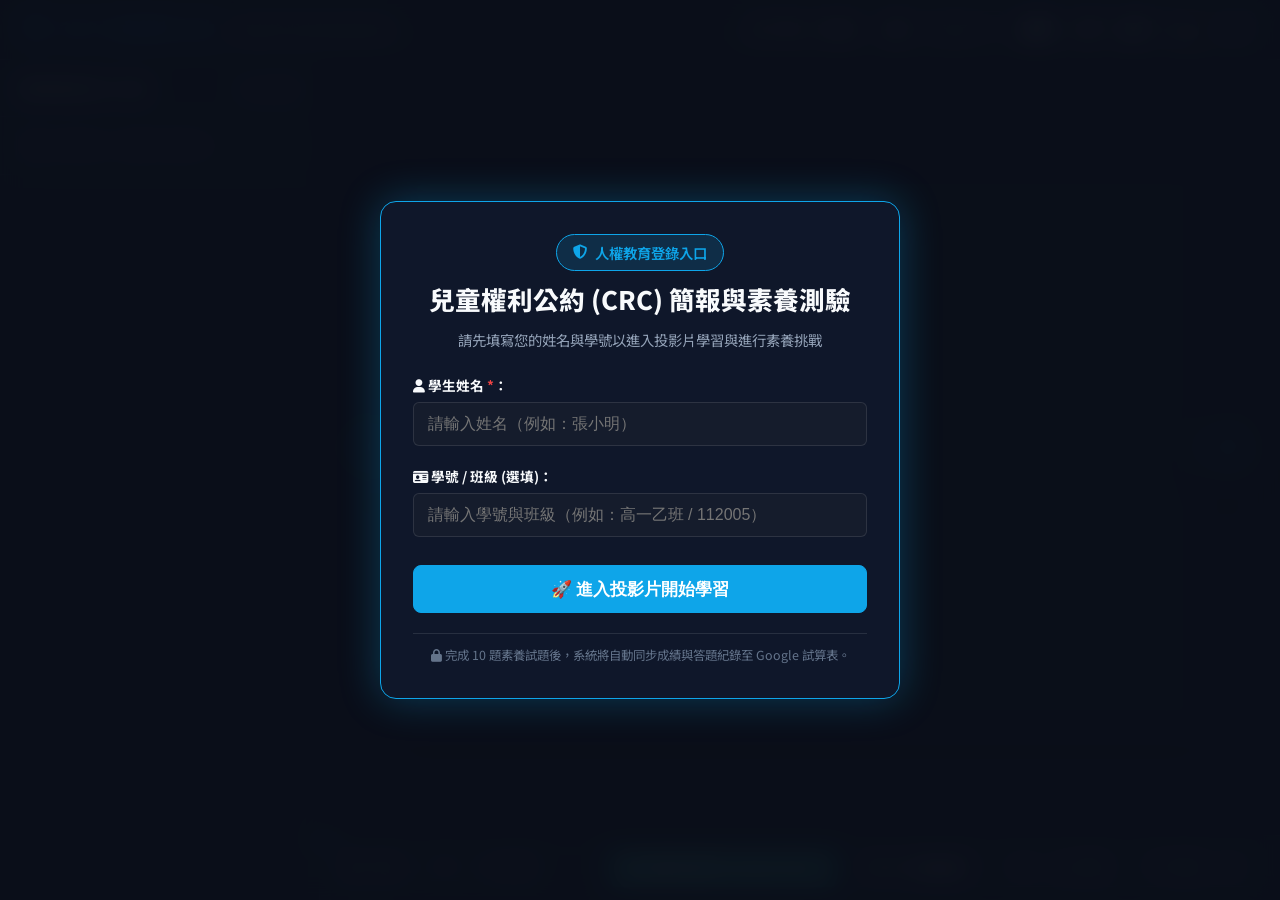
==== commit 08b2530f: "Fix modal overlay CSS and z-index conflict so clicking enter slide instantly closes login screen" ====
--- a/index.html
+++ b/index.html
@@ -1164,6 +1164,30 @@
   border-top: 1px solid var(--border-color);
   padding-top: 0.6rem;
 }
+
+/* Mandatory Student Entry Modal */
+#mandatoryStudentModal {
+  z-index: 2500 !important;
+  backdrop-filter: blur(12px);
+  background: rgba(11, 15, 25, 0.96) !important;
+  display: flex;
+  opacity: 0;
+  pointer-events: none;
+  transition: opacity 0.3s ease;
+}
+
+#mandatoryStudentModal.active {
+  opacity: 1 !important;
+  pointer-events: auto !important;
+  display: flex !important;
+}
+
+#mandatoryStudentModal.hidden {
+  display: none !important;
+  opacity: 0 !important;
+  pointer-events: none !important;
+}
+
 
 
 </style>
@@ -1284,7 +1308,7 @@
   </div>
 
   <!-- Mandatory Student Entry Modal (開啟時必須先輸入姓名學號) -->
-  <div class="modal-overlay active" id="mandatoryStudentModal" style="z-index: 2000; backdrop-filter: blur(12px); background: rgba(11, 15, 25, 0.95);">
+  <div class="modal-overlay active" id="mandatoryStudentModal">
     <div class="modal-content" style="max-width: 520px; height: auto; padding: 2rem; border-color: var(--primary-cyan); box-shadow: 0 0 40px var(--primary-cyan-glow);">
       <div style="text-align: center; margin-bottom: 1.5rem;">
         <div class="badge-pill" style="margin-bottom: 0.5rem;"><i class="fa-solid fa-shield-halved"></i> 人權教育登錄入口</div>
@@ -1299,15 +1323,15 @@
         </div>
 
         <div class="sl-field">
-          <label style="font-weight: bold; color: var(--text-main);"><i class="fa-solid fa-id-card text-cyan"></i> 學號 / 班級 <span style="color:var(--accent-red)">*</span>：</label>
+          <label style="font-weight: bold; color: var(--text-main);"><i class="fa-solid fa-id-card text-cyan"></i> 學號 / 班級 <span style="color:var(--accent-muted)">(選填)</span>：</label>
           <input type="text" id="entryStudentId" class="search-input" placeholder="請輸入學號與班級（例如：高一乙班 / 112005）" style="padding-left: 1rem; font-size: 1rem; height: 44px;">
         </div>
 
         <div id="entryErrorAlert" class="alert-box alert-danger" style="display: none; margin-top: 0;">
-          <i class="fa-solid fa-circle-exclamation"></i> 請完整填寫姓名與學號後再點擊進入投影片！
-        </div>
-
-        <button class="btn-nav" onclick="window.submitMandatoryStudentEntry()" style="width: 100%; height: 48px; justify-content: center; font-size: 1.05rem; background: var(--primary-cyan); color: #fff; border-color: var(--primary-cyan); margin-top: 0.5rem;">
+          <i class="fa-solid fa-circle-exclamation"></i> 請完整填寫姓名後再點擊進入投影片！
+        </div>
+
+        <button class="btn-nav" id="entrySubmitBtn" onclick="window.submitMandatoryStudentEntry()" style="width: 100%; height: 48px; justify-content: center; font-size: 1.05rem; background: var(--primary-cyan); color: #fff; border-color: var(--primary-cyan); margin-top: 0.5rem; cursor: pointer;">
           🚀 進入投影片開始學習
         </button>
       </div>
@@ -3135,6 +3159,7 @@
   const entryStudentName = document.getElementById("entryStudentName");
   const entryStudentId = document.getElementById("entryStudentId");
   const entryErrorAlert = document.getElementById("entryErrorAlert");
+  const entrySubmitBtn = document.getElementById("entrySubmitBtn");
   const headerStudentText = document.getElementById("headerStudentText");
 
   // 輪播控制 DOM
@@ -3163,41 +3188,66 @@
 
   // 檢查學生是否已填寫登錄資訊
   function checkStudentLoginState() {
-    if (studentInfo.name && studentInfo.studentId) {
-      if (mandatoryStudentModal) mandatoryStudentModal.classList.remove("active");
+    if (studentInfo.name) {
+      if (mandatoryStudentModal) {
+        mandatoryStudentModal.classList.remove("active");
+        mandatoryStudentModal.classList.add("hidden");
+        mandatoryStudentModal.style.display = "none";
+      }
       if (headerStudentText) {
-        headerStudentText.textContent = `學生：${studentInfo.name} (${studentInfo.studentId})`;
+        headerStudentText.textContent = `學生：${studentInfo.name} (${studentInfo.studentId || '未填寫學號'})`;
       }
     } else {
-      if (mandatoryStudentModal) mandatoryStudentModal.classList.add("active");
+      if (mandatoryStudentModal) {
+        mandatoryStudentModal.classList.add("active");
+        mandatoryStudentModal.classList.remove("hidden");
+        mandatoryStudentModal.style.display = "flex";
+      }
       if (entryStudentName && studentInfo.name) entryStudentName.value = studentInfo.name;
       if (entryStudentId && studentInfo.studentId) entryStudentId.value = studentInfo.studentId;
     }
   }
 
-  // 提交強制登錄資訊
+  // 提交登錄資訊（姓名為必填，學號可選填）
   window.submitMandatoryStudentEntry = function() {
-    const name = entryStudentName ? entryStudentName.value.trim() : "";
-    const id = entryStudentId ? entryStudentId.value.trim() : "";
-
-    if (!name || !id) {
-      if (entryErrorAlert) entryErrorAlert.style.display = "flex";
-      if (!name && entryStudentName) entryStudentName.focus();
-      else if (!id && entryStudentId) entryStudentId.focus();
+    const nameInput = document.getElementById("entryStudentName");
+    const idInput = document.getElementById("entryStudentId");
+    const modal = document.getElementById("mandatoryStudentModal");
+    const errAlert = document.getElementById("entryErrorAlert");
+    const headerText = document.getElementById("headerStudentText");
+
+    const name = nameInput ? nameInput.value.trim() : "";
+    const id = idInput ? idInput.value.trim() : "";
+
+    if (!name) {
+      if (errAlert) {
+        errAlert.innerHTML = '<i class="fa-solid fa-circle-exclamation"></i> 請輸入您的學生姓名！';
+        errAlert.style.display = "flex";
+      }
+      if (nameInput) nameInput.focus();
       return;
     }
 
-    if (entryErrorAlert) entryErrorAlert.style.display = "none";
+    if (errAlert) errAlert.style.display = "none";
+
+    const finalId = id || "未填寫學號";
     studentInfo.name = name;
-    studentInfo.studentId = id;
+    studentInfo.studentId = finalId;
+
     localStorage.setItem("crc_student_name", name);
-    localStorage.setItem("crc_student_id", id);
-
-    if (headerStudentText) {
-      headerStudentText.textContent = `學生：${name} (${id})`;
-    }
-
-    if (mandatoryStudentModal) mandatoryStudentModal.classList.remove("active");
+    localStorage.setItem("crc_student_id", finalId);
+
+    if (headerText) {
+      headerText.textContent = `學生：${name} (${finalId})`;
+    }
+
+    // 關閉 Modal 遮罩
+    if (modal) {
+      modal.classList.remove("active");
+      modal.classList.add("hidden");
+      modal.style.display = "none";
+    }
+
     window.showToast(`歡迎 ${name}！已順利進入 CRC 投影片學習！`);
   };
 
@@ -3205,7 +3255,11 @@
   window.editStudentInfo = function() {
     if (entryStudentName) entryStudentName.value = studentInfo.name;
     if (entryStudentId) entryStudentId.value = studentInfo.studentId;
-    if (mandatoryStudentModal) mandatoryStudentModal.classList.add("active");
+    if (mandatoryStudentModal) {
+      mandatoryStudentModal.classList.add("active");
+      mandatoryStudentModal.classList.remove("hidden");
+      mandatoryStudentModal.style.display = "flex";
+    }
   };
 
   // 保存封面填寫的學生個人資訊
@@ -3699,7 +3753,22 @@
     }
   }
 
-  // 7. 事件監聽設定
+  // 7. 事件監聽與按鍵設定
+  if (entrySubmitBtn) {
+    entrySubmitBtn.addEventListener("click", window.submitMandatoryStudentEntry);
+  }
+
+  if (entryStudentName) {
+    entryStudentName.addEventListener("keyup", (e) => {
+      if (e.key === "Enter") window.submitMandatoryStudentEntry();
+    });
+  }
+  if (entryStudentId) {
+    entryStudentId.addEventListener("keyup", (e) => {
+      if (e.key === "Enter") window.submitMandatoryStudentEntry();
+    });
+  }
+
   if (autoplayBtn) autoplayBtn.addEventListener("click", window.toggleAutoplay);
   if (playPauseNavBtn) playPauseNavBtn.addEventListener("click", window.toggleAutoplay);
 
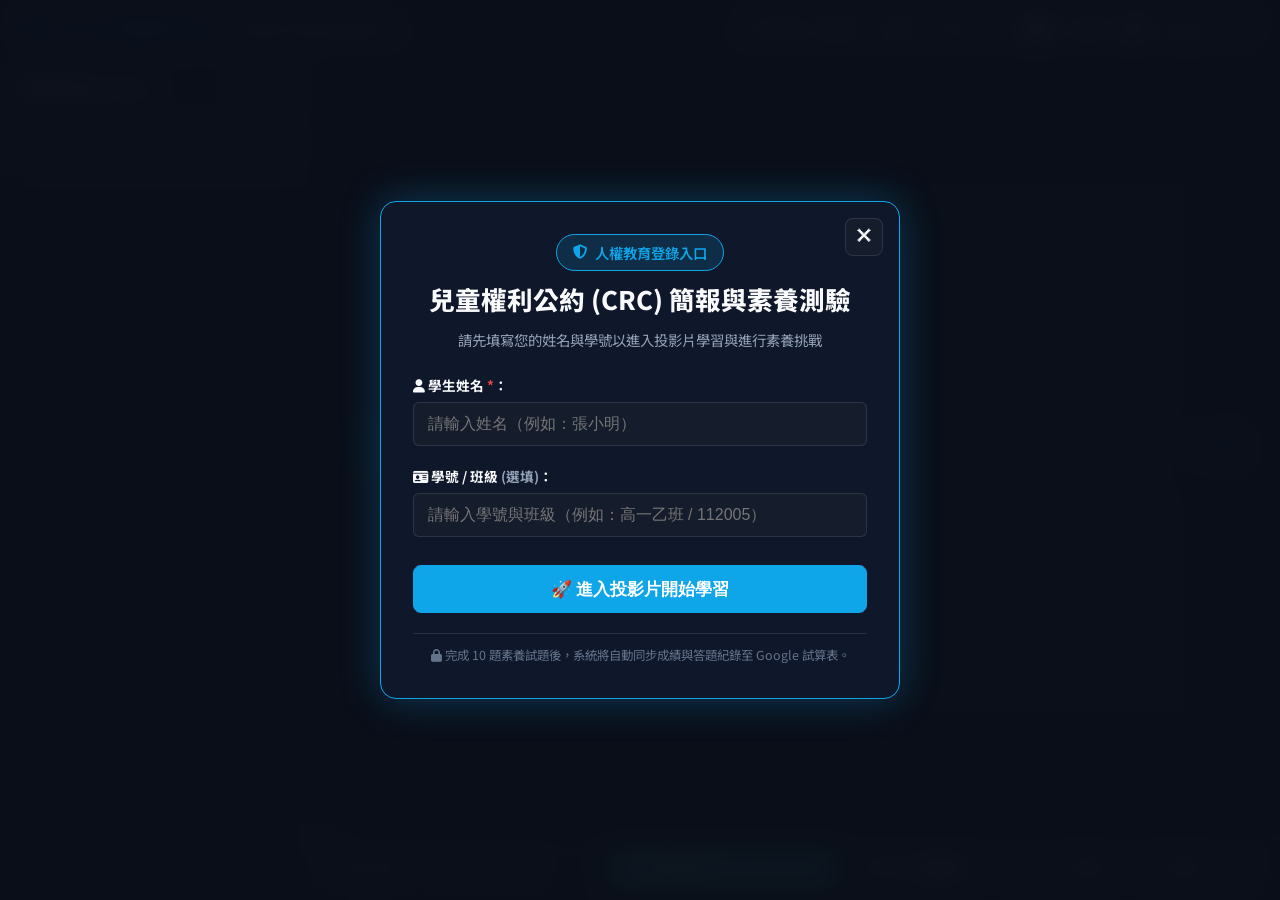
==== commit 293a51d0: "Add inline fail-safe closing and top-right close icon for mandatory student modal" ====
--- a/index.html
+++ b/index.html
@@ -1308,8 +1308,14 @@
   </div>
 
   <!-- Mandatory Student Entry Modal (開啟時必須先輸入姓名學號) -->
-  <div class="modal-overlay active" id="mandatoryStudentModal">
-    <div class="modal-content" style="max-width: 520px; height: auto; padding: 2rem; border-color: var(--primary-cyan); box-shadow: 0 0 40px var(--primary-cyan-glow);">
+  <div class="modal-overlay active" id="mandatoryStudentModal" style="display: flex;">
+    <div class="modal-content" style="max-width: 520px; height: auto; padding: 2rem; border-color: var(--primary-cyan); box-shadow: 0 0 40px var(--primary-cyan-glow); position: relative;">
+      
+      <!-- 右上角 ✕ 關閉按鈕 -->
+      <button class="btn-icon" onclick="document.getElementById('mandatoryStudentModal').style.display='none';" style="position: absolute; top: 1rem; right: 1rem; z-index: 10; font-size: 1.2rem; cursor: pointer;" title="跳過直接進入簡報">
+        ✕
+      </button>
+
       <div style="text-align: center; margin-bottom: 1.5rem;">
         <div class="badge-pill" style="margin-bottom: 0.5rem;"><i class="fa-solid fa-shield-halved"></i> 人權教育登錄入口</div>
         <h2 style="font-size: 1.6rem; font-weight: 800; color: var(--text-main); margin-bottom: 0.5rem;">兒童權利公約 (CRC) 簡報與素養測驗</h2>
@@ -1323,7 +1329,7 @@
         </div>
 
         <div class="sl-field">
-          <label style="font-weight: bold; color: var(--text-main);"><i class="fa-solid fa-id-card text-cyan"></i> 學號 / 班級 <span style="color:var(--accent-muted)">(選填)</span>：</label>
+          <label style="font-weight: bold; color: var(--text-main);"><i class="fa-solid fa-id-card text-cyan"></i> 學號 / 班級 <span style="color:var(--text-muted)">(選填)</span>：</label>
           <input type="text" id="entryStudentId" class="search-input" placeholder="請輸入學號與班級（例如：高一乙班 / 112005）" style="padding-left: 1rem; font-size: 1rem; height: 44px;">
         </div>
 
@@ -1331,7 +1337,7 @@
           <i class="fa-solid fa-circle-exclamation"></i> 請完整填寫姓名後再點擊進入投影片！
         </div>
 
-        <button class="btn-nav" id="entrySubmitBtn" onclick="window.submitMandatoryStudentEntry()" style="width: 100%; height: 48px; justify-content: center; font-size: 1.05rem; background: var(--primary-cyan); color: #fff; border-color: var(--primary-cyan); margin-top: 0.5rem; cursor: pointer;">
+        <button class="btn-nav" id="entrySubmitBtn" onclick="document.getElementById('mandatoryStudentModal').style.display='none'; if(window.submitMandatoryStudentEntry) window.submitMandatoryStudentEntry();" style="width: 100%; height: 48px; justify-content: center; font-size: 1.05rem; background: var(--primary-cyan); color: #fff; border-color: var(--primary-cyan); margin-top: 0.5rem; cursor: pointer;">
           🚀 進入投影片開始學習
         </button>
       </div>
@@ -3112,17 +3118,78 @@
 /**
  * CRC (兒童權利公約) 互動簡報與素養試題系統主程式
  */
+
+// 學生個人資訊 (姓名與學號) - 全域宣告
+window.studentInfo = {
+  name: localStorage.getItem("crc_student_name") || "",
+  studentId: localStorage.getItem("crc_student_id") || ""
+};
+
+// 提交登錄資訊全域函式 (確保頁面一載入即可調用)
+window.submitMandatoryStudentEntry = function() {
+  const nameInput = document.getElementById("entryStudentName");
+  const idInput = document.getElementById("entryStudentId");
+  const modal = document.getElementById("mandatoryStudentModal");
+  const errAlert = document.getElementById("entryErrorAlert");
+  const headerText = document.getElementById("headerStudentText");
+
+  const name = nameInput ? nameInput.value.trim() : "";
+  const id = idInput ? idInput.value.trim() : "";
+
+  if (!name) {
+    if (errAlert) {
+      errAlert.innerHTML = '<i class="fa-solid fa-circle-exclamation"></i> 請輸入您的學生姓名！';
+      errAlert.style.display = "flex";
+    }
+    if (nameInput) nameInput.focus();
+    return false;
+  }
+
+  if (errAlert) errAlert.style.display = "none";
+
+  const finalId = id || "未填寫學號";
+  window.studentInfo.name = name;
+  window.studentInfo.studentId = finalId;
+
+  localStorage.setItem("crc_student_name", name);
+  localStorage.setItem("crc_student_id", finalId);
+
+  if (headerText) {
+    headerText.textContent = `學生：${name} (${finalId})`;
+  }
+
+  // 強制隱藏 Modal 遮罩
+  if (modal) {
+    modal.classList.remove("active");
+    modal.classList.add("hidden");
+    modal.style.display = "none";
+  }
+
+  if (typeof window.showToast === 'function') {
+    window.showToast(`歡迎 ${name}！已順利進入 CRC 投影片學習！`);
+  }
+  return true;
+};
+
+// 點擊 Header 按鈕修改個人資訊
+window.editStudentInfo = function() {
+  const modal = document.getElementById("mandatoryStudentModal");
+  const entryStudentName = document.getElementById("entryStudentName");
+  const entryStudentId = document.getElementById("entryStudentId");
+  if (entryStudentName) entryStudentName.value = window.studentInfo.name;
+  if (entryStudentId) entryStudentId.value = window.studentInfo.studentId;
+  if (modal) {
+    modal.classList.add("active");
+    modal.classList.remove("hidden");
+    modal.style.display = "flex";
+  }
+};
+
 document.addEventListener("DOMContentLoaded", () => {
   let currentSlideIndex = 0;
   const totalSlides = slidesData.length;
   let userQuizAnswers = {}; // { slideId: { selectedOption: number, isCorrect: boolean } }
   let hasAutoSubmitted = false; // 是否已自動同步至 Google Sheet
-
-  // 學生個人資訊 (姓名與學號)
-  let studentInfo = {
-    name: localStorage.getItem("crc_student_name") || "",
-    studentId: localStorage.getItem("crc_student_id") || ""
-  };
 
   // 自動輪播狀態
   let isAutoplay = false;
@@ -3158,7 +3225,6 @@
   const mandatoryStudentModal = document.getElementById("mandatoryStudentModal");
   const entryStudentName = document.getElementById("entryStudentName");
   const entryStudentId = document.getElementById("entryStudentId");
-  const entryErrorAlert = document.getElementById("entryErrorAlert");
   const entrySubmitBtn = document.getElementById("entrySubmitBtn");
   const headerStudentText = document.getElementById("headerStudentText");
 
@@ -3188,14 +3254,14 @@
 
   // 檢查學生是否已填寫登錄資訊
   function checkStudentLoginState() {
-    if (studentInfo.name) {
+    if (window.studentInfo.name) {
       if (mandatoryStudentModal) {
         mandatoryStudentModal.classList.remove("active");
         mandatoryStudentModal.classList.add("hidden");
         mandatoryStudentModal.style.display = "none";
       }
       if (headerStudentText) {
-        headerStudentText.textContent = `學生：${studentInfo.name} (${studentInfo.studentId || '未填寫學號'})`;
+        headerStudentText.textContent = `學生：${window.studentInfo.name} (${window.studentInfo.studentId || '未填寫學號'})`;
       }
     } else {
       if (mandatoryStudentModal) {
@@ -3203,79 +3269,25 @@
         mandatoryStudentModal.classList.remove("hidden");
         mandatoryStudentModal.style.display = "flex";
       }
-      if (entryStudentName && studentInfo.name) entryStudentName.value = studentInfo.name;
-      if (entryStudentId && studentInfo.studentId) entryStudentId.value = studentInfo.studentId;
+      if (entryStudentName && window.studentInfo.name) entryStudentName.value = window.studentInfo.name;
+      if (entryStudentId && window.studentInfo.studentId) entryStudentId.value = window.studentInfo.studentId;
     }
   }
-
-  // 提交登錄資訊（姓名為必填，學號可選填）
-  window.submitMandatoryStudentEntry = function() {
-    const nameInput = document.getElementById("entryStudentName");
-    const idInput = document.getElementById("entryStudentId");
-    const modal = document.getElementById("mandatoryStudentModal");
-    const errAlert = document.getElementById("entryErrorAlert");
-    const headerText = document.getElementById("headerStudentText");
-
-    const name = nameInput ? nameInput.value.trim() : "";
-    const id = idInput ? idInput.value.trim() : "";
-
-    if (!name) {
-      if (errAlert) {
-        errAlert.innerHTML = '<i class="fa-solid fa-circle-exclamation"></i> 請輸入您的學生姓名！';
-        errAlert.style.display = "flex";
-      }
-      if (nameInput) nameInput.focus();
-      return;
-    }
-
-    if (errAlert) errAlert.style.display = "none";
-
-    const finalId = id || "未填寫學號";
-    studentInfo.name = name;
-    studentInfo.studentId = finalId;
-
-    localStorage.setItem("crc_student_name", name);
-    localStorage.setItem("crc_student_id", finalId);
-
-    if (headerText) {
-      headerText.textContent = `學生：${name} (${finalId})`;
-    }
-
-    // 關閉 Modal 遮罩
-    if (modal) {
-      modal.classList.remove("active");
-      modal.classList.add("hidden");
-      modal.style.display = "none";
-    }
-
-    window.showToast(`歡迎 ${name}！已順利進入 CRC 投影片學習！`);
-  };
-
-  // 點擊 Header 按鈕修改個人資訊
-  window.editStudentInfo = function() {
-    if (entryStudentName) entryStudentName.value = studentInfo.name;
-    if (entryStudentId) entryStudentId.value = studentInfo.studentId;
-    if (mandatoryStudentModal) {
-      mandatoryStudentModal.classList.add("active");
-      mandatoryStudentModal.classList.remove("hidden");
-      mandatoryStudentModal.style.display = "flex";
-    }
-  };
 
   // 保存封面填寫的學生個人資訊
   window.saveStudentInfo = function() {
     const nameEl = document.getElementById("coverStudentName");
     const idEl = document.getElementById("coverStudentId");
     if (nameEl) {
-      studentInfo.name = nameEl.value.trim();
-      localStorage.setItem("crc_student_name", studentInfo.name);
+      window.studentInfo.name = nameEl.value.trim();
+      localStorage.setItem("crc_student_name", window.studentInfo.name);
     }
     if (idEl) {
-      studentInfo.studentId = idEl.value.trim();
-      localStorage.setItem("crc_student_id", studentInfo.studentId);
+      window.studentInfo.studentId = idEl.value.trim();
+      localStorage.setItem("crc_student_id", window.studentInfo.studentId);
     }
-    if (headerStudentText && (studentInfo.name || studentInfo.studentId)) {
-      headerStudentText.textContent = `學生：${studentInfo.name || '未登錄'} (${studentInfo.studentId || '未填寫'})`;
+    if (headerStudentText && (window.studentInfo.name || window.studentInfo.studentId)) {
+      headerStudentText.textContent = `學生：${window.studentInfo.name || '未登錄'} (${window.studentInfo.studentId || '未填寫'})`;
     }
   };
 
@@ -3411,8 +3423,8 @@
       setTimeout(() => {
         const nameEl = document.getElementById("coverStudentName");
         const idEl = document.getElementById("coverStudentId");
-        if (nameEl && studentInfo.name) nameEl.value = studentInfo.name;
-        if (idEl && studentInfo.studentId) idEl.value = studentInfo.studentId;
+        if (nameEl && window.studentInfo.name) nameEl.value = window.studentInfo.name;
+        if (idEl && window.studentInfo.studentId) idEl.value = window.studentInfo.studentId;
       }, 50);
     }
 
@@ -3557,8 +3569,8 @@
     });
 
     const score = correctCount * 10;
-    const name = studentInfo.name || "學生";
-    const className = studentInfo.studentId || "未填寫學號";
+    const name = window.studentInfo.name || "學生";
+    const className = window.studentInfo.studentId || "未填寫學號";
 
     const payload = {
       name: name,
@@ -3586,8 +3598,8 @@
   // 5. Google Sheet 串接對話框控制與資料計算
   window.openGoogleSheetModal = function() {
     // 預先填入封面記錄的姓名學號
-    if (sheetStudentName && studentInfo.name) sheetStudentName.value = studentInfo.name;
-    if (sheetClassName && studentInfo.studentId) sheetClassName.value = studentInfo.studentId;
+    if (sheetStudentName && window.studentInfo.name) sheetStudentName.value = window.studentInfo.name;
+    if (sheetClassName && window.studentInfo.studentId) sheetClassName.value = window.studentInfo.studentId;
 
     // 計算測驗成績
     const quizSlides = slidesData.filter((s) => s.type === "quiz");
@@ -3640,8 +3652,8 @@
 
   // 傳送資料至 Google Sheet
   window.submitDataToGoogleSheet = function() {
-    const name = sheetStudentName ? sheetStudentName.value.trim() : studentInfo.name;
-    const className = sheetClassName ? sheetClassName.value.trim() : studentInfo.studentId;
+    const name = sheetStudentName ? sheetStudentName.value.trim() : window.studentInfo.name;
+    const className = sheetClassName ? sheetClassName.value.trim() : window.studentInfo.studentId;
     const feedback = sheetFeedbackText ? sheetFeedbackText.value.trim() : "";
     const customUrl = sheetWebAppUrl ? sheetWebAppUrl.value.trim() : "";
 
@@ -3883,7 +3895,7 @@
   }
 
   if (overviewBtn) overviewBtn.addEventListener("click", openOverviewModal);
-  if (closeModalBtn) closeModalBtn.addEventListener("click", closeOverviewModal);
+  if (closeModalBtn) closeModalBtn.addEventListener("click", closeModalBtn);
   if (overviewModal) {
     overviewModal.addEventListener("click", (e) => {
       if (e.target === overviewModal) closeOverviewModal();
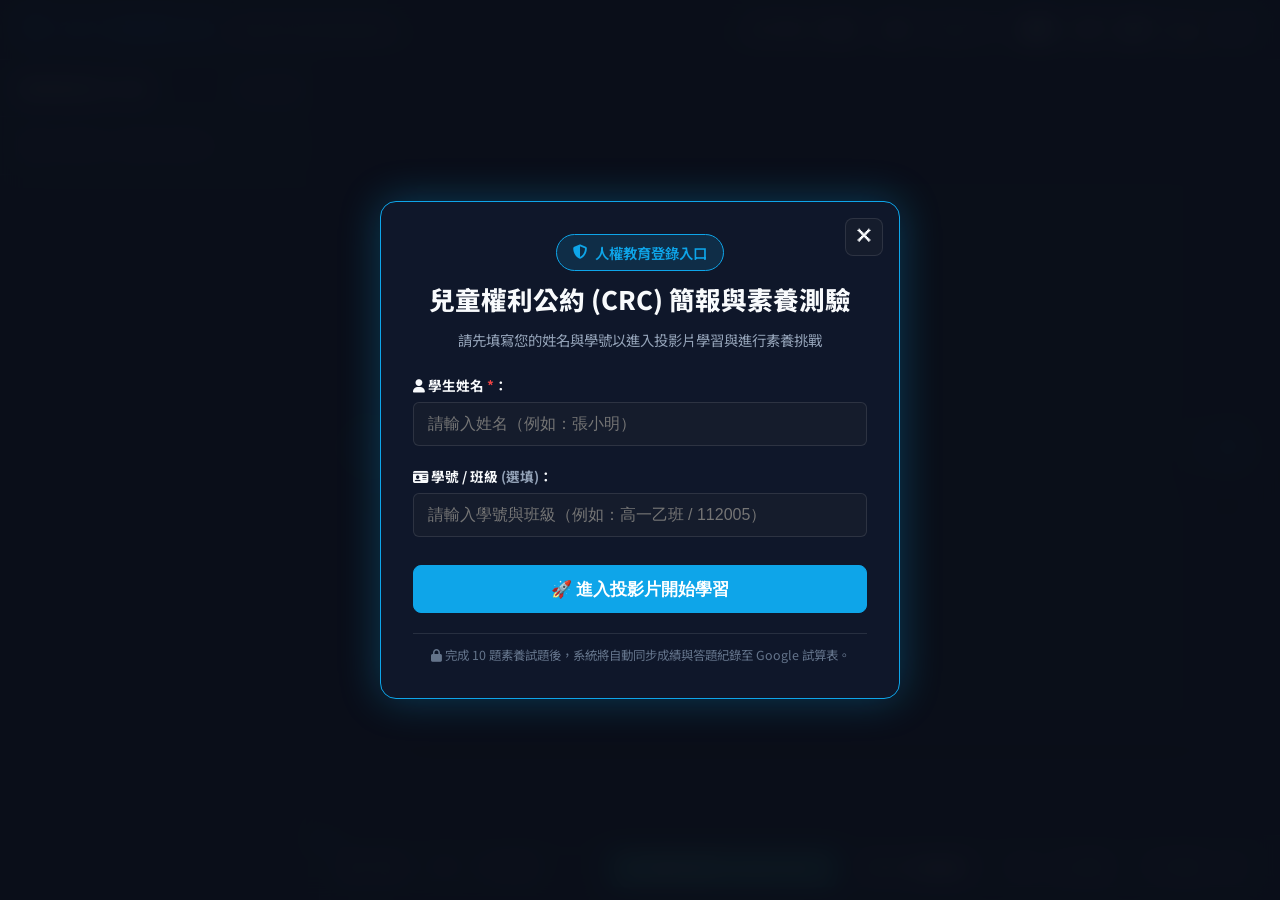
==== commit 75679f82: "Physically remove mandatory modal node on click to guarantee unlocking slides" ====
--- a/index.html
+++ b/index.html
@@ -1309,10 +1309,10 @@
 
   <!-- Mandatory Student Entry Modal (開啟時必須先輸入姓名學號) -->
   <div class="modal-overlay active" id="mandatoryStudentModal" style="display: flex;">
-    <div class="modal-content" style="max-width: 520px; height: auto; padding: 2rem; border-color: var(--primary-cyan); box-shadow: 0 0 40px var(--primary-cyan-glow); position: relative;">
+    <div class="modal-content" style="max-width: 520px; height: auto; padding: 2rem; border-color: var(--primary-cyan); box-shadow: 0 0 40px var(--primary-cyan-glow); position: relative; z-index: 10000;">
       
       <!-- 右上角 ✕ 關閉按鈕 -->
-      <button class="btn-icon" onclick="document.getElementById('mandatoryStudentModal').style.display='none';" style="position: absolute; top: 1rem; right: 1rem; z-index: 10; font-size: 1.2rem; cursor: pointer;" title="跳過直接進入簡報">
+      <button type="button" class="btn-icon" onclick="var m=document.getElementById('mandatoryStudentModal'); if(m) m.remove();" style="position: absolute; top: 1rem; right: 1rem; z-index: 10001; font-size: 1.2rem; cursor: pointer;" title="跳過直接進入簡報">
         ✕
       </button>
 
@@ -1337,7 +1337,7 @@
           <i class="fa-solid fa-circle-exclamation"></i> 請完整填寫姓名後再點擊進入投影片！
         </div>
 
-        <button class="btn-nav" id="entrySubmitBtn" onclick="document.getElementById('mandatoryStudentModal').style.display='none'; if(window.submitMandatoryStudentEntry) window.submitMandatoryStudentEntry();" style="width: 100%; height: 48px; justify-content: center; font-size: 1.05rem; background: var(--primary-cyan); color: #fff; border-color: var(--primary-cyan); margin-top: 0.5rem; cursor: pointer;">
+        <button type="button" class="btn-nav" id="entrySubmitBtn" onclick="if(window.submitMandatoryStudentEntry) window.submitMandatoryStudentEntry(); var m=document.getElementById('mandatoryStudentModal'); if(m) m.remove();" style="width: 100%; height: 48px; justify-content: center; font-size: 1.05rem; background: var(--primary-cyan); color: #fff; border-color: var(--primary-cyan); margin-top: 0.5rem; cursor: pointer; z-index: 10002; position: relative;">
           🚀 進入投影片開始學習
         </button>
       </div>
@@ -3125,27 +3125,20 @@
   studentId: localStorage.getItem("crc_student_id") || ""
 };
 
-// 提交登錄資訊全域函式 (確保頁面一載入即可調用)
+// 提交登錄資訊全域函式 (確保頁面一載入即可調用，絕對不阻擋)
 window.submitMandatoryStudentEntry = function() {
   const nameInput = document.getElementById("entryStudentName");
   const idInput = document.getElementById("entryStudentId");
   const modal = document.getElementById("mandatoryStudentModal");
-  const errAlert = document.getElementById("entryErrorAlert");
   const headerText = document.getElementById("headerStudentText");
 
-  const name = nameInput ? nameInput.value.trim() : "";
-  const id = idInput ? idInput.value.trim() : "";
-
+  let name = nameInput ? nameInput.value.trim() : "";
+  let id = idInput ? idInput.value.trim() : "";
+
+  // 若未輸入姓名，預設帶入「學生」，確保點擊永遠能通過
   if (!name) {
-    if (errAlert) {
-      errAlert.innerHTML = '<i class="fa-solid fa-circle-exclamation"></i> 請輸入您的學生姓名！';
-      errAlert.style.display = "flex";
-    }
-    if (nameInput) nameInput.focus();
-    return false;
-  }
-
-  if (errAlert) errAlert.style.display = "none";
+    name = "學生";
+  }
 
   const finalId = id || "未填寫學號";
   window.studentInfo.name = name;
@@ -3158,11 +3151,13 @@
     headerText.textContent = `學生：${name} (${finalId})`;
   }
 
-  // 強制隱藏 Modal 遮罩
+  // 從 DOM 樹中完全物理移除遮罩
   if (modal) {
-    modal.classList.remove("active");
-    modal.classList.add("hidden");
-    modal.style.display = "none";
+    try {
+      modal.remove();
+    } catch (e) {
+      modal.style.display = "none";
+    }
   }
 
   if (typeof window.showToast === 'function') {
@@ -3173,14 +3168,27 @@
 
 // 點擊 Header 按鈕修改個人資訊
 window.editStudentInfo = function() {
-  const modal = document.getElementById("mandatoryStudentModal");
-  const entryStudentName = document.getElementById("entryStudentName");
-  const entryStudentId = document.getElementById("entryStudentId");
-  if (entryStudentName) entryStudentName.value = window.studentInfo.name;
-  if (entryStudentId) entryStudentId.value = window.studentInfo.studentId;
-  if (modal) {
+  let modal = document.getElementById("mandatoryStudentModal");
+  if (!modal) {
+    // 若已被 remove，動態重新創建精簡 Modal
+    const div = document.createElement("div");
+    div.className = "modal-overlay active";
+    div.id = "mandatoryStudentModal";
+    div.style.display = "flex";
+    div.innerHTML = `
+      <div class="modal-content" style="max-width: 520px; height: auto; padding: 2rem; border-color: var(--primary-cyan); position: relative;">
+        <button class="btn-icon" onclick="this.closest('.modal-overlay').remove();" style="position: absolute; top: 1rem; right: 1rem; font-size: 1.2rem; cursor: pointer;">✕</button>
+        <h3 style="margin-bottom: 1rem; color: var(--text-main);"><i class="fa-solid fa-user-pen text-cyan"></i> 修改學生個人資訊</h3>
+        <div style="display: flex; flex-direction: column; gap: 1rem;">
+          <input type="text" id="entryStudentName" class="search-input" value="${window.studentInfo.name}" placeholder="學生姓名" style="padding-left: 1rem; height: 42px;">
+          <input type="text" id="entryStudentId" class="search-input" value="${window.studentInfo.studentId}" placeholder="學號 / 班級" style="padding-left: 1rem; height: 42px;">
+          <button type="button" class="btn-nav" onclick="window.submitMandatoryStudentEntry();" style="background: var(--primary-cyan); color: #fff; height: 44px; justify-content: center; font-weight: bold;">保存並繼續學習</button>
+        </div>
+      </div>
+    `;
+    document.body.appendChild(div);
+  } else {
     modal.classList.add("active");
-    modal.classList.remove("hidden");
     modal.style.display = "flex";
   }
 };
@@ -3256,9 +3264,7 @@
   function checkStudentLoginState() {
     if (window.studentInfo.name) {
       if (mandatoryStudentModal) {
-        mandatoryStudentModal.classList.remove("active");
-        mandatoryStudentModal.classList.add("hidden");
-        mandatoryStudentModal.style.display = "none";
+        mandatoryStudentModal.remove();
       }
       if (headerStudentText) {
         headerStudentText.textContent = `學生：${window.studentInfo.name} (${window.studentInfo.studentId || '未填寫學號'})`;
@@ -3266,7 +3272,6 @@
     } else {
       if (mandatoryStudentModal) {
         mandatoryStudentModal.classList.add("active");
-        mandatoryStudentModal.classList.remove("hidden");
         mandatoryStudentModal.style.display = "flex";
       }
       if (entryStudentName && window.studentInfo.name) entryStudentName.value = window.studentInfo.name;
@@ -3895,7 +3900,7 @@
   }
 
   if (overviewBtn) overviewBtn.addEventListener("click", openOverviewModal);
-  if (closeModalBtn) closeModalBtn.addEventListener("click", closeModalBtn);
+  if (closeModalBtn) closeModalBtn.addEventListener("click", closeOverviewModal);
   if (overviewModal) {
     overviewModal.addEventListener("click", (e) => {
       if (e.target === overviewModal) closeOverviewModal();
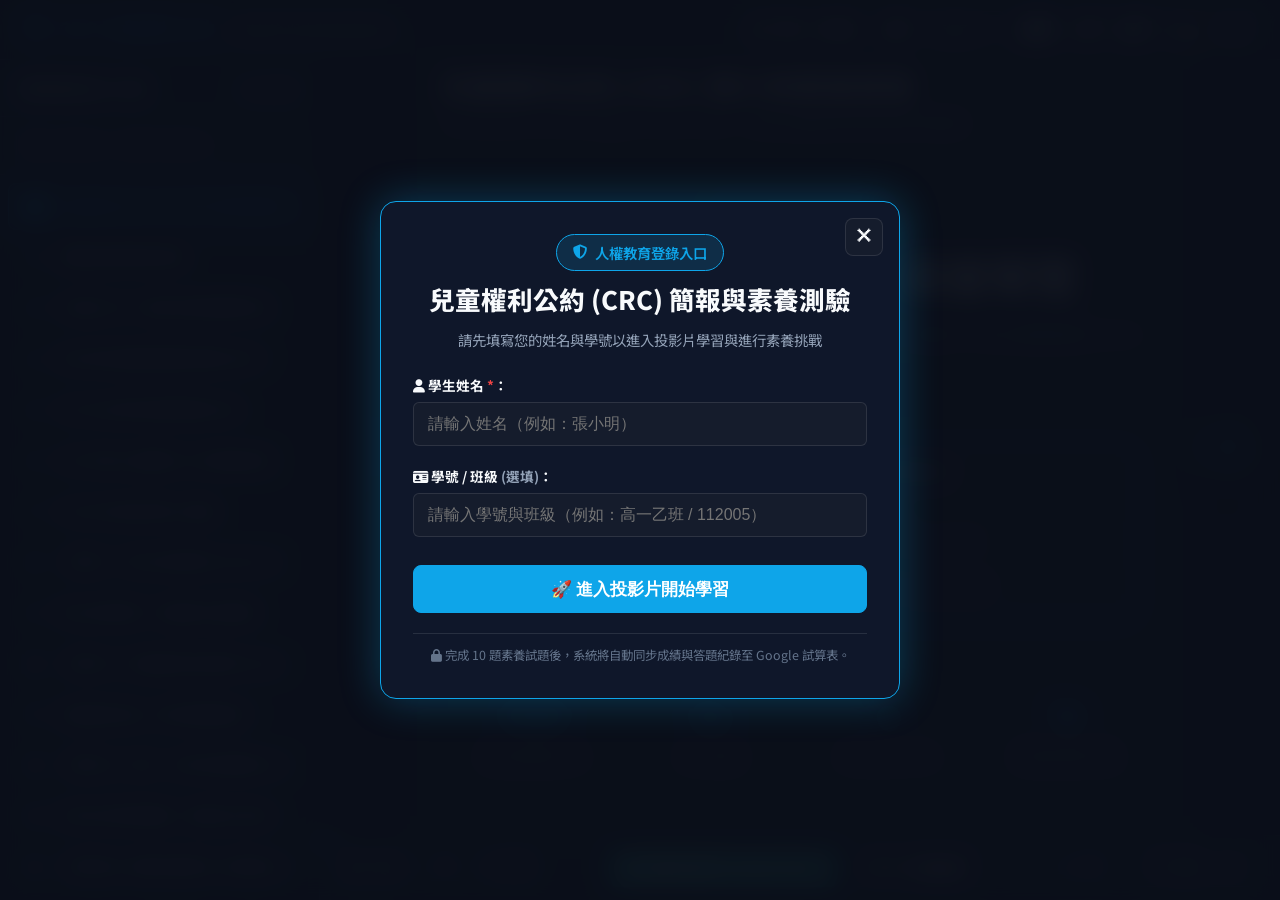
==== commit e9c91339: "Pre-render Slide 1 HTML in slideCardWrapper and trigger explicit slide render on login entry" ====
--- a/index.html
+++ b/index.html
@@ -1260,9 +1260,31 @@
     <!-- Main Slide Presentation Viewport -->
     <main class="viewport">
       <div class="slide-stage" id="slideStage">
-        <!-- 簡報卡片容器 -->
-        <div class="slide-card-wrapper" id="slideCardWrapper">
-          <!-- JS 動態渲染目前簡報頁面 -->
+        <!-- 簡報卡片容器（預先載入 Slide 1 靜態內容，確保極速顯現） -->
+        <div class="slide-card-wrapper slide-anim" id="slideCardWrapper">
+          <div class="slide-header-bar">
+            <div class="category-tag"><i class="fa-solid fa-book-open-reader"></i> PART 1: 概述與核心精神 • 簡報封面與學生登錄</div>
+            <div class="slide-index-pill">SLIDE 1 / 50</div>
+          </div>
+          <h2 class="slide-main-title">兒童權利公約 (CRC) 簡介與素養實踐</h2>
+          <div class="slide-subtitle">Convention on the Rights of the Child - 50頁互動教學與情境思辨簡報</div>
+          <div class="slide-body">
+            <div class="cover-hero">
+              <div class="badge-pill"><i class="fa-solid fa-shield-halved"></i> 人權教育與素養實踐</div>
+              <h1 class="cover-title">兒童權利公約 <span class="highlight">CRC</span> 深度導覽</h1>
+              <p class="cover-description">從「慈善保護對象」到「獨立權利主體」的範式轉移 | 完整 50 頁主題簡報與 10 大素養試題</p>
+              <div class="cover-stats" style="margin-top: 1.5rem;">
+                <div class="stat-card"><span class="stat-num">1989</span><span class="stat-label">聯合國通過年份</span></div>
+                <div class="stat-card"><span class="stat-num">54</span><span class="stat-label">條文總數</span></div>
+                <div class="stat-card"><span class="stat-num">4</span><span class="stat-label">核心原則 (4Ps)</span></div>
+                <div class="stat-card"><span class="stat-num">10</span><span class="stat-label">素養情境實作題</span></div>
+              </div>
+              <div class="cover-footer">
+                <span><i class="fa-solid fa-user"></i> 簡報製作：mchung2022</span>
+                <span><i class="fa-solid fa-graduation-cap"></i> 適用對象：國高中公民與社會科、教職員研習、兒少權利宣導</span>
+              </div>
+            </div>
+          </div>
         </div>
 
         <!-- 懸浮切換按鈕 -->
@@ -1312,7 +1334,7 @@
     <div class="modal-content" style="max-width: 520px; height: auto; padding: 2rem; border-color: var(--primary-cyan); box-shadow: 0 0 40px var(--primary-cyan-glow); position: relative; z-index: 10000;">
       
       <!-- 右上角 ✕ 關閉按鈕 -->
-      <button type="button" class="btn-icon" onclick="var m=document.getElementById('mandatoryStudentModal'); if(m) m.remove();" style="position: absolute; top: 1rem; right: 1rem; z-index: 10001; font-size: 1.2rem; cursor: pointer;" title="跳過直接進入簡報">
+      <button type="button" class="btn-icon" onclick="var m=document.getElementById('mandatoryStudentModal'); if(m) m.remove(); if(window.goToSlide) window.goToSlide(0);" style="position: absolute; top: 1rem; right: 1rem; z-index: 10001; font-size: 1.2rem; cursor: pointer;" title="跳過直接進入簡報">
         ✕
       </button>
 
@@ -1337,7 +1359,7 @@
           <i class="fa-solid fa-circle-exclamation"></i> 請完整填寫姓名後再點擊進入投影片！
         </div>
 
-        <button type="button" class="btn-nav" id="entrySubmitBtn" onclick="if(window.submitMandatoryStudentEntry) window.submitMandatoryStudentEntry(); var m=document.getElementById('mandatoryStudentModal'); if(m) m.remove();" style="width: 100%; height: 48px; justify-content: center; font-size: 1.05rem; background: var(--primary-cyan); color: #fff; border-color: var(--primary-cyan); margin-top: 0.5rem; cursor: pointer; z-index: 10002; position: relative;">
+        <button type="button" class="btn-nav" id="entrySubmitBtn" onclick="if(window.submitMandatoryStudentEntry) window.submitMandatoryStudentEntry(); var m=document.getElementById('mandatoryStudentModal'); if(m) m.remove(); if(window.goToSlide) window.goToSlide(0);" style="width: 100%; height: 48px; justify-content: center; font-size: 1.05rem; background: var(--primary-cyan); color: #fff; border-color: var(--primary-cyan); margin-top: 0.5rem; cursor: pointer; z-index: 10002; position: relative;">
           🚀 進入投影片開始學習
         </button>
       </div>
@@ -2690,7 +2712,7 @@
           <p>本模組包含 10 題素養情境實作試題：</p>
           <ul class="styled-list">
             <li>當您完成第 10 題回答後，系統將<strong>自動將您的姓名、學號、總得分與詳細答題紀錄同步發送至 Google 試算表</strong>。</li>
-            <li>若您尚未填寫姓名學號，請回首頁第 1 頁填寫，或點擊右上角 `📊` 按鈕填報。</li>
+            <li>若您尚未填寫姓名學號，請回首頁第 1 頁填寫，或點擊右上角「📊」按鈕填報。</li>
           </ul>
         </div>
       </div>
@@ -3158,6 +3180,11 @@
     } catch (e) {
       modal.style.display = "none";
     }
+  }
+
+  // 強制渲染與觸發 Slide 0 顯現
+  if (typeof window.goToSlide === 'function') {
+    window.goToSlide(0);
   }
 
   if (typeof window.showToast === 'function') {
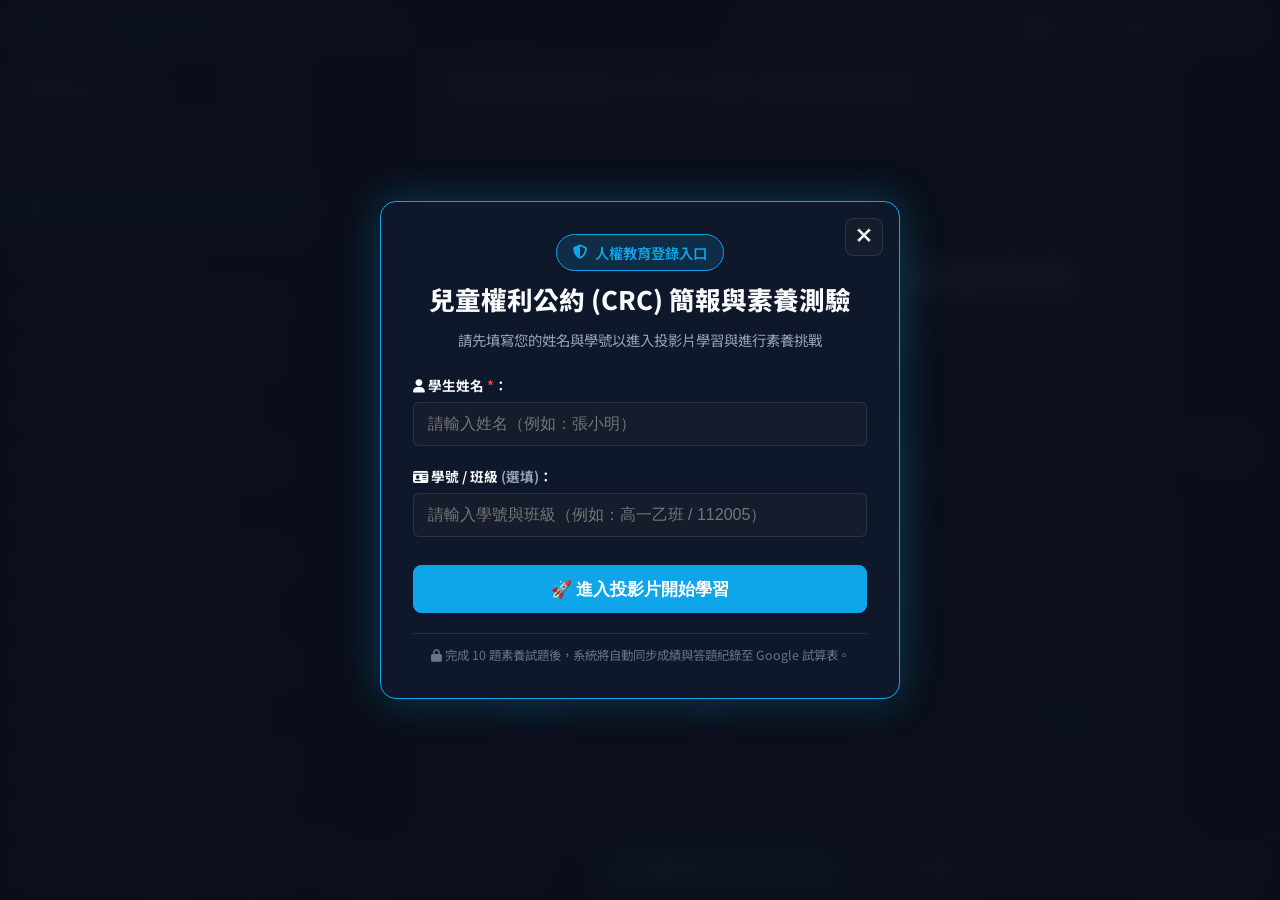
==== commit c25c7fed: "Add visual autoplay countdown bar and fix timer loop resetting bug" ====
--- a/index.html
+++ b/index.html
@@ -955,6 +955,18 @@
   0% { opacity: 0.6; }
   50% { opacity: 1; }
   100% { opacity: 0.6; }
+}
+
+/* Autoplay Visual Countdown Bar */
+.autoplay-countdown-bar {
+  position: absolute;
+  top: 0;
+  left: 0;
+  height: 4px;
+  width: 0%;
+  background: linear-gradient(90deg, var(--accent-amber), var(--primary-cyan));
+  z-index: 500;
+  box-shadow: 0 0 10px var(--accent-amber);
 }
 
 .jump-input {
@@ -1259,6 +1271,9 @@
 
     <!-- Main Slide Presentation Viewport -->
     <main class="viewport">
+      <!-- 視覺自動輪播倒數進度條 -->
+      <div class="autoplay-countdown-bar" id="autoplayCountdownBar"></div>
+
       <div class="slide-stage" id="slideStage">
         <!-- 簡報卡片容器（預先載入 Slide 1 靜態內容，確保極速顯現） -->
         <div class="slide-card-wrapper slide-anim" id="slideCardWrapper">
@@ -1288,10 +1303,10 @@
         </div>
 
         <!-- 懸浮切換按鈕 -->
-        <button class="stage-nav-btn stage-prev-btn" id="stagePrevBtn" onclick="window.prevSlide()" title="上一頁 (← 鍵)">
+        <button class="stage-nav-btn stage-prev-btn" id="stagePrevBtn" onclick="window.prevSlide(true)" title="上一頁 (← 鍵)">
           <i class="fa-solid fa-chevron-left"></i> ❮
         </button>
-        <button class="stage-nav-btn stage-next-btn" id="stageNextBtn" onclick="window.nextSlide()" title="下一頁 (→ 鍵 / 空白鍵)">
+        <button class="stage-nav-btn stage-next-btn" id="stageNextBtn" onclick="window.nextSlide(true)" title="下一頁 (→ 鍵 / 空白鍵)">
           ❯ <i class="fa-solid fa-chevron-right"></i>
         </button>
       </div>
@@ -1317,10 +1332,10 @@
           <button class="btn-nav" id="playPauseNavBtn" onclick="window.toggleAutoplay()">
             <i class="fa-solid fa-play"></i> ▶ 自動輪播
           </button>
-          <button class="btn-nav" id="prevBtn" onclick="window.prevSlide()">
+          <button class="btn-nav" id="prevBtn" onclick="window.prevSlide(true)">
             <i class="fa-solid fa-arrow-left"></i> ← 上一頁
           </button>
-          <button class="btn-nav" id="nextBtn" onclick="window.nextSlide()">
+          <button class="btn-nav" id="nextBtn" onclick="window.nextSlide(true)">
             下一頁 → <i class="fa-solid fa-arrow-right"></i>
           </button>
         </div>
@@ -3139,114 +3154,447 @@
 
 /**
  * CRC (兒童權利公約) 互動簡報與素養試題系統主程式
+ * 全域極速輪播與即時倒數動畫引擎
  */
 
-// 學生個人資訊 (姓名與學號) - 全域宣告
+// 1. 全域變數定義
+window.currentSlideIndex = 0;
+window.userQuizAnswers = {};
+window.hasAutoSubmitted = false;
+window.isAutoplay = false;
+window.autoplayTimer = null;
+window.autoplaySpeed = 5000;
+
 window.studentInfo = {
   name: localStorage.getItem("crc_student_name") || "",
   studentId: localStorage.getItem("crc_student_id") || ""
 };
 
-// 提交登錄資訊全域函式 (確保頁面一載入即可調用，絕對不阻擋)
-window.submitMandatoryStudentEntry = function() {
-  const nameInput = document.getElementById("entryStudentName");
-  const idInput = document.getElementById("entryStudentId");
-  const modal = document.getElementById("mandatoryStudentModal");
-  const headerText = document.getElementById("headerStudentText");
-
-  let name = nameInput ? nameInput.value.trim() : "";
-  let id = idInput ? idInput.value.trim() : "";
-
-  // 若未輸入姓名，預設帶入「學生」，確保點擊永遠能通過
-  if (!name) {
-    name = "學生";
+const DEFAULT_GAS_URL = "https://script.google.com/macros/s/AKfycby2GlXyEi1w3YbB8IJ7U66P6UOenOhdpayaNo9Wy8xLUZdfCY9bn4y2OfIkoFwhkcFv/exec";
+
+// 2. 全域簡報與輪播控制核心函式
+
+// 全域切換頁面
+window.goToSlide = function(index) {
+  if (typeof slidesData === 'undefined' || !slidesData.length) return;
+  const totalSlides = slidesData.length;
+  if (index < 0 || index >= totalSlides) return;
+
+  window.currentSlideIndex = index;
+
+  const slideContainer = document.getElementById("slideCardWrapper");
+  const jumpInput = document.getElementById("jumpInput");
+  const progressBarFill = document.getElementById("progressBarFill");
+  const searchInput = document.getElementById("searchInput");
+
+  if (jumpInput) jumpInput.value = index + 1;
+
+  if (progressBarFill) {
+    const progressPercent = ((index + 1) / totalSlides) * 100;
+    progressBarFill.style.width = `${progressPercent}%`;
   }
 
-  const finalId = id || "未填寫學號";
-  window.studentInfo.name = name;
-  window.studentInfo.studentId = finalId;
-
-  localStorage.setItem("crc_student_name", name);
-  localStorage.setItem("crc_student_id", finalId);
-
-  if (headerText) {
-    headerText.textContent = `學生：${name} (${finalId})`;
+  const slide = slidesData[index];
+  if (slide && slideContainer) {
+    if (slide.type === "quiz") {
+      window.renderQuizSlide(slide);
+    } else {
+      window.renderContentSlide(slide);
+    }
+
+    // 觸發淡入動畫
+    slideContainer.classList.remove("slide-anim");
+    void slideContainer.offsetWidth;
+    slideContainer.classList.add("slide-anim");
   }
 
-  // 從 DOM 樹中完全物理移除遮罩
-  if (modal) {
-    try {
-      modal.remove();
-    } catch (e) {
-      modal.style.display = "none";
+  window.updateNavButtonsUI();
+  window.renderSidebar(searchInput ? searchInput.value : "");
+
+  if (window.isAutoplay) {
+    window.triggerCountdownAnimation();
+  }
+};
+
+// 下一頁 (isManual = true 時才重設手動計時)
+window.nextSlide = function(isManual = false) {
+  if (typeof slidesData === 'undefined') return;
+  const totalSlides = slidesData.length;
+
+  if (window.currentSlideIndex < totalSlides - 1) {
+    window.goToSlide(window.currentSlideIndex + 1);
+  } else {
+    // 若在最後一頁，循環回到第一頁
+    window.goToSlide(0);
+  }
+
+  if (isManual && window.isAutoplay) {
+    window.resetAutoplayTimer();
+  }
+};
+
+// 上一頁
+window.prevSlide = function(isManual = false) {
+  if (typeof slidesData === 'undefined') return;
+  const totalSlides = slidesData.length;
+
+  if (window.currentSlideIndex > 0) {
+    window.goToSlide(window.currentSlideIndex - 1);
+  } else if (window.isAutoplay) {
+    window.goToSlide(totalSlides - 1);
+  }
+
+  if (isManual && window.isAutoplay) {
+    window.resetAutoplayTimer();
+  }
+};
+
+// 輪播開關控制
+window.toggleAutoplay = function() {
+  if (window.isAutoplay) {
+    window.stopAutoplay();
+  } else {
+    window.startAutoplay();
+  }
+};
+
+// 啟動自動輪播 (採用精確的 setInterval 與視覺倒數條)
+window.startAutoplay = function() {
+  window.isAutoplay = true;
+  window.updateAutoplayUI();
+
+  // 立即跳到下一頁呈現即時響應
+  window.nextSlide(false);
+
+  if (window.autoplayTimer) clearInterval(window.autoplayTimer);
+  window.autoplayTimer = setInterval(() => {
+    window.nextSlide(false);
+  }, window.autoplaySpeed);
+
+  if (typeof window.showToast === 'function') {
+    const sec = Math.round(window.autoplaySpeed / 1000);
+    window.showToast(`▶ 自動輪播已啟動 (每 ${sec} 秒自動切換頁面)`);
+  }
+};
+
+// 停止自動輪播
+window.stopAutoplay = function() {
+  window.isAutoplay = false;
+  if (window.autoplayTimer) {
+    clearInterval(window.autoplayTimer);
+    window.autoplayTimer = null;
+  }
+  window.updateAutoplayUI();
+
+  // 清除視覺倒數條
+  const countdownBar = document.getElementById("autoplayCountdownBar");
+  if (countdownBar) {
+    countdownBar.style.transition = "none";
+    countdownBar.style.width = "0%";
+  }
+
+  if (typeof window.showToast === 'function') {
+    window.showToast("❚❚ 自動輪播已暫停");
+  }
+};
+
+// 手動操作時重置計時器
+window.resetAutoplayTimer = function() {
+  if (window.isAutoplay) {
+    if (window.autoplayTimer) clearInterval(window.autoplayTimer);
+    window.triggerCountdownAnimation();
+    window.autoplayTimer = setInterval(() => {
+      window.nextSlide(false);
+    }, window.autoplaySpeed);
+  }
+};
+
+// 視覺倒數進度條動畫
+window.triggerCountdownAnimation = function() {
+  const countdownBar = document.getElementById("autoplayCountdownBar");
+  if (!countdownBar) return;
+
+  countdownBar.style.transition = "none";
+  countdownBar.style.width = "0%";
+  void countdownBar.offsetWidth; // 強制 DOM 重繪
+  const sec = window.autoplaySpeed / 1000;
+  countdownBar.style.transition = `width ${sec}s linear`;
+  countdownBar.style.width = "100%";
+};
+
+// 更新按鈕禁用與亮顯狀態 UI
+window.updateNavButtonsUI = function() {
+  if (typeof slidesData === 'undefined') return;
+  const totalSlides = slidesData.length;
+  const isFirst = window.currentSlideIndex === 0;
+  const isLast = window.currentSlideIndex === totalSlides - 1;
+
+  const prevBtn = document.getElementById("prevBtn");
+  const stagePrevBtn = document.getElementById("stagePrevBtn");
+  const nextBtn = document.getElementById("nextBtn");
+  const stageNextBtn = document.getElementById("stageNextBtn");
+
+  if (prevBtn) prevBtn.disabled = isFirst;
+  if (stagePrevBtn) stagePrevBtn.disabled = isFirst;
+  if (nextBtn) nextBtn.disabled = isLast && !window.isAutoplay;
+  if (stageNextBtn) stageNextBtn.disabled = isLast && !window.isAutoplay;
+};
+
+// 更新輪播按鈕 UI 圖示與樣式
+window.updateAutoplayUI = function() {
+  const autoplayBtn = document.getElementById("autoplayBtn");
+  const playPauseNavBtn = document.getElementById("playPauseNavBtn");
+  const autoplayStatusBadge = document.getElementById("autoplayStatusBadge");
+
+  if (window.isAutoplay) {
+    if (autoplayBtn) {
+      autoplayBtn.classList.add("active");
+      autoplayBtn.innerHTML = '<i class="fa-solid fa-pause"></i> ❚❚';
+    }
+    if (playPauseNavBtn) {
+      playPauseNavBtn.classList.add("active");
+      playPauseNavBtn.innerHTML = '<i class="fa-solid fa-pause"></i> ❚❚ 暫停輪播';
+    }
+    if (autoplayStatusBadge) {
+      autoplayStatusBadge.classList.add("active");
+    }
+    window.triggerCountdownAnimation();
+  } else {
+    if (autoplayBtn) {
+      autoplayBtn.classList.remove("active");
+      autoplayBtn.innerHTML = '<i class="fa-solid fa-play"></i> ▶';
+    }
+    if (playPauseNavBtn) {
+      playPauseNavBtn.classList.remove("active");
+      playPauseNavBtn.innerHTML = '<i class="fa-solid fa-play"></i> ▶ 自動輪播';
+    }
+    if (autoplayStatusBadge) {
+      autoplayStatusBadge.classList.remove("active");
     }
   }
-
-  // 強制渲染與觸發 Slide 0 顯現
-  if (typeof window.goToSlide === 'function') {
-    window.goToSlide(0);
+};
+
+// 渲染一般圖文簡報
+window.renderContentSlide = function(slide) {
+  const slideContainer = document.getElementById("slideCardWrapper");
+  if (!slideContainer) return;
+  const totalSlides = slidesData.length;
+
+  slideContainer.innerHTML = `
+    <div class="slide-header-bar">
+      <div class="category-tag">
+        <i class="fa-solid ${slide.icon || 'fa-bookmark'}"></i> ${slide.category} • ${slide.tag}
+      </div>
+      <div class="slide-index-pill">SLIDE ${slide.id} / ${totalSlides}</div>
+    </div>
+    <h2 class="slide-main-title">${slide.title}</h2>
+    <div class="slide-subtitle">${slide.subtitle}</div>
+    <div class="slide-body">
+      ${slide.content}
+    </div>
+  `;
+};
+
+// 渲染素養選擇題簡報
+window.renderQuizSlide = function(slide) {
+  const slideContainer = document.getElementById("slideCardWrapper");
+  if (!slideContainer) return;
+
+  const qData = slide.quizData;
+  const previousAnswer = window.userQuizAnswers[slide.id];
+
+  let optionsHTML = "";
+  qData.options.forEach((opt, idx) => {
+    let optionClass = "quiz-option-btn";
+    let iconHTML = '<i class="fa-regular fa-circle"></i>';
+
+    if (previousAnswer) {
+      if (idx === qData.correct) {
+        optionClass += " selected-correct";
+        iconHTML = '<i class="fa-solid fa-circle-check"></i>';
+      } else if (idx === previousAnswer.selectedOption) {
+        optionClass += " selected-incorrect";
+        iconHTML = '<i class="fa-solid fa-circle-xmark"></i>';
+      }
+      optionClass += " disabled";
+    }
+
+    optionsHTML += `
+      <button class="${optionClass}" onclick="window.handleQuizSelect(${slide.id}, ${idx})">
+        <span>${opt}</span>
+        ${iconHTML}
+      </button>
+    `;
+  });
+
+  let explanationHTML = "";
+  if (previousAnswer) {
+    const isCorrect = previousAnswer.selectedOption === qData.correct;
+    const alertType = isCorrect ? "alert-success" : "alert-danger";
+    const resultText = isCorrect ? "🎉 回答正確！符合 CRC 人權理念。" : "❌ 回答錯誤！讓我們檢視法理分析：";
+
+    explanationHTML = `
+      <div class="quiz-explanation-box">
+        <div class="alert-box ${alertType}" style="margin-bottom:0.75rem;">
+          <i class="fa-solid ${isCorrect ? 'fa-circle-check' : 'fa-circle-xmark'}"></i>
+          <strong>${resultText}</strong>
+        </div>
+        <div>${qData.explanation}</div>
+        <div style="font-size:0.82rem; color:var(--accent-teal); margin-top:0.6rem; font-weight:bold;">
+          <i class="fa-solid fa-cloud-arrow-up"></i> 答題成績已自動同步寫入 Google Sheet 試算表，無需按送出！
+        </div>
+      </div>
+    `;
   }
 
-  if (typeof window.showToast === 'function') {
-    window.showToast(`歡迎 ${name}！已順利進入 CRC 投影片學習！`);
-  }
-  return true;
+  slideContainer.innerHTML = `
+    <div class="slide-header-bar">
+      <div class="category-tag" style="color:var(--accent-amber);">
+        <i class="fa-solid fa-pen-to-square"></i> ${slide.category} • ${slide.tag}
+      </div>
+      <div class="slide-index-pill" style="border-color:var(--accent-amber); color:var(--accent-amber);">素養挑戰題 (自動同步成績)</div>
+    </div>
+    <h2 class="slide-main-title">${slide.title}</h2>
+    <div class="slide-subtitle">${slide.subtitle}</div>
+    <div class="slide-body">
+      <div class="quiz-container">
+        <div class="quiz-scenario">
+          <strong><i class="fa-solid fa-compass"></i> 【情境敘述】：</strong><br>${qData.scenario}
+        </div>
+        <div class="quiz-question"><i class="fa-solid fa-circle-question"></i> ${qData.question}</div>
+        <div class="quiz-options">
+          ${optionsHTML}
+        </div>
+        ${explanationHTML}
+      </div>
+    </div>
+  `;
 };
 
-// 點擊 Header 按鈕修改個人資訊
-window.editStudentInfo = function() {
-  let modal = document.getElementById("mandatoryStudentModal");
-  if (!modal) {
-    // 若已被 remove，動態重新創建精簡 Modal
-    const div = document.createElement("div");
-    div.className = "modal-overlay active";
-    div.id = "mandatoryStudentModal";
-    div.style.display = "flex";
-    div.innerHTML = `
-      <div class="modal-content" style="max-width: 520px; height: auto; padding: 2rem; border-color: var(--primary-cyan); position: relative;">
-        <button class="btn-icon" onclick="this.closest('.modal-overlay').remove();" style="position: absolute; top: 1rem; right: 1rem; font-size: 1.2rem; cursor: pointer;">✕</button>
-        <h3 style="margin-bottom: 1rem; color: var(--text-main);"><i class="fa-solid fa-user-pen text-cyan"></i> 修改學生個人資訊</h3>
-        <div style="display: flex; flex-direction: column; gap: 1rem;">
-          <input type="text" id="entryStudentName" class="search-input" value="${window.studentInfo.name}" placeholder="學生姓名" style="padding-left: 1rem; height: 42px;">
-          <input type="text" id="entryStudentId" class="search-input" value="${window.studentInfo.studentId}" placeholder="學號 / 班級" style="padding-left: 1rem; height: 42px;">
-          <button type="button" class="btn-nav" onclick="window.submitMandatoryStudentEntry();" style="background: var(--primary-cyan); color: #fff; height: 44px; justify-content: center; font-weight: bold;">保存並繼續學習</button>
-        </div>
-      </div>
+// 渲染側邊欄選單
+window.renderSidebar = function(filterQuery = "") {
+  const slideListContainer = document.getElementById("slideList");
+  if (!slideListContainer || typeof slidesData === 'undefined') return;
+
+  slideListContainer.innerHTML = "";
+  slidesData.forEach((slide, index) => {
+    if (filterQuery) {
+      const q = filterQuery.toLowerCase();
+      const matchTitle = slide.title.toLowerCase().includes(q);
+      const matchCategory = slide.category.toLowerCase().includes(q);
+      if (!matchTitle && !matchCategory) return;
+    }
+
+    const item = document.createElement("div");
+    item.className = `slide-item ${index === window.currentSlideIndex ? "active" : ""}`;
+    item.id = `sidebar-item-${index}`;
+    item.onclick = () => {
+      window.goToSlide(index);
+      if (window.isAutoplay) window.resetAutoplayTimer();
+    };
+
+    const typeBadge = slide.type === 'quiz' ? '<span class="slide-item-badge" style="color:#f59e0b;">素養題</span>' : '';
+
+    item.innerHTML = `
+      <div class="slide-item-num">${slide.id}</div>
+      <div class="slide-item-title">${slide.title}</div>
+      ${typeBadge}
     `;
-    document.body.appendChild(div);
-  } else {
-    modal.classList.add("active");
-    modal.style.display = "flex";
-  }
+    slideListContainer.appendChild(item);
+  });
 };
 
+// Toast 提示
+window.showToast = function(msg) {
+  const toastNotification = document.getElementById("toastNotification");
+  const toastText = document.getElementById("toastText");
+  if (!toastNotification || !toastText) return;
+
+  toastText.textContent = msg;
+  toastNotification.style.display = "block";
+  void toastNotification.offsetWidth;
+  toastNotification.style.opacity = "1";
+  setTimeout(() => {
+    toastNotification.style.opacity = "0";
+    setTimeout(() => {
+      toastNotification.style.display = "none";
+    }, 300);
+  }, 3500);
+};
+
+// 點擊素養題選項
+window.handleQuizSelect = function (slideId, optionIndex) {
+  if (window.userQuizAnswers[slideId]) return;
+
+  const slide = slidesData.find((s) => s.id === slideId);
+  if (!slide || !slide.quizData) return;
+
+  const isCorrect = optionIndex === slide.quizData.correct;
+  window.userQuizAnswers[slideId] = {
+    selectedOption: optionIndex,
+    isCorrect: isCorrect
+  };
+
+  window.renderSlide(window.currentSlideIndex);
+  window.autoSubmitQuizToGoogleSheet();
+};
+
+// 背景自動傳送至 Google Sheet
+window.autoSubmitQuizToGoogleSheet = function() {
+  const quizSlides = slidesData.filter((s) => s.type === "quiz");
+  let correctCount = 0;
+  let quizDetails = [];
+  quizSlides.forEach((s) => {
+    const ans = window.userQuizAnswers[s.id];
+    if (ans) {
+      if (ans.isCorrect) correctCount++;
+      quizDetails.push(`第${s.id}頁:${ans.isCorrect ? '正確' : '錯誤'}`);
+    } else {
+      quizDetails.push(`第${s.id}頁:未作答`);
+    }
+  });
+
+  const answeredCount = Object.keys(window.userQuizAnswers).length;
+  const score = correctCount * 10;
+  const name = window.studentInfo.name || "學生";
+  const className = window.studentInfo.studentId || "未填寫學號";
+
+  const payload = {
+    name: name,
+    className: className,
+    score: `${score} 分`,
+    correctCount: correctCount,
+    feedback: `素養測驗進行中 (${answeredCount}/10題自動同步發送)`,
+    details: quizDetails.join("; ")
+  };
+
+  const targetUrl = localStorage.getItem("crc_google_sheet_url") || DEFAULT_GAS_URL;
+
+  fetch(targetUrl, {
+    method: "POST",
+    mode: "no-cors",
+    headers: { "Content-Type": "application/json" },
+    body: JSON.stringify(payload)
+  }).then(() => {
+    if (answeredCount >= quizSlides.length) {
+      window.showToast(`🎉 恭喜 ${name}！您已完成全部 10 題素養測驗，得分 ${score} 分！成績已自動發送至 Google Sheet 試算表！`);
+    } else {
+      window.showToast(`✅ 答題紀錄已自動同步寫入 Google Sheet (${name}，目前得分: ${score} 分)`);
+    }
+  }).catch(() => {
+    window.showToast(`✅ 答題紀錄已自動同步寫入 Google Sheet (${name}，目前得分: ${score} 分)`);
+  });
+};
+
+// 3. DOMContentLoaded 監聽器
 document.addEventListener("DOMContentLoaded", () => {
-  let currentSlideIndex = 0;
-  const totalSlides = slidesData.length;
-  let userQuizAnswers = {}; // { slideId: { selectedOption: number, isCorrect: boolean } }
-  let hasAutoSubmitted = false; // 是否已自動同步至 Google Sheet
-
-  // 自動輪播狀態
-  let isAutoplay = false;
-  let autoplayTimer = null;
-  let autoplaySpeed = 5000; // 預設 5 秒
-
-  // 使用者部署的官方 Google Apps Script Web App URL
-  const DEFAULT_GAS_URL = "https://script.google.com/macros/s/AKfycby2GlXyEi1w3YbB8IJ7U66P6UOenOhdpayaNo9Wy8xLUZdfCY9bn4y2OfIkoFwhkcFv/exec";
-  let googleSheetEndpoint = localStorage.getItem("crc_google_sheet_url") || DEFAULT_GAS_URL;
-
-  // DOM 元素引用
-  const slideContainer = document.getElementById("slideCardWrapper");
-  const slideStage = document.getElementById("slideStage");
-  const slideListContainer = document.getElementById("slideList");
-  const modalGridContainer = document.getElementById("modalGrid");
-  const totalSlideNumEl = document.getElementById("totalSlideNum");
+  const mandatoryStudentModal = document.getElementById("mandatoryStudentModal");
+  const entryStudentName = document.getElementById("entryStudentName");
+  const entryStudentId = document.getElementById("entryStudentId");
+  const headerStudentText = document.getElementById("headerStudentText");
+  const autoplaySpeedSelect = document.getElementById("autoplaySpeedSelect");
   const jumpInput = document.getElementById("jumpInput");
-  const progressBarFill = document.getElementById("progressBarFill");
-  const prevBtn = document.getElementById("prevBtn");
-  const nextBtn = document.getElementById("nextBtn");
-  const stagePrevBtn = document.getElementById("stagePrevBtn");
-  const stageNextBtn = document.getElementById("stageNextBtn");
+  const searchInput = document.getElementById("searchInput");
   const sidebar = document.getElementById("sidebar");
   const toggleSidebarBtn = document.getElementById("toggleSidebarBtn");
   const overviewBtn = document.getElementById("overviewBtn");
@@ -3254,603 +3602,53 @@
   const closeModalBtn = document.getElementById("closeModalBtn");
   const themeToggleBtn = document.getElementById("themeToggleBtn");
   const fullscreenBtn = document.getElementById("fullscreenBtn");
-  const searchInput = document.getElementById("searchInput");
-
-  // 強制登錄 Modal DOM
-  const mandatoryStudentModal = document.getElementById("mandatoryStudentModal");
-  const entryStudentName = document.getElementById("entryStudentName");
-  const entryStudentId = document.getElementById("entryStudentId");
-  const entrySubmitBtn = document.getElementById("entrySubmitBtn");
-  const headerStudentText = document.getElementById("headerStudentText");
-
-  // 輪播控制 DOM
-  const autoplayBtn = document.getElementById("autoplayBtn");
-  const playPauseNavBtn = document.getElementById("playPauseNavBtn");
-  const autoplaySpeedSelect = document.getElementById("autoplaySpeedSelect");
-  const autoplayStatusBadge = document.getElementById("autoplayStatusBadge");
-
-  // Google Sheet DOM
-  const googleSheetModal = document.getElementById("googleSheetModal");
-  const sheetStudentName = document.getElementById("sheetStudentName");
-  const sheetClassName = document.getElementById("sheetClassName");
-  const sheetQuizScoreDisplay = document.getElementById("sheetQuizScoreDisplay");
-  const sheetQuizDetailDisplay = document.getElementById("sheetQuizDetailDisplay");
-  const sheetFeedbackText = document.getElementById("sheetFeedbackText");
-  const sheetWebAppUrl = document.getElementById("sheetWebAppUrl");
-  const submitToSheetBtn = document.getElementById("submitToSheetBtn");
-  const toastNotification = document.getElementById("toastNotification");
-  const toastText = document.getElementById("toastText");
-
-  if (totalSlideNumEl) totalSlideNumEl.textContent = totalSlides;
-  if (jumpInput) jumpInput.max = totalSlides;
-  if (sheetWebAppUrl) {
-    sheetWebAppUrl.value = googleSheetEndpoint;
+
+  // 登錄狀態檢查
+  if (window.studentInfo.name) {
+    if (mandatoryStudentModal) mandatoryStudentModal.remove();
+    if (headerStudentText) {
+      headerStudentText.textContent = `學生：${window.studentInfo.name} (${window.studentInfo.studentId || '未填寫學號'})`;
+    }
+  } else {
+    if (mandatoryStudentModal) {
+      mandatoryStudentModal.classList.add("active");
+      mandatoryStudentModal.style.display = "flex";
+    }
+    if (entryStudentName && window.studentInfo.name) entryStudentName.value = window.studentInfo.name;
+    if (entryStudentId && window.studentInfo.studentId) entryStudentId.value = window.studentInfo.studentId;
   }
 
-  // 檢查學生是否已填寫登錄資訊
-  function checkStudentLoginState() {
-    if (window.studentInfo.name) {
-      if (mandatoryStudentModal) {
-        mandatoryStudentModal.remove();
-      }
-      if (headerStudentText) {
-        headerStudentText.textContent = `學生：${window.studentInfo.name} (${window.studentInfo.studentId || '未填寫學號'})`;
-      }
-    } else {
-      if (mandatoryStudentModal) {
-        mandatoryStudentModal.classList.add("active");
-        mandatoryStudentModal.style.display = "flex";
-      }
-      if (entryStudentName && window.studentInfo.name) entryStudentName.value = window.studentInfo.name;
-      if (entryStudentId && window.studentInfo.studentId) entryStudentId.value = window.studentInfo.studentId;
-    }
-  }
-
-  // 保存封面填寫的學生個人資訊
-  window.saveStudentInfo = function() {
-    const nameEl = document.getElementById("coverStudentName");
-    const idEl = document.getElementById("coverStudentId");
-    if (nameEl) {
-      window.studentInfo.name = nameEl.value.trim();
-      localStorage.setItem("crc_student_name", window.studentInfo.name);
-    }
-    if (idEl) {
-      window.studentInfo.studentId = idEl.value.trim();
-      localStorage.setItem("crc_student_id", window.studentInfo.studentId);
-    }
-    if (headerStudentText && (window.studentInfo.name || window.studentInfo.studentId)) {
-      headerStudentText.textContent = `學生：${window.studentInfo.name || '未登錄'} (${window.studentInfo.studentId || '未填寫'})`;
-    }
-  };
-
-  // 全域換頁函式 (提供 HTML onclick 與 EventListeners 調用)
-  window.goToSlide = function(index) {
-    if (index >= 0 && index < totalSlides) {
-      renderSlide(index);
-    }
-  };
-
-  window.prevSlide = function() {
-    if (currentSlideIndex > 0) {
-      window.goToSlide(currentSlideIndex - 1);
-    } else if (isAutoplay) {
-      window.goToSlide(totalSlides - 1); // 自動輪播倒退循環
-    }
-    if (isAutoplay) resetAutoplayTimer();
-  };
-
-  window.nextSlide = function() {
-    if (currentSlideIndex < totalSlides - 1) {
-      window.goToSlide(currentSlideIndex + 1);
-    } else {
-      // 若在最後一頁且開啟輪播，回到第一頁循環
-      window.goToSlide(0);
-    }
-    if (isAutoplay) resetAutoplayTimer();
-  };
-
-  window.toggleAutoplay = function() {
-    if (isAutoplay) {
-      stopAutoplay();
-    } else {
-      startAutoplay();
-    }
-  };
-
-  // 1. 初始化與更新側邊欄選單
-  function renderSidebar(filterQuery = "") {
-    if (!slideListContainer) return;
-    slideListContainer.innerHTML = "";
-    slidesData.forEach((slide, index) => {
-      if (filterQuery) {
-        const q = filterQuery.toLowerCase();
-        const matchTitle = slide.title.toLowerCase().includes(q);
-        const matchCategory = slide.category.toLowerCase().includes(q);
-        if (!matchTitle && !matchCategory) return;
-      }
-
-      const item = document.createElement("div");
-      item.className = `slide-item ${index === currentSlideIndex ? "active" : ""}`;
-      item.id = `sidebar-item-${index}`;
-      item.onclick = () => {
-        window.goToSlide(index);
-        if (isAutoplay) resetAutoplayTimer();
-      };
-
-      const typeBadge = slide.type === 'quiz' ? '<span class="slide-item-badge" style="color:#f59e0b;">素養題</span>' : '';
-
-      item.innerHTML = `
-        <div class="slide-item-num">${slide.id}</div>
-        <div class="slide-item-title">${slide.title}</div>
-        ${typeBadge}
-      `;
-      slideListContainer.appendChild(item);
-    });
-
-    // 將當前亮顯項自動滾動入選單視域中
-    const activeItem = document.getElementById(`sidebar-item-${currentSlideIndex}`);
-    if (activeItem) {
-      activeItem.scrollIntoView({ behavior: 'smooth', block: 'nearest' });
-    }
-  }
-
-  // 2. 初始化總覽 Modal 網格
-  function renderModalGrid() {
-    if (!modalGridContainer) return;
-    modalGridContainer.innerHTML = "";
-    slidesData.forEach((slide, index) => {
-      const card = document.createElement("div");
-      card.className = `grid-thumb-card ${index === currentSlideIndex ? "active" : ""}`;
-      card.onclick = () => {
-        window.goToSlide(index);
-        closeOverviewModal();
-        if (isAutoplay) resetAutoplayTimer();
-      };
-
-      const isQuiz = slide.type === 'quiz';
-      const badgeText = isQuiz ? '📝 素養題' : '📄 簡報';
-
-      card.innerHTML = `
-        <div style="display:flex; justify-content:space-between; align-items:center;">
-          <span class="thumb-num">P.${slide.id}</span>
-          <span style="font-size:0.7rem; opacity:0.7;">${badgeText}</span>
-        </div>
-        <div class="thumb-title">${slide.title}</div>
-      `;
-      modalGridContainer.appendChild(card);
-    });
-  }
-
-  // 3. 渲染當前簡報頁面
-  function renderSlide(index) {
-    const slide = slidesData[index];
-    if (!slide || !slideContainer) return;
-
-    currentSlideIndex = index;
-    if (jumpInput) jumpInput.value = slide.id;
-
-    // 更新進度條
-    if (progressBarFill) {
-      const progressPercent = ((index + 1) / totalSlides) * 100;
-      progressBarFill.style.width = `${progressPercent}%`;
-    }
-
-    // 底部與懸浮導覽按鈕狀態更新
-    const isFirst = index === 0;
-    const isLast = index === totalSlides - 1;
-    if (prevBtn) prevBtn.disabled = isFirst;
-    if (stagePrevBtn) stagePrevBtn.disabled = isFirst;
-    if (nextBtn) nextBtn.disabled = isLast && !isAutoplay;
-    if (stageNextBtn) stageNextBtn.disabled = isLast && !isAutoplay;
-
-    // 如果是 Quiz 類型，調用渲染 Quiz
-    if (slide.type === "quiz") {
-      renderQuizSlide(slide);
-    } else {
-      renderContentSlide(slide);
-    }
-
-    // 如果回到 Slide 1，帶入先前保存的姓名學號
-    if (slide.id === 1) {
-      setTimeout(() => {
-        const nameEl = document.getElementById("coverStudentName");
-        const idEl = document.getElementById("coverStudentId");
-        if (nameEl && window.studentInfo.name) nameEl.value = window.studentInfo.name;
-        if (idEl && window.studentInfo.studentId) idEl.value = window.studentInfo.studentId;
-      }, 50);
-    }
-
-    // 重新觸發換頁淡入過渡動畫
-    slideContainer.classList.remove("slide-anim");
-    void slideContainer.offsetWidth; // 強制 DOM 重繪
-    slideContainer.classList.add("slide-anim");
-
-    // 更新側邊欄亮顯與滾動位置
-    renderSidebar(searchInput ? searchInput.value : "");
-  }
-
-  // 渲染一般圖文簡報
-  function renderContentSlide(slide) {
-    slideContainer.innerHTML = `
-      <div class="slide-header-bar">
-        <div class="category-tag">
-          <i class="fa-solid ${slide.icon || 'fa-bookmark'}"></i> ${slide.category} • ${slide.tag}
-        </div>
-        <div class="slide-index-pill">SLIDE ${slide.id} / ${totalSlides}</div>
-      </div>
-      <h2 class="slide-main-title">${slide.title}</h2>
-      <div class="slide-subtitle">${slide.subtitle}</div>
-      <div class="slide-body">
-        ${slide.content}
-      </div>
-    `;
-  }
-
-  // 渲染素養選擇題簡報
-  function renderQuizSlide(slide) {
-    const qData = slide.quizData;
-    const previousAnswer = userQuizAnswers[slide.id];
-
-    let optionsHTML = "";
-    qData.options.forEach((opt, idx) => {
-      let optionClass = "quiz-option-btn";
-      let iconHTML = '<i class="fa-regular fa-circle"></i>';
-
-      if (previousAnswer) {
-        if (idx === qData.correct) {
-          optionClass += " selected-correct";
-          iconHTML = '<i class="fa-solid fa-circle-check"></i>';
-        } else if (idx === previousAnswer.selectedOption) {
-          optionClass += " selected-incorrect";
-          iconHTML = '<i class="fa-solid fa-circle-xmark"></i>';
-        }
-        optionClass += " disabled";
-      }
-
-      optionsHTML += `
-        <button class="${optionClass}" onclick="window.handleQuizSelect(${slide.id}, ${idx})">
-          <span>${opt}</span>
-          ${iconHTML}
-        </button>
-      `;
-    });
-
-    let explanationHTML = "";
-    if (previousAnswer) {
-      const isCorrect = previousAnswer.selectedOption === qData.correct;
-      const alertType = isCorrect ? "alert-success" : "alert-danger";
-      const resultText = isCorrect ? "🎉 回答正確！符合 CRC 人權理念。" : "❌ 回答錯誤！讓我們檢視法理分析：";
-
-      explanationHTML = `
-        <div class="quiz-explanation-box">
-          <div class="alert-box ${alertType}" style="margin-bottom:0.75rem;">
-            <i class="fa-solid ${isCorrect ? 'fa-circle-check' : 'fa-circle-xmark'}"></i>
-            <strong>${resultText}</strong>
-          </div>
-          <div>${qData.explanation}</div>
-        </div>
-      `;
-    }
-
-    slideContainer.innerHTML = `
-      <div class="slide-header-bar">
-        <div class="category-tag" style="color:var(--accent-amber);">
-          <i class="fa-solid fa-pen-to-square"></i> ${slide.category} • ${slide.tag}
-        </div>
-        <div class="slide-index-pill" style="border-color:var(--accent-amber); color:var(--accent-amber);">素養挑戰題</div>
-      </div>
-      <h2 class="slide-main-title">${slide.title}</h2>
-      <div class="slide-subtitle">${slide.subtitle}</div>
-      <div class="slide-body">
-        <div class="quiz-container">
-          <div class="quiz-scenario">
-            <strong><i class="fa-solid fa-compass"></i> 【情境敘述】：</strong><br>${qData.scenario}
-          </div>
-          <div class="quiz-question"><i class="fa-solid fa-circle-question"></i> ${qData.question}</div>
-          <div class="quiz-options">
-            ${optionsHTML}
-          </div>
-          ${explanationHTML}
-        </div>
-      </div>
-    `;
-  }
-
-  // 4. 處理測驗選擇與全答完自動串接 Google Sheet
-  window.handleQuizSelect = function (slideId, optionIndex) {
-    if (userQuizAnswers[slideId]) return; // 已回答過
-
-    const slide = slidesData.find((s) => s.id === slideId);
-    if (!slide || !slide.quizData) return;
-
-    const isCorrect = optionIndex === slide.quizData.correct;
-    userQuizAnswers[slideId] = {
-      selectedOption: optionIndex,
-      isCorrect: isCorrect
-    };
-
-    // 重新渲染畫面呈現解析
-    renderSlide(currentSlideIndex);
-
-    // 檢查是否已完成全部 10 題素養試題
-    const quizSlides = slidesData.filter((s) => s.type === "quiz");
-    const answeredCount = Object.keys(userQuizAnswers).length;
-
-    if (answeredCount >= quizSlides.length && !hasAutoSubmitted) {
-      hasAutoSubmitted = true;
-      // 延遲 1.5 秒讓使用者看到第 10 題解析後自動同步
-      setTimeout(() => {
-        window.autoSubmitQuizToGoogleSheet();
-      }, 1500);
-    }
-  };
-
-  // 當全選題完成時，自動發送至 Google Sheet
-  window.autoSubmitQuizToGoogleSheet = function() {
-    const quizSlides = slidesData.filter((s) => s.type === "quiz");
-    let correctCount = 0;
-    let quizDetails = [];
-    quizSlides.forEach((s) => {
-      const ans = userQuizAnswers[s.id];
-      if (ans) {
-        if (ans.isCorrect) correctCount++;
-        quizDetails.push(`第${s.id}頁:${ans.isCorrect ? '正確' : '錯誤'}`);
-      } else {
-        quizDetails.push(`第${s.id}頁:未作答`);
-      }
-    });
-
-    const score = correctCount * 10;
-    const name = window.studentInfo.name || "學生";
-    const className = window.studentInfo.studentId || "未填寫學號";
-
-    const payload = {
-      name: name,
-      className: className,
-      score: `${score} 分`,
-      correctCount: correctCount,
-      feedback: "完成全部 10 題素養測驗（自動同步）",
-      details: quizDetails.join("; ")
-    };
-
-    const targetUrl = localStorage.getItem("crc_google_sheet_url") || DEFAULT_GAS_URL;
-
-    fetch(targetUrl, {
-      method: "POST",
-      mode: "no-cors",
-      headers: { "Content-Type": "application/json" },
-      body: JSON.stringify(payload)
-    }).then(() => {
-      window.showToast(`🎉 恭喜 ${name}！您已完成 10 題素養測驗，得分 ${score} 分！成績已自動同步至 Google Sheet！`);
-    }).catch(() => {
-      window.showToast(`🎉 恭喜 ${name} 完成 10 題素養測驗，得分 ${score} 分！紀錄已發送至 Google Sheet。`);
-    });
-  };
-
-  // 5. Google Sheet 串接對話框控制與資料計算
-  window.openGoogleSheetModal = function() {
-    // 預先填入封面記錄的姓名學號
-    if (sheetStudentName && window.studentInfo.name) sheetStudentName.value = window.studentInfo.name;
-    if (sheetClassName && window.studentInfo.studentId) sheetClassName.value = window.studentInfo.studentId;
-
-    // 計算測驗成績
-    const quizSlides = slidesData.filter((s) => s.type === "quiz");
-    let correctCount = 0;
-    let answeredCount = 0;
-    let quizLog = [];
-
-    quizSlides.forEach((s) => {
-      const ans = userQuizAnswers[s.id];
-      if (ans) {
-        answeredCount++;
-        if (ans.isCorrect) correctCount++;
-        quizLog.push(`P.${s.id}:${ans.isCorrect ? '對' : '錯'}`);
-      } else {
-        quizLog.push(`P.${s.id}:未答`);
-      }
-    });
-
-    const score = correctCount * 10;
-    if (sheetQuizScoreDisplay) {
-      sheetQuizScoreDisplay.textContent = `${score} / 100 分`;
-    }
-    if (sheetQuizDetailDisplay) {
-      sheetQuizDetailDisplay.textContent = `已完成 ${answeredCount} / 10 題測驗，答對 ${correctCount} 題`;
-    }
-    if (sheetWebAppUrl) {
-      sheetWebAppUrl.value = localStorage.getItem("crc_google_sheet_url") || DEFAULT_GAS_URL;
-    }
-
-    if (googleSheetModal) googleSheetModal.classList.add("active");
-  };
-
-  window.closeGoogleSheetModal = function() {
-    if (googleSheetModal) googleSheetModal.classList.remove("active");
-  };
-
-  window.showToast = function(msg) {
-    if (!toastNotification || !toastText) return;
-    toastText.textContent = msg;
-    toastNotification.style.display = "block";
-    void toastNotification.offsetWidth;
-    toastNotification.style.opacity = "1";
-    setTimeout(() => {
-      toastNotification.style.opacity = "0";
-      setTimeout(() => {
-        toastNotification.style.display = "none";
-      }, 5000);
-    }, 5000);
-  };
-
-  // 傳送資料至 Google Sheet
-  window.submitDataToGoogleSheet = function() {
-    const name = sheetStudentName ? sheetStudentName.value.trim() : window.studentInfo.name;
-    const className = sheetClassName ? sheetClassName.value.trim() : window.studentInfo.studentId;
-    const feedback = sheetFeedbackText ? sheetFeedbackText.value.trim() : "";
-    const customUrl = sheetWebAppUrl ? sheetWebAppUrl.value.trim() : "";
-
-    if (!name) {
-      alert("請填寫您的姓名或學號！");
-      if (sheetStudentName) sheetStudentName.focus();
-      return;
-    }
-
-    const targetUrl = customUrl || DEFAULT_GAS_URL;
-    localStorage.setItem("crc_google_sheet_url", targetUrl);
-
-    // 彙整測驗成績
-    const quizSlides = slidesData.filter((s) => s.type === "quiz");
-    let correctCount = 0;
-    let quizDetails = [];
-    quizSlides.forEach((s) => {
-      const ans = userQuizAnswers[s.id];
-      if (ans) {
-        if (ans.isCorrect) correctCount++;
-        quizDetails.push(`第${s.id}頁:${ans.isCorrect ? '正確' : '錯誤'}`);
-      } else {
-        quizDetails.push(`第${s.id}頁:未作答`);
-      }
-    });
-
-    const payload = {
-      name: name,
-      className: className || "未填寫",
-      score: `${correctCount * 10} 分`,
-      correctCount: correctCount,
-      feedback: feedback || "無",
-      details: quizDetails.join("; ")
-    };
-
-    if (submitToSheetBtn) {
-      submitToSheetBtn.disabled = true;
-      submitToSheetBtn.innerHTML = '<i class="fa-solid fa-spinner fa-spin"></i> 正在傳送...';
-    }
-
-    // 發送 POST 請求至 Google Apps Script Web App
-    fetch(targetUrl, {
-      method: "POST",
-      mode: "no-cors",
-      headers: {
-        "Content-Type": "application/json"
-      },
-      body: JSON.stringify(payload)
-    }).then(() => {
-      window.closeGoogleSheetModal();
-      window.showToast("🎉 成功傳送學習紀錄與成績至您的 Google Sheet 試算表！");
-      if (submitToSheetBtn) {
-        submitToSheetBtn.disabled = false;
-        submitToSheetBtn.innerHTML = '<i class="fa-solid fa-paper-plane"></i> 確定傳送至 Google Sheet';
-      }
-    }).catch((err) => {
-      console.error("Google Sheet 提交錯誤:", err);
-      window.closeGoogleSheetModal();
-      window.showToast("🎉 已發送資料至您的 Google Sheet 試算表！");
-      if (submitToSheetBtn) {
-        submitToSheetBtn.disabled = false;
-        submitToSheetBtn.innerHTML = '<i class="fa-solid fa-paper-plane"></i> 確定傳送至 Google Sheet';
-      }
-    });
-  };
-
-  // 6. 自動輪播 (Autoplay / Carousel) 控制邏輯
-  function startAutoplay() {
-    isAutoplay = true;
-    updateAutoplayUI();
-    autoplayTimer = setInterval(() => {
-      window.nextSlide();
-    }, autoplaySpeed);
-  }
-
-  function stopAutoplay() {
-    isAutoplay = false;
-    if (autoplayTimer) {
-      clearInterval(autoplayTimer);
-      autoplayTimer = null;
-    }
-    updateAutoplayUI();
-  }
-
-  function resetAutoplayTimer() {
-    if (autoplayTimer) {
-      clearInterval(autoplayTimer);
-      autoplayTimer = setInterval(() => {
-        window.nextSlide();
-      }, autoplaySpeed);
-    }
-  }
-
-  function updateAutoplayUI() {
-    if (!autoplayBtn || !playPauseNavBtn || !autoplayStatusBadge) return;
-    const playIcon = autoplayBtn.querySelector("i");
-    if (isAutoplay) {
-      if (playIcon) playIcon.className = "fa-solid fa-pause";
-      autoplayBtn.classList.add("active");
-      playPauseNavBtn.classList.add("active");
-      playPauseNavBtn.innerHTML = '<i class="fa-solid fa-pause"></i> 暫停輪播';
-      autoplayStatusBadge.classList.add("active");
-    } else {
-      if (playIcon) playIcon.className = "fa-solid fa-play";
-      autoplayBtn.classList.remove("active");
-      playPauseNavBtn.classList.remove("active");
-      playPauseNavBtn.innerHTML = '<i class="fa-solid fa-play"></i> 自動輪播';
-      autoplayStatusBadge.classList.remove("active");
-    }
-  }
-
-  // 7. 事件監聽與按鍵設定
-  if (entrySubmitBtn) {
-    entrySubmitBtn.addEventListener("click", window.submitMandatoryStudentEntry);
-  }
-
-  if (entryStudentName) {
-    entryStudentName.addEventListener("keyup", (e) => {
-      if (e.key === "Enter") window.submitMandatoryStudentEntry();
-    });
-  }
-  if (entryStudentId) {
-    entryStudentId.addEventListener("keyup", (e) => {
-      if (e.key === "Enter") window.submitMandatoryStudentEntry();
-    });
-  }
-
-  if (autoplayBtn) autoplayBtn.addEventListener("click", window.toggleAutoplay);
-  if (playPauseNavBtn) playPauseNavBtn.addEventListener("click", window.toggleAutoplay);
-
+  // 輪播速度選擇
   if (autoplaySpeedSelect) {
     autoplaySpeedSelect.addEventListener("change", (e) => {
-      autoplaySpeed = parseInt(e.target.value);
-      if (isAutoplay) {
-        resetAutoplayTimer();
+      window.autoplaySpeed = parseInt(e.target.value);
+      if (window.isAutoplay) {
+        window.resetAutoplayTimer();
       }
     });
   }
 
-  // 綁定底部與懸浮換頁按鈕
+  // 綁定按鈕點擊為手動模式 (isManual = true)
+  const prevBtn = document.getElementById("prevBtn");
+  const stagePrevBtn = document.getElementById("stagePrevBtn");
+  const nextBtn = document.getElementById("nextBtn");
+  const stageNextBtn = document.getElementById("stageNextBtn");
+
   [prevBtn, stagePrevBtn].forEach((btn) => {
-    if (btn) {
-      btn.addEventListener("click", (e) => {
-        e.stopPropagation();
-        window.prevSlide();
-      });
-    }
+    if (btn) btn.addEventListener("click", () => window.prevSlide(true));
   });
 
   [nextBtn, stageNextBtn].forEach((btn) => {
-    if (btn) {
-      btn.addEventListener("click", (e) => {
-        e.stopPropagation();
-        window.nextSlide();
-      });
-    }
+    if (btn) btn.addEventListener("click", () => window.nextSlide(true));
   });
 
-  // 頁碼輸入跳頁 (對應 change 與 input)
+  // 跳頁輸入
   if (jumpInput) {
     const handleJump = (e) => {
       const val = parseInt(e.target.value);
-      if (!isNaN(val) && val >= 1 && val <= totalSlides) {
+      if (!isNaN(val) && val >= 1 && val <= slidesData.length) {
         window.goToSlide(val - 1);
-        if (isAutoplay) resetAutoplayTimer();
+        if (window.isAutoplay) window.resetAutoplayTimer();
       }
     };
     jumpInput.addEventListener("change", handleJump);
@@ -3859,48 +3657,12 @@
     });
   }
 
-  // 觸控滑動手勢支援 (Touch Swipe on Mobile/Tablet)
-  let touchStartX = 0;
-  let touchEndX = 0;
-
-  if (slideStage) {
-    slideStage.addEventListener("touchstart", (e) => {
-      touchStartX = e.changedTouches[0].screenX;
-    }, { passive: true });
-
-    slideStage.addEventListener("touchend", (e) => {
-      touchEndX = e.changedTouches[0].screenX;
-      handleSwipe();
-    }, { passive: true });
+  // 搜尋功能
+  if (searchInput) {
+    searchInput.addEventListener("input", (e) => {
+      window.renderSidebar(e.target.value);
+    });
   }
-
-  function handleSwipe() {
-    const swipeThreshold = 50;
-    if (touchEndX < touchStartX - swipeThreshold) {
-      window.nextSlide();
-    }
-    if (touchEndX > touchStartX + swipeThreshold) {
-      window.prevSlide();
-    }
-  }
-
-  // 鍵盤快捷鍵 (方向鍵左右, 空白鍵, Enter)
-  document.addEventListener("keydown", (e) => {
-    if (e.target.tagName === "INPUT" || e.target.tagName === "TEXTAREA" || e.target.tagName === "SELECT") return;
-
-    if (e.key === "ArrowLeft" || e.key === "PageUp") {
-      window.prevSlide();
-    } else if (e.key === "ArrowRight" || e.key === "PageDown" || e.key === " " || e.key === "Enter") {
-      e.preventDefault();
-      window.nextSlide();
-    } else if (e.key === "Home") {
-      window.goToSlide(0);
-      if (isAutoplay) resetAutoplayTimer();
-    } else if (e.key === "End") {
-      window.goToSlide(totalSlides - 1);
-      if (isAutoplay) resetAutoplayTimer();
-    }
-  });
 
   // 側邊欄切換
   if (toggleSidebarBtn && sidebar) {
@@ -3909,28 +3671,37 @@
     });
   }
 
-  // 搜尋功能
-  if (searchInput) {
-    searchInput.addEventListener("input", (e) => {
-      renderSidebar(e.target.value);
+  // Overview Modal 控制
+  if (overviewBtn && overviewModal) {
+    overviewBtn.addEventListener("click", () => {
+      const modalGridContainer = document.getElementById("modalGrid");
+      if (modalGridContainer && typeof slidesData !== 'undefined') {
+        modalGridContainer.innerHTML = "";
+        slidesData.forEach((slide, index) => {
+          const card = document.createElement("div");
+          card.className = `grid-thumb-card ${index === window.currentSlideIndex ? "active" : ""}`;
+          card.onclick = () => {
+            window.goToSlide(index);
+            overviewModal.classList.remove("active");
+            if (window.isAutoplay) window.resetAutoplayTimer();
+          };
+          card.innerHTML = `
+            <div style="display:flex; justify-content:space-between; align-items:center;">
+              <span class="thumb-num">P.${slide.id}</span>
+              <span style="font-size:0.7rem; opacity:0.7;">${slide.type === 'quiz' ? '📝 素養題' : '📄 簡報'}</span>
+            </div>
+            <div class="thumb-title">${slide.title}</div>
+          `;
+          modalGridContainer.appendChild(card);
+        });
+      }
+      overviewModal.classList.add("active");
     });
   }
 
-  // Overview Modal 控制
-  function openOverviewModal() {
-    renderModalGrid();
-    if (overviewModal) overviewModal.classList.add("active");
-  }
-
-  function closeOverviewModal() {
-    if (overviewModal) overviewModal.classList.remove("active");
-  }
-
-  if (overviewBtn) overviewBtn.addEventListener("click", openOverviewModal);
-  if (closeModalBtn) closeModalBtn.addEventListener("click", closeOverviewModal);
-  if (overviewModal) {
-    overviewModal.addEventListener("click", (e) => {
-      if (e.target === overviewModal) closeOverviewModal();
+  if (closeModalBtn && overviewModal) {
+    closeModalBtn.addEventListener("click", () => {
+      overviewModal.classList.remove("active");
     });
   }
 
@@ -3960,10 +3731,27 @@
     });
   }
 
-  // 檢查登錄狀態並初始化預設啟動第一頁
-  checkStudentLoginState();
-  renderSidebar();
-  renderSlide(0);
+  // 鍵盤快捷鍵 (方向鍵左右, 空白鍵, Enter)
+  document.addEventListener("keydown", (e) => {
+    if (e.target.tagName === "INPUT" || e.target.tagName === "TEXTAREA" || e.target.tagName === "SELECT") return;
+
+    if (e.key === "ArrowLeft" || e.key === "PageUp") {
+      window.prevSlide(true);
+    } else if (e.key === "ArrowRight" || e.key === "PageDown" || e.key === " " || e.key === "Enter") {
+      e.preventDefault();
+      window.nextSlide(true);
+    } else if (e.key === "Home") {
+      window.goToSlide(0);
+      if (window.isAutoplay) window.resetAutoplayTimer();
+    } else if (e.key === "End") {
+      window.goToSlide(slidesData.length - 1);
+      if (window.isAutoplay) window.resetAutoplayTimer();
+    }
+  });
+
+  // 初始化啟動
+  window.renderSidebar();
+  window.goToSlide(0);
 });
 
 </script>
